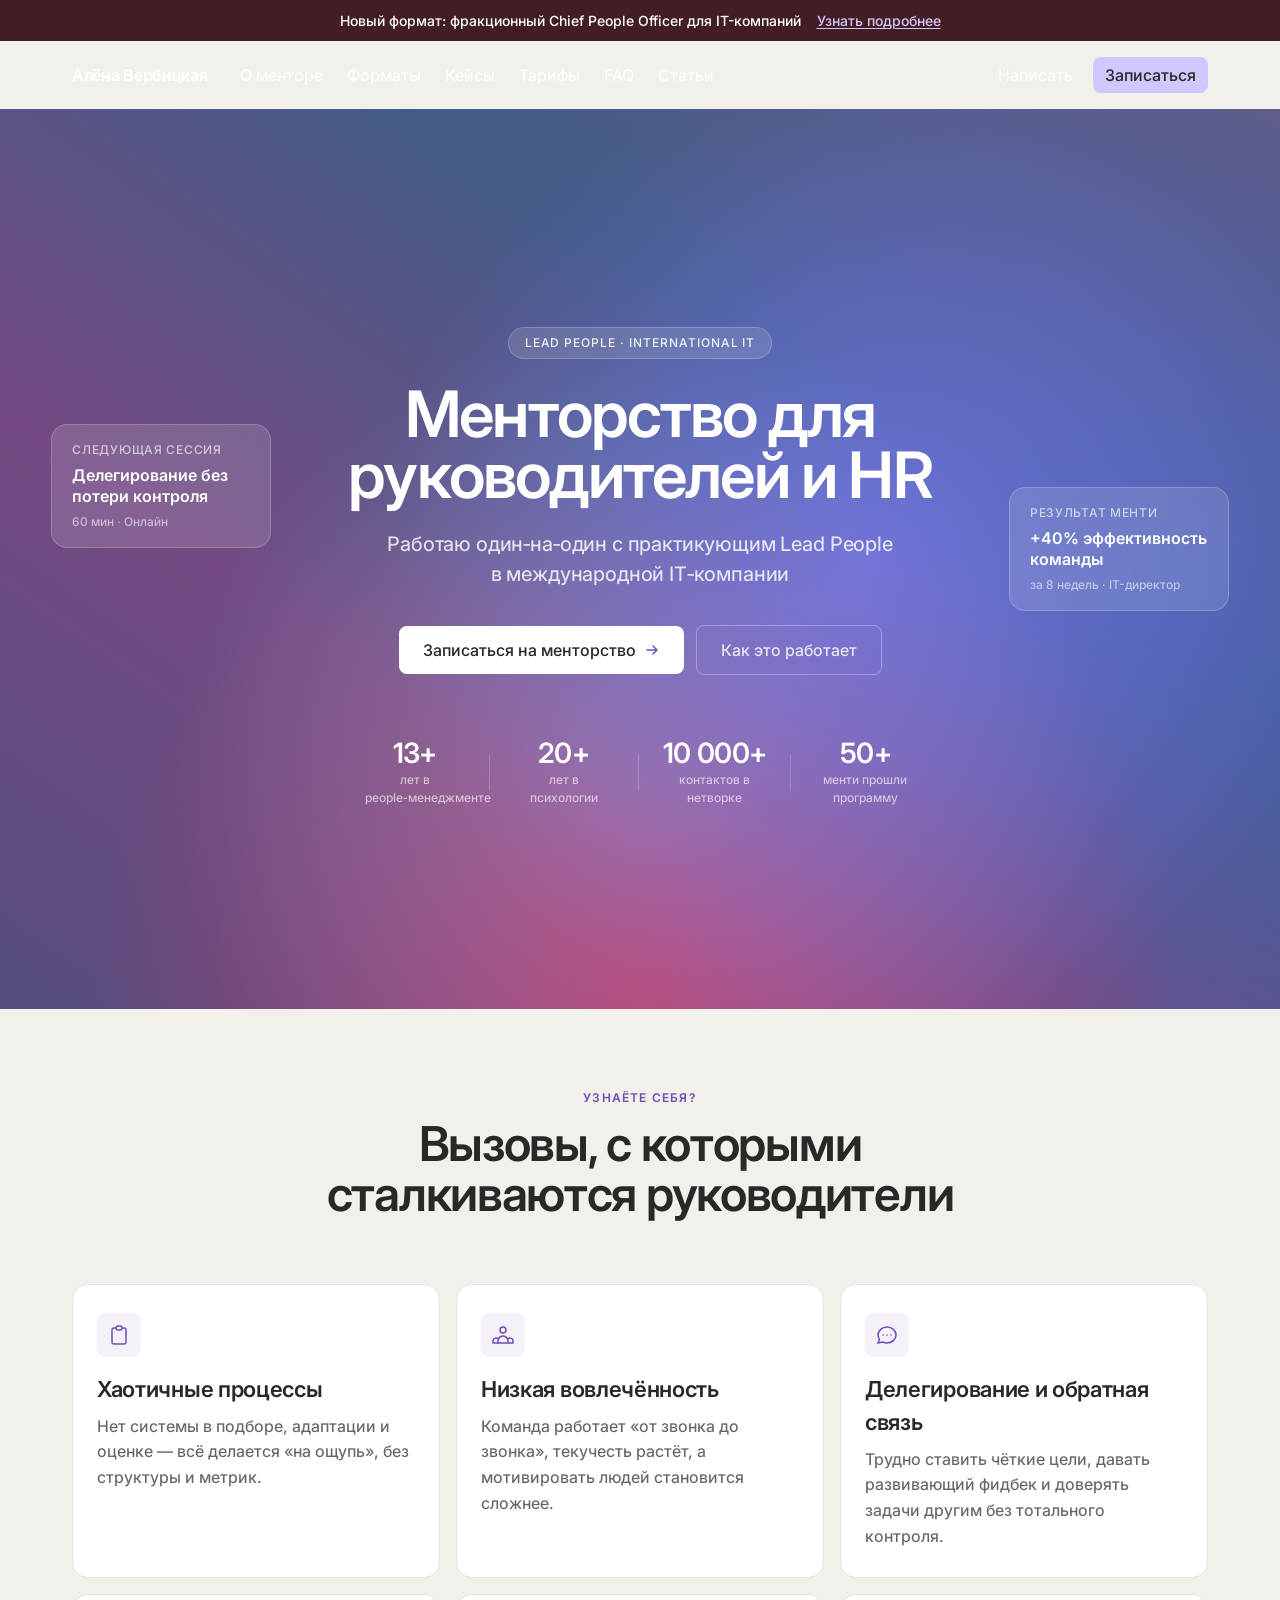
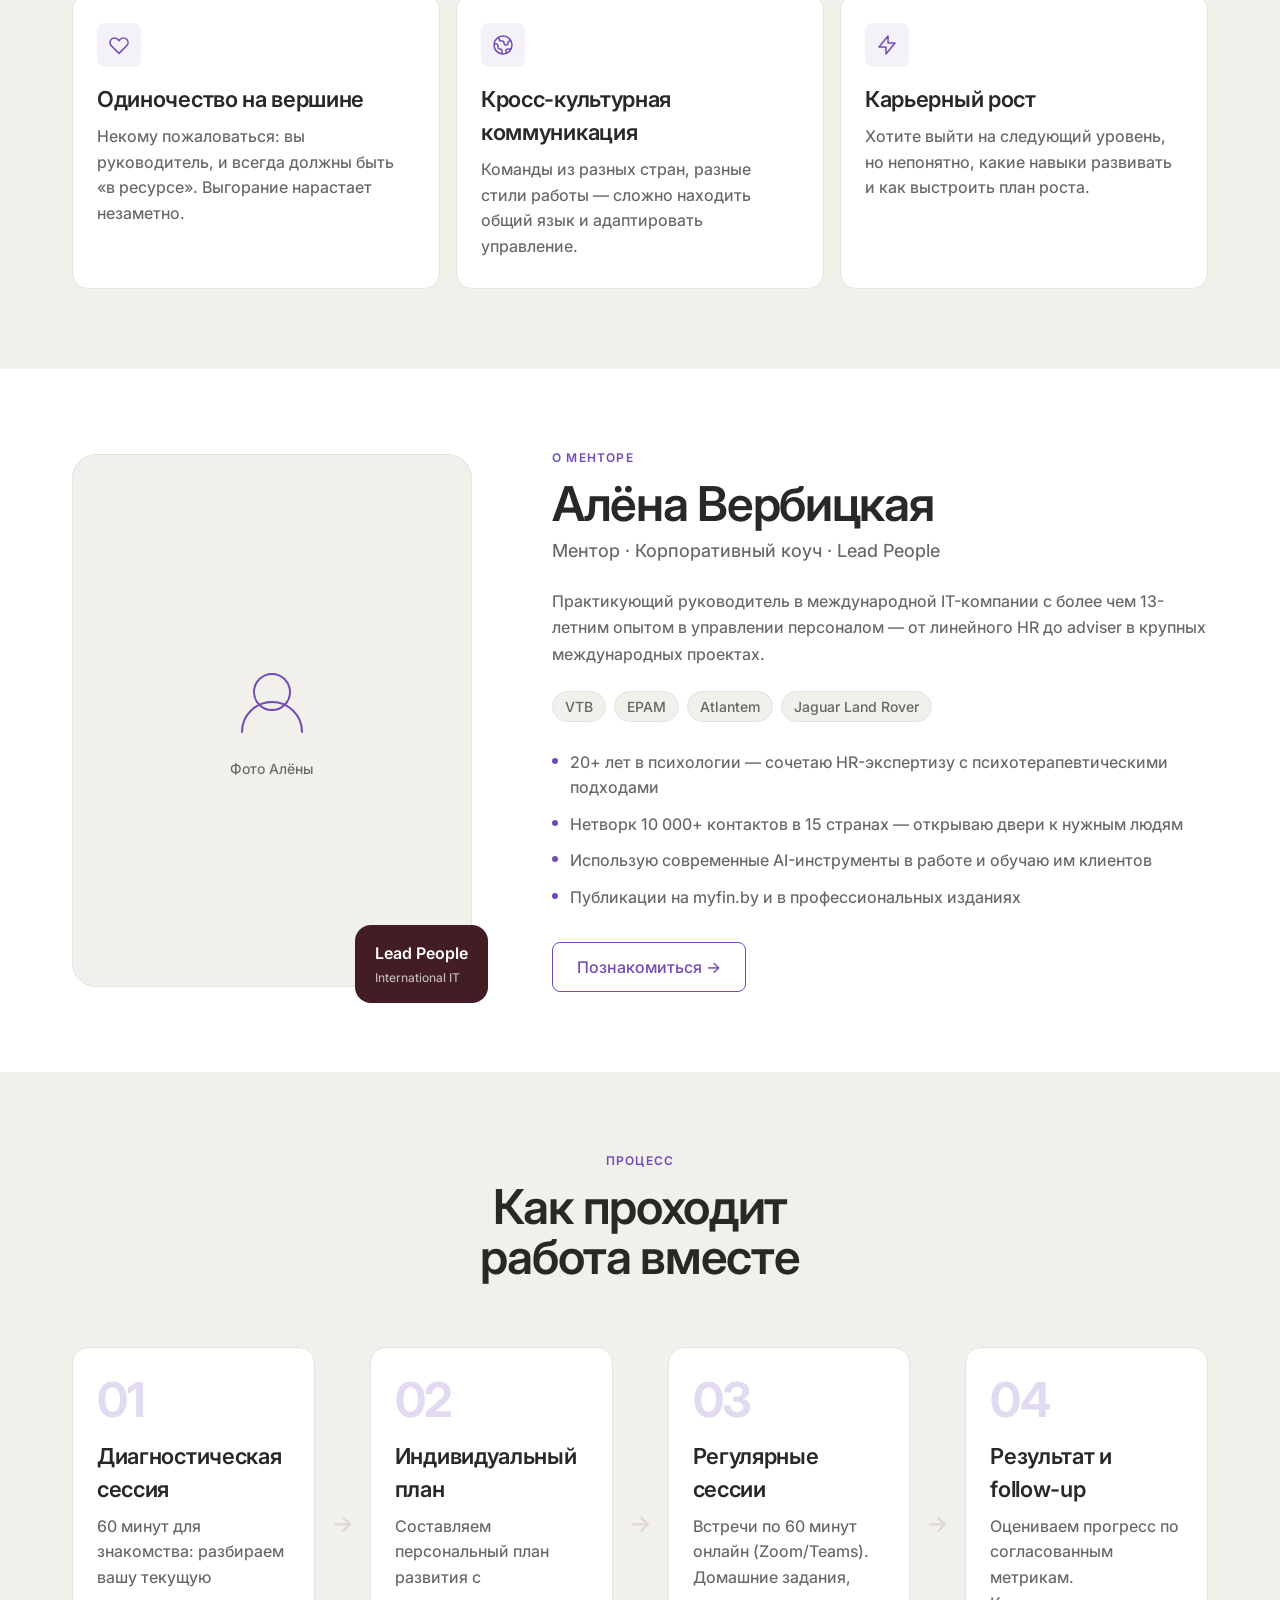
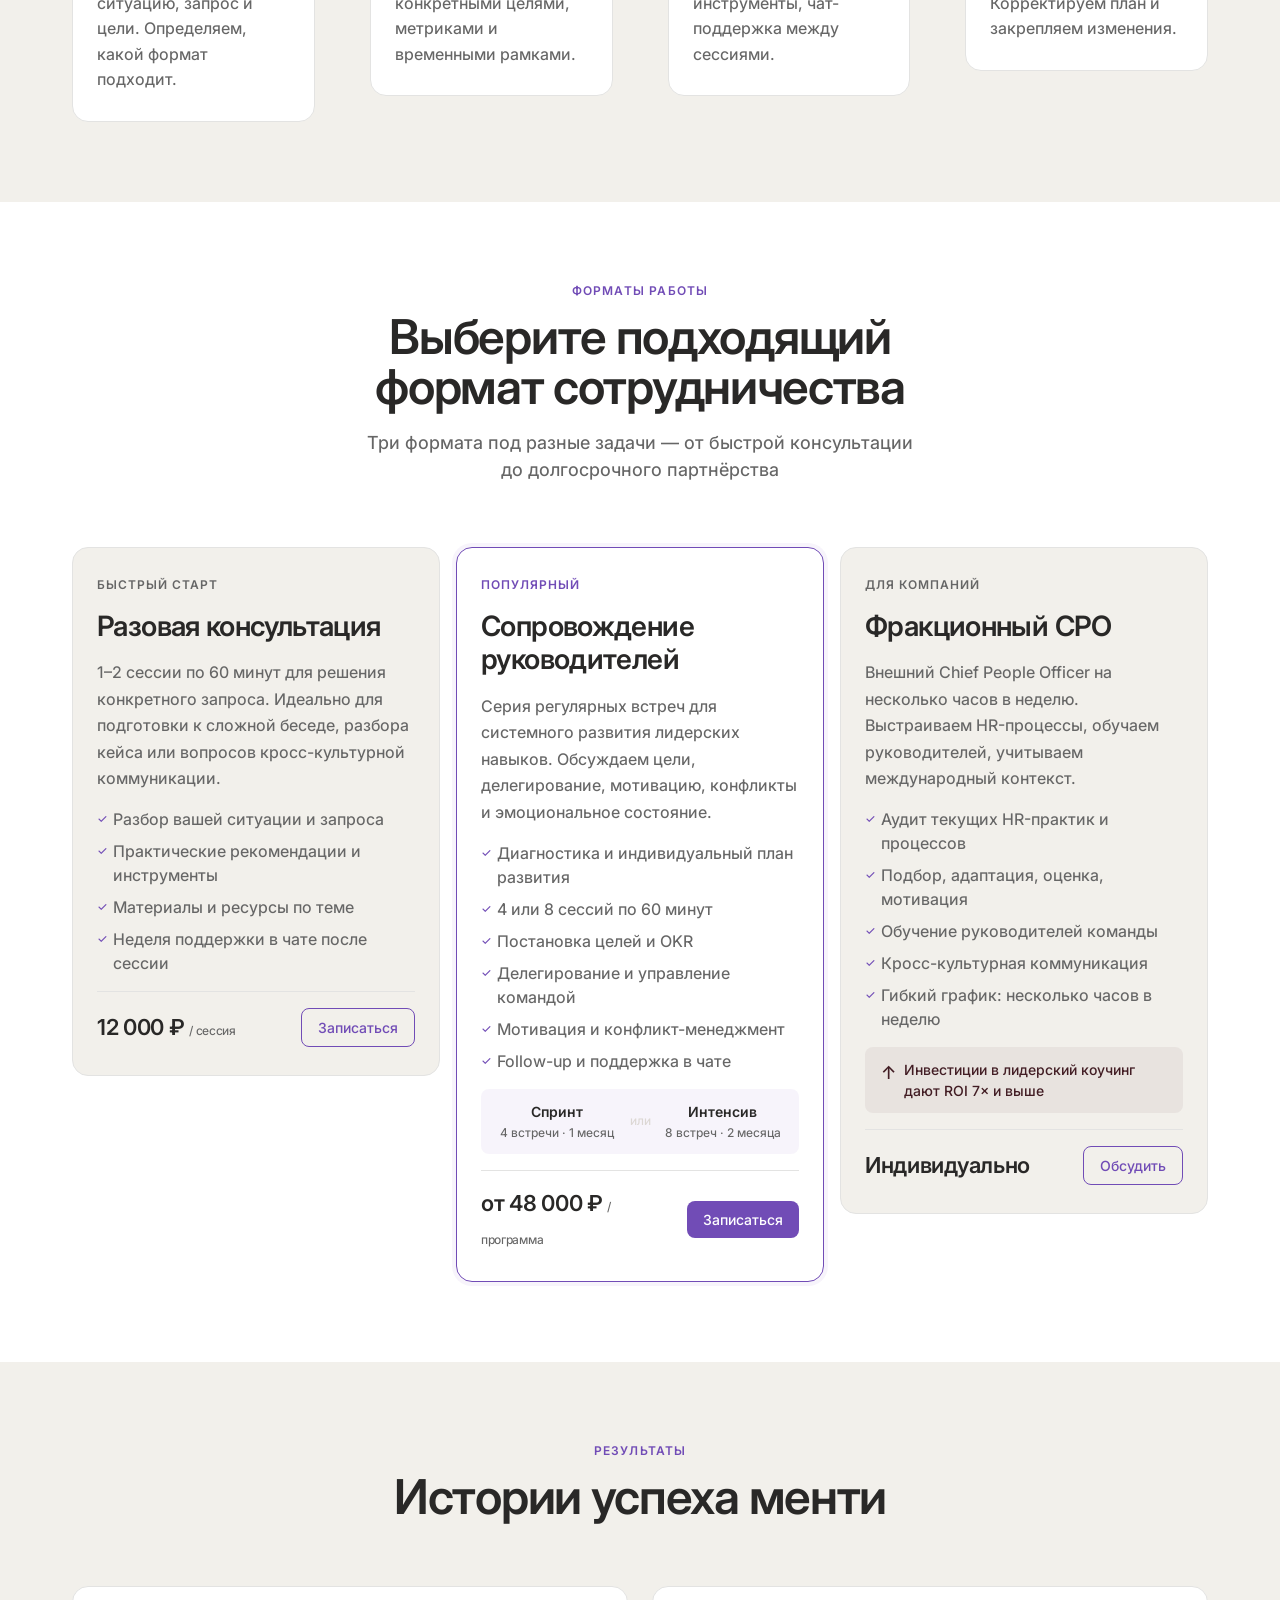
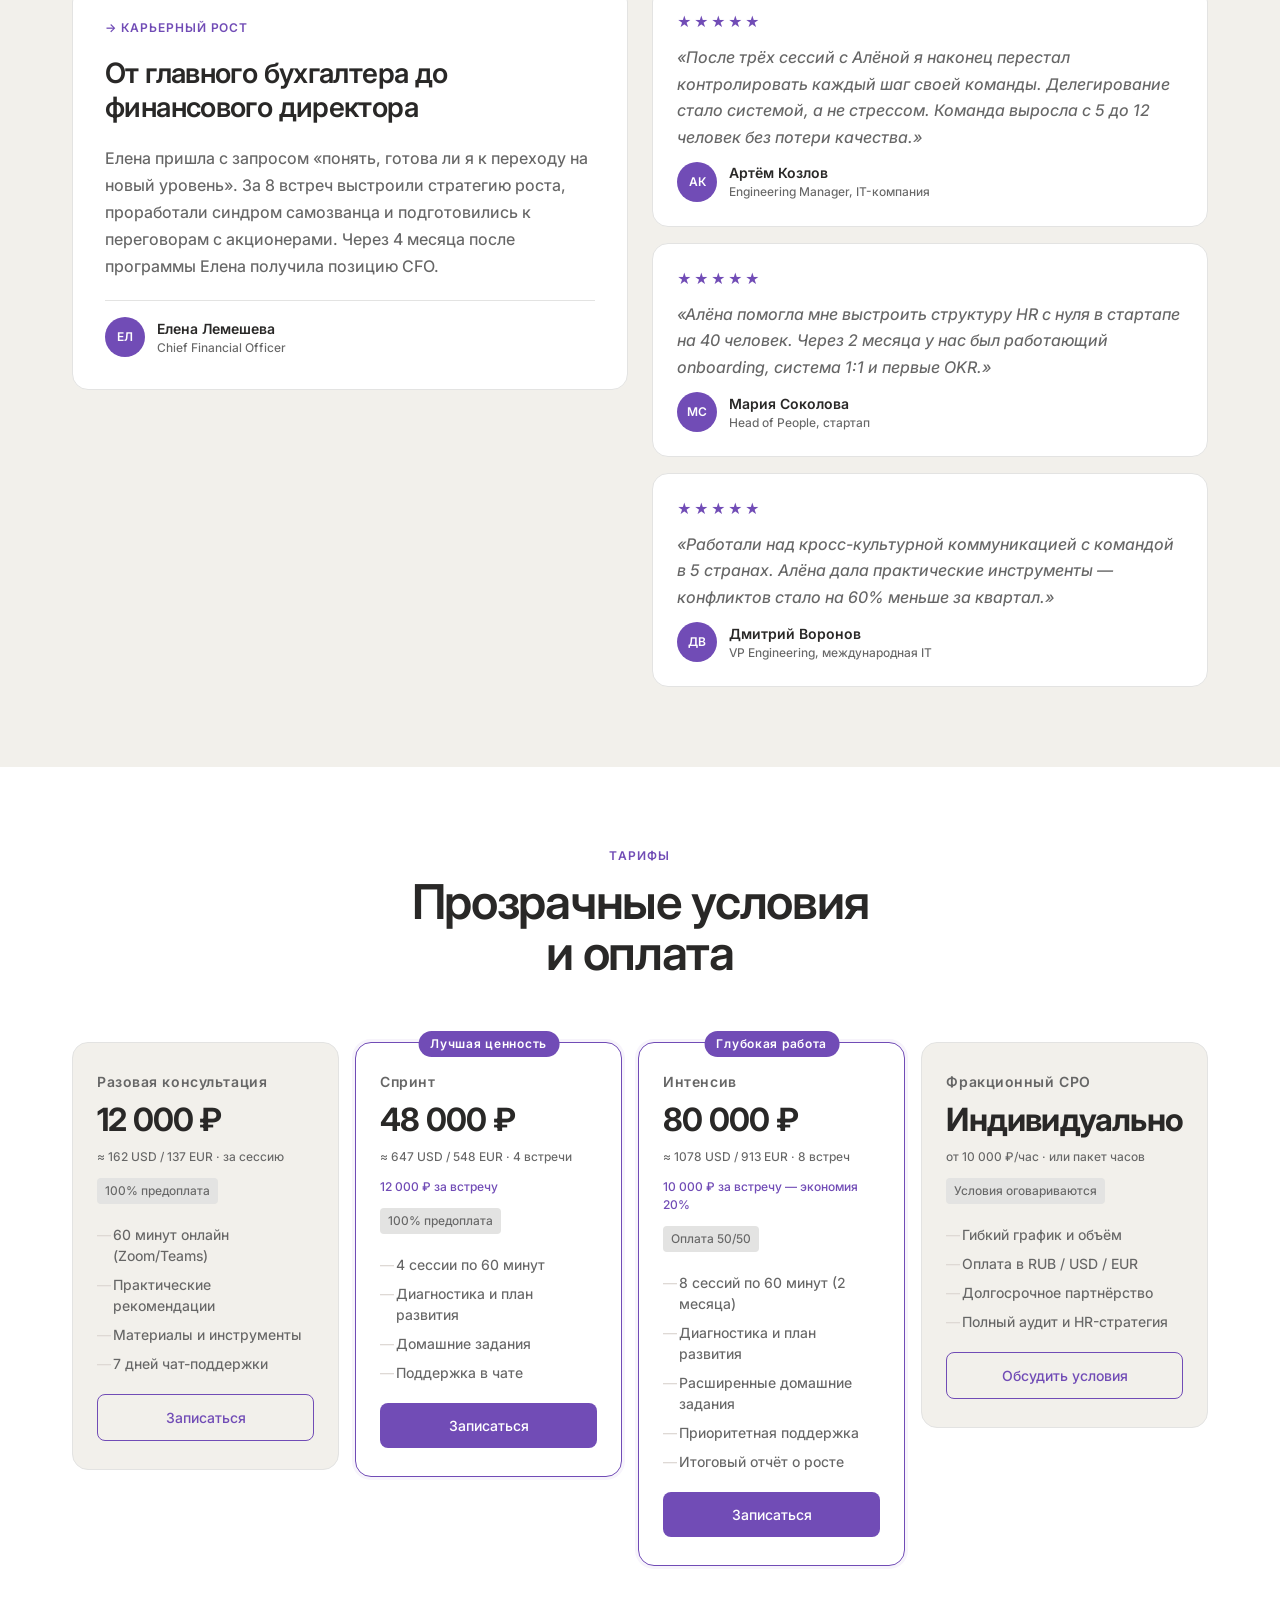
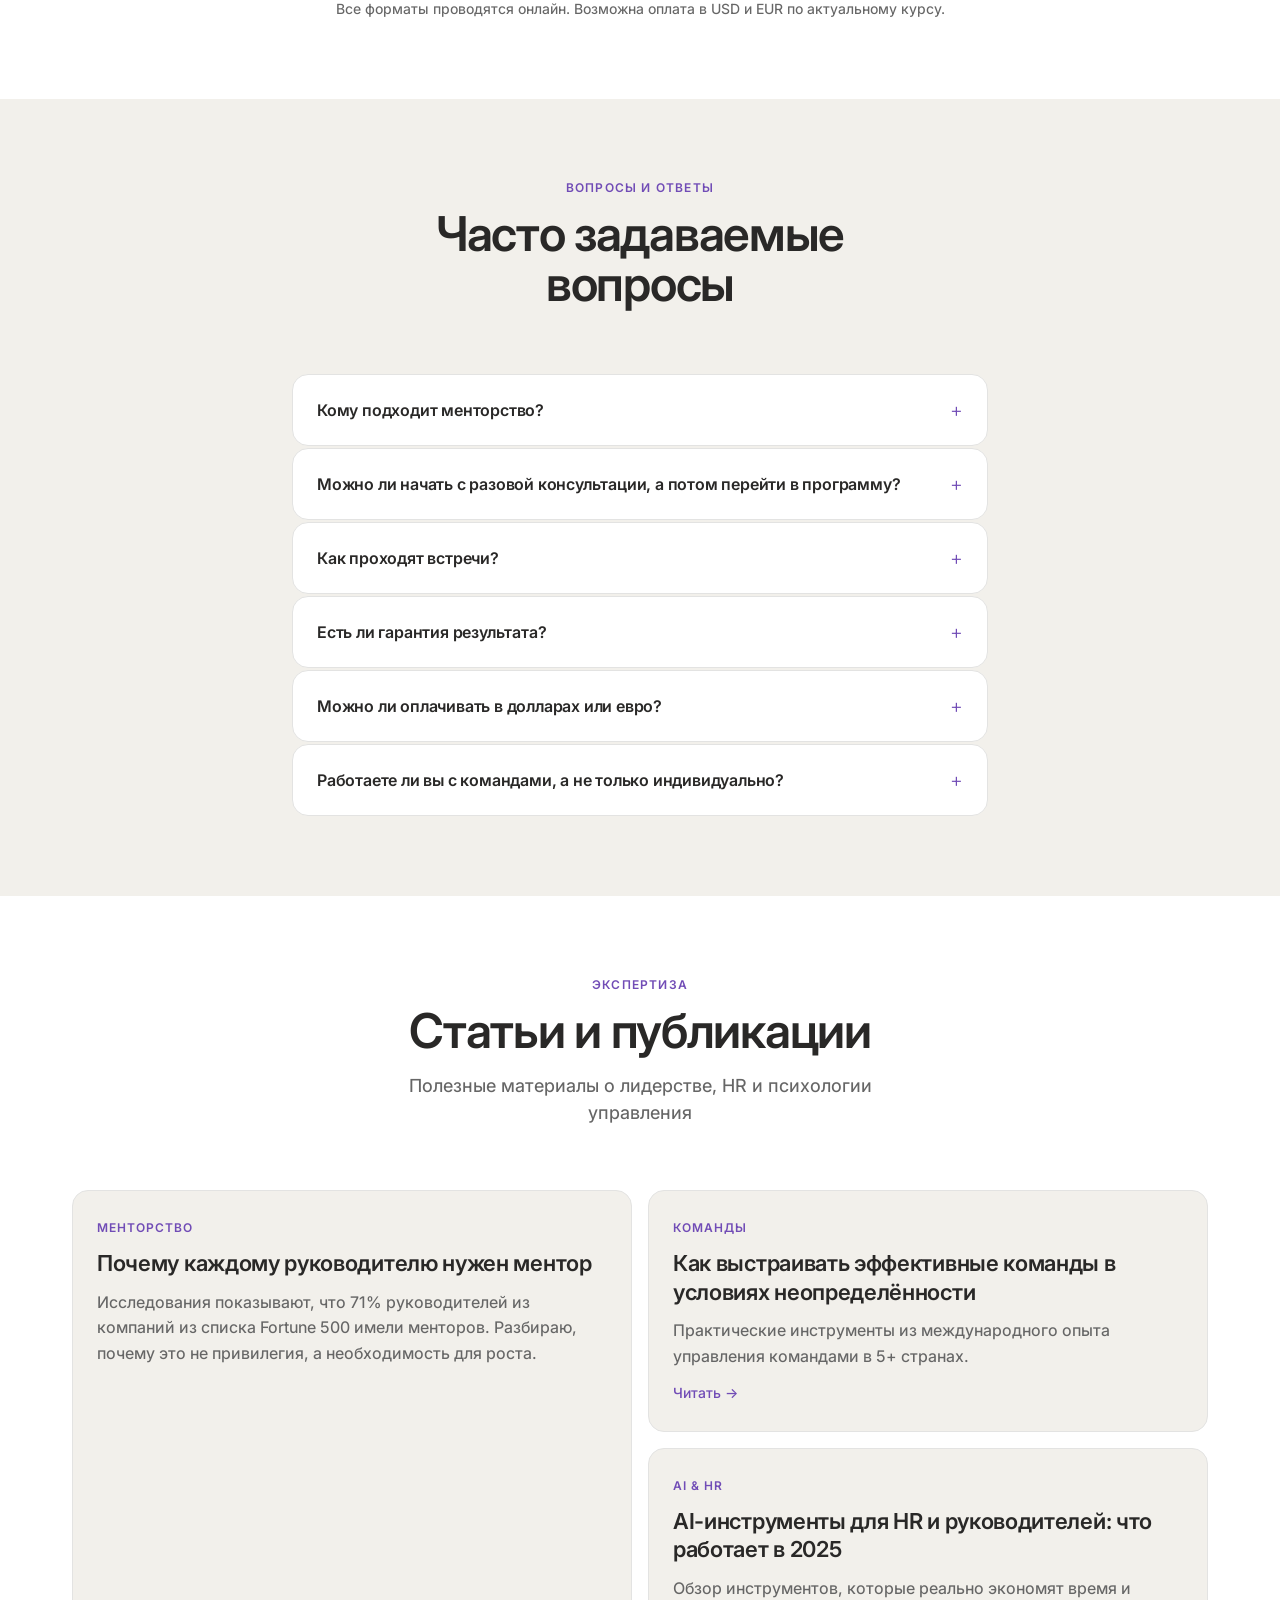
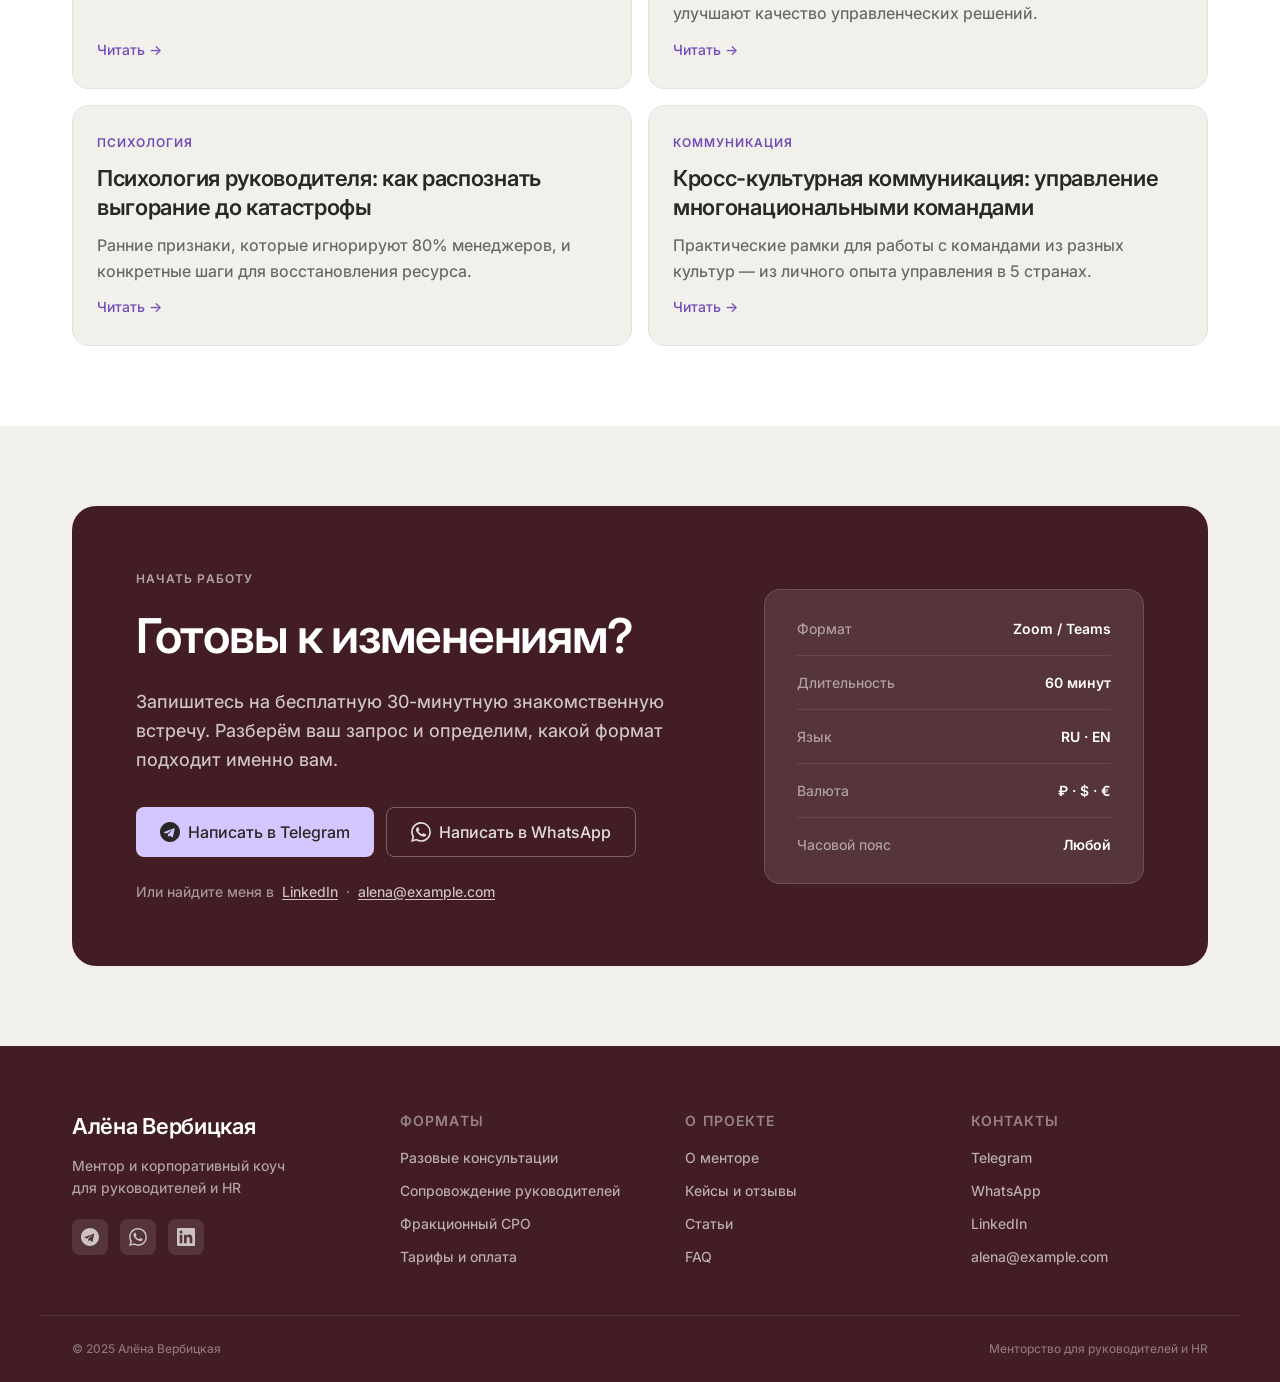
==== index.html @ c1c9ded5 "Add mentor website for Alena Verbitskaya Full single-page website with Superhuman-inspired design sy" ====
<!DOCTYPE html>
<html lang="ru">
<head>
  <meta charset="UTF-8" />
  <meta name="viewport" content="width=device-width, initial-scale=1.0" />
  <title>Алёна Вербицкая — Менторство для руководителей и HR</title>
  <link rel="preconnect" href="https://fonts.googleapis.com" />
  <link rel="preconnect" href="https://fonts.gstatic.com" crossorigin />
  <link href="https://fonts.googleapis.com/css2?family=Inter:wght@400;460;500;600;700&display=swap" rel="stylesheet" />
  <link rel="stylesheet" href="style.css" />
</head>
<body>

  <!-- Announcement Banner -->
  <div class="announcement-banner">
    <span>Новый формат: фракционный Chief People Officer для IT-компаний</span>
    <a href="#formats" class="announcement-link">Узнать подробнее</a>
  </div>

  <!-- Navigation -->
  <header class="nav" id="nav">
    <div class="nav-inner">
      <a href="#" class="nav-logo">Алёна Вербицкая</a>
      <nav class="nav-links">
        <a href="#about">О менторе</a>
        <a href="#formats">Форматы</a>
        <a href="#cases">Кейсы</a>
        <a href="#pricing">Тарифы</a>
        <a href="#faq">FAQ</a>
        <a href="#articles">Статьи</a>
      </nav>
      <div class="nav-actions">
        <a href="#contact" class="btn-ghost-small">Написать</a>
        <a href="#booking" class="btn-signup">Записаться</a>
      </div>
    </div>
  </header>

  <!-- Hero -->
  <section class="hero" id="hero">
    <div class="hero-gradient"></div>
    <div class="hero-content">
      <div class="hero-badge">Lead People · International IT</div>
      <h1 class="hero-title">Менторство для<br>руководителей и HR</h1>
      <p class="hero-subtitle">Работаю один‑на‑один с практикующим Lead People<br>в международной IT‑компании</p>
      <div class="hero-cta">
        <a href="#booking" class="btn-primary">
          Записаться на менторство
          <svg width="16" height="16" viewBox="0 0 16 16" fill="none"><path d="M3 8h10M9 4l4 4-4 4" stroke="currentColor" stroke-width="1.5" stroke-linecap="round" stroke-linejoin="round"/></svg>
        </a>
        <a href="#how" class="btn-ghost">Как это работает</a>
      </div>
      <div class="hero-stats">
        <div class="stat">
          <span class="stat-num">13+</span>
          <span class="stat-label">лет в people&#8209;менеджменте</span>
        </div>
        <div class="stat-divider"></div>
        <div class="stat">
          <span class="stat-num">20+</span>
          <span class="stat-label">лет в психологии</span>
        </div>
        <div class="stat-divider"></div>
        <div class="stat">
          <span class="stat-num">10 000+</span>
          <span class="stat-label">контактов в нетворке</span>
        </div>
        <div class="stat-divider"></div>
        <div class="stat">
          <span class="stat-num">50+</span>
          <span class="stat-label">менти прошли программу</span>
        </div>
      </div>
    </div>
    <!-- Floating glassmorphic panels -->
    <div class="hero-panel hero-panel-left">
      <div class="panel-label">Следующая сессия</div>
      <div class="panel-title">Делегирование без потери контроля</div>
      <div class="panel-meta">60 мин · Онлайн</div>
    </div>
    <div class="hero-panel hero-panel-right">
      <div class="panel-label">Результат менти</div>
      <div class="panel-title">+40% эффективность команды</div>
      <div class="panel-meta">за 8 недель · IT-директор</div>
    </div>
  </section>

  <!-- Pain Points -->
  <section class="section pains" id="pains">
    <div class="container">
      <div class="section-header">
        <p class="section-label">Узнаёте себя?</p>
        <h2 class="section-title">Вызовы, с которыми<br>сталкиваются руководители</h2>
      </div>
      <div class="pains-grid">
        <div class="pain-card">
          <div class="pain-icon">
            <svg width="24" height="24" viewBox="0 0 24 24" fill="none"><path d="M9 5H7a2 2 0 00-2 2v12a2 2 0 002 2h10a2 2 0 002-2V7a2 2 0 00-2-2h-2M9 5a2 2 0 002 2h2a2 2 0 002-2M9 5a2 2 0 012-2h2a2 2 0 012 2" stroke="currentColor" stroke-width="1.5" stroke-linecap="round"/></svg>
          </div>
          <h3>Хаотичные процессы</h3>
          <p>Нет системы в подборе, адаптации и оценке — всё делается «на ощупь», без структуры и метрик.</p>
        </div>
        <div class="pain-card">
          <div class="pain-icon">
            <svg width="24" height="24" viewBox="0 0 24 24" fill="none"><path d="M17 20h5v-2a3 3 0 00-5.356-1.857M17 20H7m10 0v-2c0-.656-.126-1.283-.356-1.857M7 20H2v-2a3 3 0 015.356-1.857M7 20v-2c0-.656.126-1.283.356-1.857m0 0a5.002 5.002 0 019.288 0M15 7a3 3 0 11-6 0 3 3 0 016 0z" stroke="currentColor" stroke-width="1.5" stroke-linecap="round"/></svg>
          </div>
          <h3>Низкая вовлечённость</h3>
          <p>Команда работает «от звонка до звонка», текучесть растёт, а мотивировать людей становится сложнее.</p>
        </div>
        <div class="pain-card">
          <div class="pain-icon">
            <svg width="24" height="24" viewBox="0 0 24 24" fill="none"><path d="M8 12h.01M12 12h.01M16 12h.01M21 12c0 4.418-4.03 8-9 8a9.863 9.863 0 01-4.255-.949L3 20l1.395-3.72C3.512 15.042 3 13.574 3 12c0-4.418 4.03-8 9-8s9 3.582 9 8z" stroke="currentColor" stroke-width="1.5" stroke-linecap="round"/></svg>
          </div>
          <h3>Делегирование и обратная связь</h3>
          <p>Трудно ставить чёткие цели, давать развивающий фидбек и доверять задачи другим без тотального контроля.</p>
        </div>
        <div class="pain-card">
          <div class="pain-icon">
            <svg width="24" height="24" viewBox="0 0 24 24" fill="none"><path d="M4.318 6.318a4.5 4.5 0 000 6.364L12 20.364l7.682-7.682a4.5 4.5 0 00-6.364-6.364L12 7.636l-1.318-1.318a4.5 4.5 0 00-6.364 0z" stroke="currentColor" stroke-width="1.5" stroke-linecap="round" stroke-linejoin="round"/></svg>
          </div>
          <h3>Одиночество на вершине</h3>
          <p>Некому пожаловаться: вы руководитель, и всегда должны быть «в ресурсе». Выгорание нарастает незаметно.</p>
        </div>
        <div class="pain-card">
          <div class="pain-icon">
            <svg width="24" height="24" viewBox="0 0 24 24" fill="none"><path d="M3.055 11H5a2 2 0 012 2v1a2 2 0 002 2 2 2 0 012 2v2.945M8 3.935V5.5A2.5 2.5 0 0010.5 8h.5a2 2 0 012 2 2 2 0 104 0 2 2 0 012-2h1.064M15 20.488V18a2 2 0 012-2h3.064M21 12a9 9 0 11-18 0 9 9 0 0118 0z" stroke="currentColor" stroke-width="1.5" stroke-linecap="round"/></svg>
          </div>
          <h3>Кросс-культурная коммуникация</h3>
          <p>Команды из разных стран, разные стили работы — сложно находить общий язык и адаптировать управление.</p>
        </div>
        <div class="pain-card">
          <div class="pain-icon">
            <svg width="24" height="24" viewBox="0 0 24 24" fill="none"><path d="M13 10V3L4 14h7v7l9-11h-7z" stroke="currentColor" stroke-width="1.5" stroke-linecap="round" stroke-linejoin="round"/></svg>
          </div>
          <h3>Карьерный рост</h3>
          <p>Хотите выйти на следующий уровень, но непонятно, какие навыки развивать и как выстроить план роста.</p>
        </div>
      </div>
    </div>
  </section>

  <!-- About -->
  <section class="section about" id="about">
    <div class="container about-grid">
      <div class="about-photo-wrap">
        <div class="about-photo-placeholder">
          <svg width="80" height="80" viewBox="0 0 80 80" fill="none"><circle cx="40" cy="30" r="18" stroke="#714cb6" stroke-width="2"/><path d="M10 70c0-16.569 13.431-30 30-30s30 13.431 30 30" stroke="#714cb6" stroke-width="2" stroke-linecap="round"/></svg>
          <span>Фото Алёны</span>
        </div>
        <div class="about-badge-floating">
          <span class="badge-label">Lead People</span>
          <span class="badge-sub">International IT</span>
        </div>
      </div>
      <div class="about-text">
        <p class="section-label">О менторе</p>
        <h2 class="section-title">Алёна Вербицкая</h2>
        <p class="about-role">Ментор · Корпоративный коуч · Lead People</p>
        <p class="about-desc">Практикующий руководитель в международной IT-компании с более чем 13-летним опытом в управлении персоналом — от линейного HR до adviser в крупных международных проектах.</p>
        <div class="about-companies">
          <span>VTB</span>
          <span>EPAM</span>
          <span>Atlantem</span>
          <span>Jaguar Land Rover</span>
        </div>
        <div class="about-features">
          <div class="about-feature">
            <div class="feature-dot"></div>
            <p>20+ лет в психологии — сочетаю HR-экспертизу с психотерапевтическими подходами</p>
          </div>
          <div class="about-feature">
            <div class="feature-dot"></div>
            <p>Нетворк 10 000+ контактов в 15 странах — открываю двери к нужным людям</p>
          </div>
          <div class="about-feature">
            <div class="feature-dot"></div>
            <p>Использую современные AI-инструменты в работе и обучаю им клиентов</p>
          </div>
          <div class="about-feature">
            <div class="feature-dot"></div>
            <p>Публикации на myfin.by и в профессиональных изданиях</p>
          </div>
        </div>
        <a href="#booking" class="btn-iris">Познакомиться →</a>
      </div>
    </div>
  </section>

  <!-- How it works -->
  <section class="section how" id="how">
    <div class="container">
      <div class="section-header">
        <p class="section-label">Процесс</p>
        <h2 class="section-title">Как проходит<br>работа вместе</h2>
      </div>
      <div class="how-steps">
        <div class="how-step">
          <div class="step-num">01</div>
          <h3>Диагностическая сессия</h3>
          <p>60 минут для знакомства: разбираем вашу текущую ситуацию, запрос и цели. Определяем, какой формат подходит.</p>
        </div>
        <div class="how-arrow">→</div>
        <div class="how-step">
          <div class="step-num">02</div>
          <h3>Индивидуальный план</h3>
          <p>Составляем персональный план развития с конкретными целями, метриками и временными рамками.</p>
        </div>
        <div class="how-arrow">→</div>
        <div class="how-step">
          <div class="step-num">03</div>
          <h3>Регулярные сессии</h3>
          <p>Встречи по 60 минут онлайн (Zoom/Teams). Домашние задания, инструменты, чат-поддержка между сессиями.</p>
        </div>
        <div class="how-arrow">→</div>
        <div class="how-step">
          <div class="step-num">04</div>
          <h3>Результат и follow-up</h3>
          <p>Оцениваем прогресс по согласованным метрикам. Корректируем план и закрепляем изменения.</p>
        </div>
      </div>
    </div>
  </section>

  <!-- Formats -->
  <section class="section formats" id="formats">
    <div class="container">
      <div class="section-header">
        <p class="section-label">Форматы работы</p>
        <h2 class="section-title">Выберите подходящий<br>формат сотрудничества</h2>
        <p class="section-desc">Три формата под разные задачи — от быстрой консультации до долгосрочного партнёрства</p>
      </div>
      <div class="formats-grid">

        <div class="format-card">
          <div class="format-tag">Быстрый старт</div>
          <h3 class="format-title">Разовая консультация</h3>
          <p class="format-desc">1–2 сессии по 60 минут для решения конкретного запроса. Идеально для подготовки к сложной беседе, разбора кейса или вопросов кросс-культурной коммуникации.</p>
          <ul class="format-list">
            <li>Разбор вашей ситуации и запроса</li>
            <li>Практические рекомендации и инструменты</li>
            <li>Материалы и ресурсы по теме</li>
            <li>Неделя поддержки в чате после сессии</li>
          </ul>
          <div class="format-footer">
            <div class="format-price">12 000 ₽ <span>/ сессия</span></div>
            <a href="#booking" class="btn-iris-sm">Записаться</a>
          </div>
        </div>

        <div class="format-card format-card-featured">
          <div class="format-tag format-tag-featured">Популярный</div>
          <h3 class="format-title">Сопровождение руководителей</h3>
          <p class="format-desc">Серия регулярных встреч для системного развития лидерских навыков. Обсуждаем цели, делегирование, мотивацию, конфликты и эмоциональное состояние.</p>
          <ul class="format-list">
            <li>Диагностика и индивидуальный план развития</li>
            <li>4 или 8 сессий по 60 минут</li>
            <li>Постановка целей и OKR</li>
            <li>Делегирование и управление командой</li>
            <li>Мотивация и конфликт-менеджмент</li>
            <li>Follow-up и поддержка в чате</li>
          </ul>
          <div class="format-plans">
            <div class="plan">
              <span class="plan-name">Спринт</span>
              <span class="plan-meta">4 встречи · 1 месяц</span>
            </div>
            <div class="plan-divider">или</div>
            <div class="plan">
              <span class="plan-name">Интенсив</span>
              <span class="plan-meta">8 встреч · 2 месяца</span>
            </div>
          </div>
          <div class="format-footer">
            <div class="format-price">от 48 000 ₽ <span>/ программа</span></div>
            <a href="#booking" class="btn-primary-sm">Записаться</a>
          </div>
        </div>

        <div class="format-card">
          <div class="format-tag">Для компаний</div>
          <h3 class="format-title">Фракционный CPO</h3>
          <p class="format-desc">Внешний Chief People Officer на несколько часов в неделю. Выстраиваем HR-процессы, обучаем руководителей, учитываем международный контекст.</p>
          <ul class="format-list">
            <li>Аудит текущих HR-практик и процессов</li>
            <li>Подбор, адаптация, оценка, мотивация</li>
            <li>Обучение руководителей команды</li>
            <li>Кросс-культурная коммуникация</li>
            <li>Гибкий график: несколько часов в неделю</li>
          </ul>
          <div class="format-roi">
            <span class="roi-icon">↑</span>
            <span>Инвестиции в лидерский коучинг дают ROI 7× и выше</span>
          </div>
          <div class="format-footer">
            <div class="format-price">Индивидуально</div>
            <a href="#contact" class="btn-iris-sm">Обсудить</a>
          </div>
        </div>

      </div>
    </div>
  </section>

  <!-- Cases & Testimonials -->
  <section class="section cases" id="cases">
    <div class="container">
      <div class="section-header">
        <p class="section-label">Результаты</p>
        <h2 class="section-title">Истории успеха менти</h2>
      </div>
      <div class="cases-grid">
        <div class="case-card case-card-large">
          <div class="case-result">→ Карьерный рост</div>
          <h3 class="case-title">От главного бухгалтера до финансового директора</h3>
          <p class="case-desc">Елена пришла с запросом «понять, готова ли я к переходу на новый уровень». За 8 встреч выстроили стратегию роста, проработали синдром самозванца и подготовились к переговорам с акционерами. Через 4 месяца после программы Елена получила позицию CFO.</p>
          <div class="case-person">
            <div class="case-avatar">ЕЛ</div>
            <div>
              <div class="case-name">Елена Лемешева</div>
              <div class="case-role">Chief Financial Officer</div>
            </div>
          </div>
        </div>
        <div class="testimonials-col">
          <div class="testimonial-card">
            <div class="testimonial-stars">★★★★★</div>
            <p class="testimonial-text">«После трёх сессий с Алёной я наконец перестал контролировать каждый шаг своей команды. Делегирование стало системой, а не стрессом. Команда выросла с 5 до 12 человек без потери качества.»</p>
            <div class="testimonial-author">
              <div class="case-avatar">АК</div>
              <div>
                <div class="case-name">Артём Козлов</div>
                <div class="case-role">Engineering Manager, IT-компания</div>
              </div>
            </div>
          </div>
          <div class="testimonial-card">
            <div class="testimonial-stars">★★★★★</div>
            <p class="testimonial-text">«Алёна помогла мне выстроить структуру HR с нуля в стартапе на 40 человек. Через 2 месяца у нас был работающий onboarding, система 1:1 и первые OKR.»</p>
            <div class="testimonial-author">
              <div class="case-avatar">МС</div>
              <div>
                <div class="case-name">Мария Соколова</div>
                <div class="case-role">Head of People, стартап</div>
              </div>
            </div>
          </div>
          <div class="testimonial-card">
            <div class="testimonial-stars">★★★★★</div>
            <p class="testimonial-text">«Работали над кросс-культурной коммуникацией с командой в 5 странах. Алёна дала практические инструменты — конфликтов стало на 60% меньше за квартал.»</p>
            <div class="testimonial-author">
              <div class="case-avatar">ДВ</div>
              <div>
                <div class="case-name">Дмитрий Воронов</div>
                <div class="case-role">VP Engineering, международная IT</div>
              </div>
            </div>
          </div>
        </div>
      </div>
    </div>
  </section>

  <!-- Pricing -->
  <section class="section pricing" id="pricing">
    <div class="container">
      <div class="section-header">
        <p class="section-label">Тарифы</p>
        <h2 class="section-title">Прозрачные условия<br>и оплата</h2>
      </div>
      <div class="pricing-grid">
        <div class="pricing-card">
          <div class="pricing-label">Разовая консультация</div>
          <div class="pricing-price">12 000 ₽</div>
          <div class="pricing-sub">≈ 162 USD / 137 EUR · за сессию</div>
          <div class="pricing-note">100% предоплата</div>
          <ul class="pricing-includes">
            <li>60 минут онлайн (Zoom/Teams)</li>
            <li>Практические рекомендации</li>
            <li>Материалы и инструменты</li>
            <li>7 дней чат-поддержки</li>
          </ul>
          <a href="#booking" class="btn-ghost-full">Записаться</a>
        </div>

        <div class="pricing-card pricing-card-featured">
          <div class="pricing-badge">Лучшая ценность</div>
          <div class="pricing-label">Спринт</div>
          <div class="pricing-price">48 000 ₽</div>
          <div class="pricing-sub">≈ 647 USD / 548 EUR · 4 встречи</div>
          <div class="pricing-per">12 000 ₽ за встречу</div>
          <div class="pricing-note">100% предоплата</div>
          <ul class="pricing-includes">
            <li>4 сессии по 60 минут</li>
            <li>Диагностика и план развития</li>
            <li>Домашние задания</li>
            <li>Поддержка в чате</li>
          </ul>
          <a href="#booking" class="btn-primary-full">Записаться</a>
        </div>

        <div class="pricing-card pricing-card-featured">
          <div class="pricing-badge">Глубокая работа</div>
          <div class="pricing-label">Интенсив</div>
          <div class="pricing-price">80 000 ₽</div>
          <div class="pricing-sub">≈ 1078 USD / 913 EUR · 8 встреч</div>
          <div class="pricing-per">10 000 ₽ за встречу — экономия 20%</div>
          <div class="pricing-note">Оплата 50/50</div>
          <ul class="pricing-includes">
            <li>8 сессий по 60 минут (2 месяца)</li>
            <li>Диагностика и план развития</li>
            <li>Расширенные домашние задания</li>
            <li>Приоритетная поддержка</li>
            <li>Итоговый отчёт о росте</li>
          </ul>
          <a href="#booking" class="btn-primary-full">Записаться</a>
        </div>

        <div class="pricing-card">
          <div class="pricing-label">Фракционный CPO</div>
          <div class="pricing-price">Индивидуально</div>
          <div class="pricing-sub">от 10 000 ₽/час · или пакет часов</div>
          <div class="pricing-note">Условия оговариваются</div>
          <ul class="pricing-includes">
            <li>Гибкий график и объём</li>
            <li>Оплата в RUB / USD / EUR</li>
            <li>Долгосрочное партнёрство</li>
            <li>Полный аудит и HR-стратегия</li>
          </ul>
          <a href="#contact" class="btn-ghost-full">Обсудить условия</a>
        </div>
      </div>
      <p class="pricing-note-global">Все форматы проводятся онлайн. Возможна оплата в USD и EUR по актуальному курсу.</p>
    </div>
  </section>

  <!-- FAQ -->
  <section class="section faq" id="faq">
    <div class="container faq-container">
      <div class="section-header">
        <p class="section-label">Вопросы и ответы</p>
        <h2 class="section-title">Часто задаваемые<br>вопросы</h2>
      </div>
      <div class="faq-list">
        <details class="faq-item">
          <summary class="faq-question">Кому подходит менторство?</summary>
          <p class="faq-answer">Руководителям всех уровней, HR-специалистам и всем, кто хочет развиваться в people-менеджменте. Формат подходит как опытным лидерам, так и тем, кто только переходит на управленческую позицию.</p>
        </details>
        <details class="faq-item">
          <summary class="faq-question">Можно ли начать с разовой консультации, а потом перейти в программу?</summary>
          <p class="faq-answer">Да, именно так рекомендую начинать. Разовая консультация — это возможность познакомиться, проверить совместимость и понять, нужна ли вам системная работа.</p>
        </details>
        <details class="faq-item">
          <summary class="faq-question">Как проходят встречи?</summary>
          <p class="faq-answer">Онлайн через Zoom или Microsoft Teams. Каждая сессия длится 60 минут. После встречи вы получаете краткий итог, домашнее задание и материалы. Между сессиями доступна поддержка в мессенджере.</p>
        </details>
        <details class="faq-item">
          <summary class="faq-question">Есть ли гарантия результата?</summary>
          <p class="faq-answer">Менторство — совместная работа. Я обеспечиваю структуру, инструменты, обратную связь и поддержку. Результат зависит от вашей готовности работать и внедрять изменения между сессиями. 100% клиентов, прошедших полную программу, отмечают видимый прогресс.</p>
        </details>
        <details class="faq-item">
          <summary class="faq-question">Можно ли оплачивать в долларах или евро?</summary>
          <p class="faq-answer">Да, принимаю оплату в RUB, USD и EUR по актуальному курсу на дату оплаты. Для международных клиентов выставляю счёт в удобной валюте.</p>
        </details>
        <details class="faq-item">
          <summary class="faq-question">Работаете ли вы с командами, а не только индивидуально?</summary>
          <p class="faq-answer">В формате фракционного CPO работаю с компаниями системно: провожу командные сессии, обучаю руководителей, выстраиваю HR-процессы. Для группового обучения условия обсуждаются индивидуально.</p>
        </details>
      </div>
    </div>
  </section>

  <!-- Articles -->
  <section class="section articles" id="articles">
    <div class="container">
      <div class="section-header">
        <p class="section-label">Экспертиза</p>
        <h2 class="section-title">Статьи и публикации</h2>
        <p class="section-desc">Полезные материалы о лидерстве, HR и психологии управления</p>
      </div>
      <div class="articles-grid">
        <article class="article-card article-card-large">
          <div class="article-tag">Менторство</div>
          <h3>Почему каждому руководителю нужен ментор</h3>
          <p>Исследования показывают, что 71% руководителей из компаний из списка Fortune 500 имели менторов. Разбираю, почему это не привилегия, а необходимость для роста.</p>
          <a href="#" class="article-link">Читать →</a>
        </article>
        <article class="article-card">
          <div class="article-tag">Команды</div>
          <h3>Как выстраивать эффективные команды в условиях неопределённости</h3>
          <p>Практические инструменты из международного опыта управления командами в 5+ странах.</p>
          <a href="#" class="article-link">Читать →</a>
        </article>
        <article class="article-card">
          <div class="article-tag">AI & HR</div>
          <h3>AI-инструменты для HR и руководителей: что работает в 2025</h3>
          <p>Обзор инструментов, которые реально экономят время и улучшают качество управленческих решений.</p>
          <a href="#" class="article-link">Читать →</a>
        </article>
        <article class="article-card">
          <div class="article-tag">Психология</div>
          <h3>Психология руководителя: как распознать выгорание до катастрофы</h3>
          <p>Ранние признаки, которые игнорируют 80% менеджеров, и конкретные шаги для восстановления ресурса.</p>
          <a href="#" class="article-link">Читать →</a>
        </article>
        <article class="article-card">
          <div class="article-tag">Коммуникация</div>
          <h3>Кросс-культурная коммуникация: управление многонациональными командами</h3>
          <p>Практические рамки для работы с командами из разных культур — из личного опыта управления в 5 странах.</p>
          <a href="#" class="article-link">Читать →</a>
        </article>
      </div>
    </div>
  </section>

  <!-- Booking CTA -->
  <section class="section booking" id="booking">
    <div class="container">
      <div class="booking-card">
        <div class="booking-text">
          <p class="section-label" style="color: rgba(255,255,255,0.6)">Начать работу</p>
          <h2 class="booking-title">Готовы к изменениям?</h2>
          <p class="booking-desc">Запишитесь на бесплатную 30-минутную знакомственную встречу. Разберём ваш запрос и определим, какой формат подходит именно вам.</p>
          <div class="booking-actions">
            <a href="https://t.me/alenaviar" class="btn-booking-primary" target="_blank" rel="noopener">
              <svg width="20" height="20" viewBox="0 0 24 24" fill="currentColor"><path d="M12 0C5.373 0 0 5.373 0 12s5.373 12 12 12 12-5.373 12-12S18.627 0 12 0zm5.562 8.248l-2.018 9.506c-.145.658-.537.818-1.084.508l-3-2.21-1.447 1.394c-.16.16-.295.295-.605.295l.213-3.053 5.56-5.023c.242-.213-.054-.333-.373-.12l-6.871 4.326-2.962-.924c-.643-.204-.657-.643.136-.953l11.57-4.461c.537-.194 1.006.131.881.715z"/></svg>
              Написать в Telegram
            </a>
            <a href="https://wa.me/message" class="btn-booking-secondary" target="_blank" rel="noopener">
              <svg width="20" height="20" viewBox="0 0 24 24" fill="currentColor"><path d="M17.472 14.382c-.297-.149-1.758-.867-2.03-.967-.273-.099-.471-.148-.67.15-.197.297-.767.966-.94 1.164-.173.199-.347.223-.644.075-.297-.15-1.255-.463-2.39-1.475-.883-.788-1.48-1.761-1.653-2.059-.173-.297-.018-.458.13-.606.134-.133.298-.347.446-.52.149-.174.198-.298.298-.497.099-.198.05-.371-.025-.52-.075-.149-.669-1.612-.916-2.207-.242-.579-.487-.5-.669-.51-.173-.008-.371-.01-.57-.01-.198 0-.52.074-.792.372-.272.297-1.04 1.016-1.04 2.479 0 1.462 1.065 2.875 1.213 3.074.149.198 2.096 3.2 5.077 4.487.709.306 1.262.489 1.694.625.712.227 1.36.195 1.871.118.571-.085 1.758-.719 2.006-1.413.248-.694.248-1.289.173-1.413-.074-.124-.272-.198-.57-.347m-5.421 7.403h-.004a9.87 9.87 0 01-5.031-1.378l-.361-.214-3.741.982.998-3.648-.235-.374a9.86 9.86 0 01-1.51-5.26c.001-5.45 4.436-9.884 9.888-9.884 2.64 0 5.122 1.03 6.988 2.898a9.825 9.825 0 012.893 6.994c-.003 5.45-4.437 9.884-9.885 9.884m8.413-18.297A11.815 11.815 0 0012.05 0C5.495 0 .16 5.335.157 11.892c0 2.096.547 4.142 1.588 5.945L.057 24l6.305-1.654a11.882 11.882 0 005.683 1.448h.005c6.554 0 11.89-5.335 11.893-11.893a11.821 11.821 0 00-3.48-8.413z"/></svg>
              Написать в WhatsApp
            </a>
          </div>
          <div class="booking-contact" id="contact">
            <span>Или найдите меня в</span>
            <a href="https://linkedin.com" target="_blank" rel="noopener">LinkedIn</a>
            <span>·</span>
            <a href="mailto:alena@example.com">alena@example.com</a>
          </div>
        </div>
        <div class="booking-visual">
          <div class="booking-panel">
            <div class="booking-panel-row">
              <span class="bp-label">Формат</span>
              <span class="bp-value">Zoom / Teams</span>
            </div>
            <div class="booking-panel-row">
              <span class="bp-label">Длительность</span>
              <span class="bp-value">60 минут</span>
            </div>
            <div class="booking-panel-row">
              <span class="bp-label">Язык</span>
              <span class="bp-value">RU · EN</span>
            </div>
            <div class="booking-panel-row">
              <span class="bp-label">Валюта</span>
              <span class="bp-value">₽ · $ · €</span>
            </div>
            <div class="booking-panel-row">
              <span class="bp-label">Часовой пояс</span>
              <span class="bp-value">Любой</span>
            </div>
          </div>
        </div>
      </div>
    </div>
  </section>

  <!-- Footer -->
  <footer class="footer">
    <div class="footer-inner">
      <div class="footer-brand">
        <div class="footer-logo">Алёна Вербицкая</div>
        <p class="footer-tagline">Ментор и корпоративный коуч<br>для руководителей и HR</p>
        <div class="footer-socials">
          <a href="https://t.me/alenaviar" target="_blank" rel="noopener" aria-label="Telegram">
            <svg width="18" height="18" viewBox="0 0 24 24" fill="currentColor"><path d="M12 0C5.373 0 0 5.373 0 12s5.373 12 12 12 12-5.373 12-12S18.627 0 12 0zm5.562 8.248l-2.018 9.506c-.145.658-.537.818-1.084.508l-3-2.21-1.447 1.394c-.16.16-.295.295-.605.295l.213-3.053 5.56-5.023c.242-.213-.054-.333-.373-.12l-6.871 4.326-2.962-.924c-.643-.204-.657-.643.136-.953l11.57-4.461c.537-.194 1.006.131.881.715z"/></svg>
          </a>
          <a href="https://wa.me/message" target="_blank" rel="noopener" aria-label="WhatsApp">
            <svg width="18" height="18" viewBox="0 0 24 24" fill="currentColor"><path d="M17.472 14.382c-.297-.149-1.758-.867-2.03-.967-.273-.099-.471-.148-.67.15-.197.297-.767.966-.94 1.164-.173.199-.347.223-.644.075-.297-.15-1.255-.463-2.39-1.475-.883-.788-1.48-1.761-1.653-2.059-.173-.297-.018-.458.13-.606.134-.133.298-.347.446-.52.149-.174.198-.298.298-.497.099-.198.05-.371-.025-.52-.075-.149-.669-1.612-.916-2.207-.242-.579-.487-.5-.669-.51-.173-.008-.371-.01-.57-.01-.198 0-.52.074-.792.372-.272.297-1.04 1.016-1.04 2.479 0 1.462 1.065 2.875 1.213 3.074.149.198 2.096 3.2 5.077 4.487.709.306 1.262.489 1.694.625.712.227 1.36.195 1.871.118.571-.085 1.758-.719 2.006-1.413.248-.694.248-1.289.173-1.413-.074-.124-.272-.198-.57-.347m-5.421 7.403h-.004a9.87 9.87 0 01-5.031-1.378l-.361-.214-3.741.982.998-3.648-.235-.374a9.86 9.86 0 01-1.51-5.26c.001-5.45 4.436-9.884 9.888-9.884 2.64 0 5.122 1.03 6.988 2.898a9.825 9.825 0 012.893 6.994c-.003 5.45-4.437 9.884-9.885 9.884m8.413-18.297A11.815 11.815 0 0012.05 0C5.495 0 .16 5.335.157 11.892c0 2.096.547 4.142 1.588 5.945L.057 24l6.305-1.654a11.882 11.882 0 005.683 1.448h.005c6.554 0 11.89-5.335 11.893-11.893a11.821 11.821 0 00-3.48-8.413z"/></svg>
          </a>
          <a href="https://linkedin.com" target="_blank" rel="noopener" aria-label="LinkedIn">
            <svg width="18" height="18" viewBox="0 0 24 24" fill="currentColor"><path d="M20.447 20.452h-3.554v-5.569c0-1.328-.027-3.037-1.852-3.037-1.853 0-2.136 1.445-2.136 2.939v5.667H9.351V9h3.414v1.561h.046c.477-.9 1.637-1.85 3.37-1.85 3.601 0 4.267 2.37 4.267 5.455v6.286zM5.337 7.433a2.062 2.062 0 01-2.063-2.065 2.064 2.064 0 112.063 2.065zm1.782 13.019H3.555V9h3.564v11.452zM22.225 0H1.771C.792 0 0 .774 0 1.729v20.542C0 23.227.792 24 1.771 24h20.451C23.2 24 24 23.227 24 22.271V1.729C24 .774 23.2 0 22.222 0h.003z"/></svg>
          </a>
        </div>
      </div>
      <div class="footer-col">
        <div class="footer-col-title">Форматы</div>
        <a href="#formats">Разовые консультации</a>
        <a href="#formats">Сопровождение руководителей</a>
        <a href="#formats">Фракционный CPO</a>
        <a href="#pricing">Тарифы и оплата</a>
      </div>
      <div class="footer-col">
        <div class="footer-col-title">О проекте</div>
        <a href="#about">О менторе</a>
        <a href="#cases">Кейсы и отзывы</a>
        <a href="#articles">Статьи</a>
        <a href="#faq">FAQ</a>
      </div>
      <div class="footer-col">
        <div class="footer-col-title">Контакты</div>
        <a href="https://t.me/alenaviar" target="_blank" rel="noopener">Telegram</a>
        <a href="https://wa.me/message" target="_blank" rel="noopener">WhatsApp</a>
        <a href="https://linkedin.com" target="_blank" rel="noopener">LinkedIn</a>
        <a href="mailto:alena@example.com">alena@example.com</a>
      </div>
    </div>
    <div class="footer-bottom">
      <span>© 2025 Алёна Вербицкая</span>
      <span>Менторство для руководителей и HR</span>
    </div>
  </footer>

  <script src="script.js"></script>
</body>
</html>
---- style.css ----
/* ==========================================
   Design Tokens — Superhuman-inspired system
   ========================================== */
:root {
  --color-parchment-canvas: #f2f0eb;
  --color-ink: #292827;
  --color-bone: #ffffff;
  --color-fog: #e3e3e2;
  --color-driftwood: #dcd7d3;
  --color-graphite: #666666;
  --color-aubergine: #421d24;
  --color-aubergine-deep: #4e242c;
  --color-iris: #714cb6;
  --color-indigo-glow: #353088;
  --color-lavender-chip: #d4c7ff;
  --shadow-subtle: rgb(113, 76, 182) 0px 0px 0px 1px inset;

  --font-primary: 'Inter', ui-sans-serif, system-ui, -apple-system, sans-serif;

  --text-caption: 12px;
  --text-body-sm: 14px;
  --text-body: 16px;
  --text-subheading: 18px;
  --text-heading-sm: 22px;
  --text-heading: 28px;
  --text-heading-lg: 48px;
  --text-display: 64px;

  --spacing-4: 4px;
  --spacing-8: 8px;
  --spacing-12: 12px;
  --spacing-16: 16px;
  --spacing-20: 20px;
  --spacing-24: 24px;
  --spacing-28: 28px;
  --spacing-32: 32px;
  --spacing-36: 36px;
  --spacing-40: 40px;
  --spacing-48: 48px;
  --spacing-64: 64px;
  --spacing-80: 80px;
  --spacing-96: 96px;

  --radius-button: 8px;
  --radius-card: 16px;
  --radius-card-lg: 24px;
  --radius-pill: 999px;

  --page-max-width: 1200px;
  --section-gap: 80px;
}

/* ==========================================
   Reset & Base
   ========================================== */
*, *::before, *::after { box-sizing: border-box; margin: 0; padding: 0; }

html { scroll-behavior: smooth; }

body {
  font-family: var(--font-primary);
  font-size: var(--text-body);
  font-weight: 460;
  color: var(--color-ink);
  background: var(--color-parchment-canvas);
  -webkit-font-smoothing: antialiased;
  line-height: 1.5;
}

a { color: inherit; text-decoration: none; }
ul { list-style: none; }
img { display: block; max-width: 100%; }

/* ==========================================
   Announcement Banner
   ========================================== */
.announcement-banner {
  background: var(--color-aubergine);
  color: var(--color-bone);
  font-size: var(--text-body-sm);
  font-weight: 500;
  text-align: center;
  padding: 10px var(--spacing-32);
  display: flex;
  align-items: center;
  justify-content: center;
  gap: var(--spacing-16);
  position: relative;
  z-index: 100;
}

.announcement-link {
  color: var(--color-lavender-chip);
  font-weight: 500;
  text-decoration: underline;
  text-underline-offset: 2px;
  transition: opacity 0.2s ease;
}
.announcement-link:hover { opacity: 0.8; }

/* ==========================================
   Navigation
   ========================================== */
.nav {
  position: sticky;
  top: 0;
  z-index: 90;
  background: transparent;
  transition: background 0.3s ease, backdrop-filter 0.3s ease, box-shadow 0.3s ease;
}

.nav.scrolled {
  background: rgba(255, 255, 255, 0.92);
  backdrop-filter: blur(12px);
  -webkit-backdrop-filter: blur(12px);
  box-shadow: 0 1px 0 var(--color-fog);
}

.nav-inner {
  max-width: var(--page-max-width);
  margin: 0 auto;
  padding: var(--spacing-16) var(--spacing-32);
  display: flex;
  align-items: center;
  gap: var(--spacing-32);
}

.nav-logo {
  font-weight: 600;
  font-size: var(--text-body);
  letter-spacing: -0.3px;
  color: var(--color-bone);
  white-space: nowrap;
  transition: color 0.3s ease;
}
.nav.scrolled .nav-logo { color: var(--color-ink); }

.nav-links {
  display: flex;
  align-items: center;
  gap: var(--spacing-24);
  flex: 1;
}

.nav-links a {
  font-size: var(--text-body);
  font-weight: 460;
  color: rgba(255, 255, 255, 0.85);
  transition: color 0.2s ease;
}
.nav-links a:hover { color: var(--color-bone); }
.nav.scrolled .nav-links a { color: var(--color-graphite); }
.nav.scrolled .nav-links a:hover { color: var(--color-ink); }

.nav-actions {
  display: flex;
  align-items: center;
  gap: var(--spacing-8);
  margin-left: auto;
}

.btn-ghost-small {
  font-size: var(--text-body);
  font-weight: 460;
  color: rgba(255, 255, 255, 0.85);
  padding: 6px var(--spacing-12);
  border-radius: var(--radius-button);
  transition: color 0.2s ease;
}
.btn-ghost-small:hover { color: var(--color-bone); }
.nav.scrolled .btn-ghost-small { color: var(--color-graphite); }
.nav.scrolled .btn-ghost-small:hover { color: var(--color-ink); }

.btn-signup {
  background: var(--color-lavender-chip);
  color: var(--color-ink);
  font-size: var(--text-body);
  font-weight: 500;
  padding: 6px var(--spacing-12);
  border-radius: var(--radius-button);
  transition: opacity 0.2s ease;
  white-space: nowrap;
}
.btn-signup:hover { opacity: 0.85; }

/* ==========================================
   Hero
   ========================================== */
.hero {
  min-height: 100vh;
  background:
    radial-gradient(circle at 68% 50%, rgba(133, 125, 250, 0.6) 0px, rgba(0,0,0,0) 50%),
    radial-gradient(circle at 50% 98%, rgba(255, 51, 102, 0.5) 0px, rgba(0,0,0,0) 50%),
    radial-gradient(circle at 93% 50%, rgba(75, 105, 227, 0.4) 0px, rgba(0,0,0,0) 50%),
    radial-gradient(circle at 50% 75%, rgba(104, 222, 255, 0.4) 0px, rgba(0,0,0,0) 50%),
    linear-gradient(to left bottom, rgba(168,164,216,0.5), rgba(107,165,232,0.5), rgba(176,112,192,0.6), rgba(144,136,208,0.5)),
    #1a1228;
  display: flex;
  align-items: center;
  justify-content: center;
  position: relative;
  overflow: hidden;
  padding: var(--spacing-96) var(--spacing-32) var(--spacing-80);
}

.hero-content {
  text-align: center;
  max-width: 800px;
  position: relative;
  z-index: 2;
  animation: fadeSlideDown 0.8s ease forwards;
}

.hero-badge {
  display: inline-block;
  background: rgba(255,255,255,0.12);
  backdrop-filter: blur(12px);
  border: 1px solid rgba(255,255,255,0.2);
  color: rgba(255,255,255,0.9);
  font-size: var(--text-caption);
  font-weight: 500;
  letter-spacing: 0.08em;
  text-transform: uppercase;
  padding: 6px var(--spacing-16);
  border-radius: var(--radius-pill);
  margin-bottom: var(--spacing-24);
}

.hero-title {
  font-size: clamp(44px, 7vw, var(--text-display));
  font-weight: 600;
  line-height: 0.96;
  letter-spacing: -1.79px;
  color: var(--color-bone);
  margin-bottom: var(--spacing-24);
}

.hero-subtitle {
  font-size: clamp(16px, 2vw, 20px);
  font-weight: 460;
  color: rgba(255,255,255,0.82);
  letter-spacing: -0.16px;
  line-height: 1.5;
  margin-bottom: var(--spacing-36);
  animation: fadeSlideUp 0.8s ease 0.15s both;
}

.hero-cta {
  display: flex;
  align-items: center;
  justify-content: center;
  gap: var(--spacing-12);
  margin-bottom: var(--spacing-64);
  flex-wrap: wrap;
  animation: fadeSlideUp 0.8s ease 0.25s both;
}

.btn-primary {
  display: inline-flex;
  align-items: center;
  gap: var(--spacing-8);
  background: var(--color-bone);
  color: var(--color-ink);
  font-size: var(--text-body);
  font-weight: 500;
  padding: var(--spacing-12) var(--spacing-24);
  border-radius: var(--radius-button);
  transition: box-shadow 0.2s ease, transform 0.2s ease;
  position: relative;
  overflow: hidden;
}
.btn-primary svg { color: var(--color-iris); }
.btn-primary:hover {
  box-shadow: 0 4px 24px rgba(113, 76, 182, 0.3);
  transform: translateY(-1px);
}
.btn-primary:focus-visible { box-shadow: var(--shadow-subtle); }

.btn-ghost {
  display: inline-flex;
  align-items: center;
  gap: var(--spacing-8);
  background: transparent;
  color: rgba(255,255,255,0.85);
  font-size: var(--text-body);
  font-weight: 460;
  padding: var(--spacing-12) var(--spacing-24);
  border-radius: var(--radius-button);
  border: 1px solid rgba(255,255,255,0.3);
  transition: border-color 0.2s ease, color 0.2s ease;
}
.btn-ghost:hover {
  border-color: rgba(255,255,255,0.6);
  color: var(--color-bone);
}

.hero-stats {
  display: flex;
  align-items: center;
  justify-content: center;
  gap: var(--spacing-24);
  flex-wrap: wrap;
  animation: fadeSlideUp 0.8s ease 0.35s both;
}

.stat {
  display: flex;
  flex-direction: column;
  align-items: center;
  gap: 4px;
}

.stat-num {
  font-size: 28px;
  font-weight: 600;
  color: var(--color-bone);
  letter-spacing: -0.62px;
  line-height: 1;
}

.stat-label {
  font-size: var(--text-caption);
  color: rgba(255,255,255,0.65);
  font-weight: 460;
  max-width: 100px;
  text-align: center;
}

.stat-divider {
  width: 1px;
  height: 36px;
  background: rgba(255,255,255,0.2);
}

/* Glassmorphic panels */
.hero-panel {
  position: absolute;
  background: rgba(255,255,255,0.13);
  backdrop-filter: blur(12px);
  -webkit-backdrop-filter: blur(12px);
  border: 1px solid rgba(255,255,255,0.2);
  border-radius: var(--radius-card);
  padding: var(--spacing-16) var(--spacing-20);
  color: var(--color-bone);
  max-width: 220px;
  z-index: 2;
}

.hero-panel-left {
  left: 4%;
  top: 35%;
  animation: float 6s ease-in-out infinite;
}

.hero-panel-right {
  right: 4%;
  top: 42%;
  animation: float 6s ease-in-out infinite 3s;
}

.panel-label {
  font-size: var(--text-caption);
  color: rgba(255,255,255,0.65);
  font-weight: 500;
  text-transform: uppercase;
  letter-spacing: 0.06em;
  margin-bottom: 6px;
}

.panel-title {
  font-size: var(--text-body);
  font-weight: 600;
  line-height: 1.3;
  margin-bottom: 6px;
}

.panel-meta {
  font-size: var(--text-caption);
  color: rgba(255,255,255,0.6);
}

/* ==========================================
   Common section styles
   ========================================== */
.section { padding: var(--section-gap) 0; }

.container {
  max-width: var(--page-max-width);
  margin: 0 auto;
  padding: 0 var(--spacing-32);
}

.section-header {
  text-align: center;
  margin-bottom: var(--spacing-64);
}

.section-label {
  font-size: var(--text-caption);
  font-weight: 600;
  letter-spacing: 0.1em;
  text-transform: uppercase;
  color: var(--color-iris);
  margin-bottom: var(--spacing-12);
}

.section-title {
  font-size: clamp(36px, 5vw, var(--text-heading-lg));
  font-weight: 600;
  letter-spacing: -1.3px;
  line-height: 1.05;
  color: var(--color-ink);
}

.section-desc {
  font-size: var(--text-subheading);
  color: var(--color-graphite);
  margin-top: var(--spacing-16);
  max-width: 560px;
  margin-left: auto;
  margin-right: auto;
  line-height: 1.5;
}

/* ==========================================
   Pain Points
   ========================================== */
.pains { background: var(--color-parchment-canvas); }

.pains-grid {
  display: grid;
  grid-template-columns: repeat(3, 1fr);
  gap: var(--spacing-16);
}

.pain-card {
  background: var(--color-bone);
  border: 1px solid var(--color-fog);
  border-radius: var(--radius-card);
  padding: var(--spacing-28) var(--spacing-24);
  transition: box-shadow 0.2s ease, transform 0.2s ease;
}
.pain-card:hover {
  transform: translateY(-2px);
  box-shadow: 0 8px 32px rgba(41,40,39,0.08);
}

.pain-icon {
  width: 44px;
  height: 44px;
  background: rgba(113, 76, 182, 0.08);
  border-radius: var(--radius-button);
  display: flex;
  align-items: center;
  justify-content: center;
  color: var(--color-iris);
  margin-bottom: var(--spacing-16);
}

.pain-card h3 {
  font-size: var(--text-heading-sm);
  font-weight: 600;
  letter-spacing: -0.31px;
  color: var(--color-ink);
  margin-bottom: var(--spacing-8);
}

.pain-card p {
  font-size: var(--text-body);
  color: var(--color-graphite);
  line-height: 1.6;
}

/* ==========================================
   About
   ========================================== */
.about { background: var(--color-bone); }

.about-grid {
  display: grid;
  grid-template-columns: 400px 1fr;
  gap: var(--spacing-80);
  align-items: center;
}

.about-photo-wrap {
  position: relative;
}

.about-photo-placeholder {
  background: var(--color-parchment-canvas);
  border: 1px solid var(--color-fog);
  border-radius: var(--radius-card-lg);
  aspect-ratio: 3/4;
  display: flex;
  flex-direction: column;
  align-items: center;
  justify-content: center;
  gap: var(--spacing-16);
  color: var(--color-graphite);
  font-size: var(--text-body-sm);
}

.about-badge-floating {
  position: absolute;
  bottom: -16px;
  right: -16px;
  background: var(--color-aubergine);
  color: var(--color-bone);
  border-radius: var(--radius-card);
  padding: var(--spacing-16) var(--spacing-20);
  display: flex;
  flex-direction: column;
  gap: 4px;
}
.badge-label { font-size: var(--text-body); font-weight: 600; }
.badge-sub { font-size: var(--text-caption); color: rgba(255,255,255,0.7); }

.about-text .section-label { text-align: left; }

.about-text .section-title {
  text-align: left;
  margin-bottom: var(--spacing-8);
}

.about-role {
  font-size: var(--text-subheading);
  color: var(--color-graphite);
  margin-bottom: var(--spacing-24);
  font-weight: 460;
}

.about-desc {
  font-size: var(--text-body);
  color: var(--color-graphite);
  line-height: 1.65;
  margin-bottom: var(--spacing-24);
}

.about-companies {
  display: flex;
  flex-wrap: wrap;
  gap: var(--spacing-8);
  margin-bottom: var(--spacing-28);
}
.about-companies span {
  font-size: var(--text-body-sm);
  font-weight: 500;
  color: var(--color-graphite);
  background: var(--color-parchment-canvas);
  border: 1px solid var(--color-fog);
  padding: 4px var(--spacing-12);
  border-radius: var(--radius-pill);
}

.about-features {
  display: flex;
  flex-direction: column;
  gap: var(--spacing-12);
  margin-bottom: var(--spacing-32);
}

.about-feature {
  display: flex;
  gap: var(--spacing-12);
  align-items: flex-start;
}

.feature-dot {
  width: 6px;
  height: 6px;
  background: var(--color-iris);
  border-radius: 50%;
  margin-top: 8px;
  flex-shrink: 0;
}

.about-feature p {
  font-size: var(--text-body);
  color: var(--color-graphite);
  line-height: 1.55;
}

.btn-iris {
  display: inline-flex;
  align-items: center;
  color: var(--color-iris);
  font-size: var(--text-body);
  font-weight: 500;
  border: 1px solid var(--color-iris);
  padding: var(--spacing-12) var(--spacing-24);
  border-radius: var(--radius-button);
  transition: background 0.2s ease, color 0.2s ease;
}
.btn-iris:hover {
  background: var(--color-iris);
  color: var(--color-bone);
}

/* ==========================================
   How it works
   ========================================== */
.how { background: var(--color-parchment-canvas); }

.how-steps {
  display: flex;
  align-items: flex-start;
  gap: var(--spacing-16);
}

.how-step {
  flex: 1;
  background: var(--color-bone);
  border: 1px solid var(--color-fog);
  border-radius: var(--radius-card);
  padding: var(--spacing-28) var(--spacing-24);
}

.step-num {
  font-size: var(--text-heading-lg);
  font-weight: 700;
  color: var(--color-iris);
  opacity: 0.2;
  letter-spacing: -1.3px;
  line-height: 1;
  margin-bottom: var(--spacing-16);
}

.how-step h3 {
  font-size: var(--text-heading-sm);
  font-weight: 600;
  letter-spacing: -0.31px;
  color: var(--color-ink);
  margin-bottom: var(--spacing-8);
}

.how-step p {
  font-size: var(--text-body);
  color: var(--color-graphite);
  line-height: 1.6;
}

.how-arrow {
  color: var(--color-driftwood);
  font-size: 24px;
  align-self: center;
  flex-shrink: 0;
  margin-top: -20px;
}

/* ==========================================
   Formats
   ========================================== */
.formats { background: var(--color-bone); }

.formats-grid {
  display: grid;
  grid-template-columns: repeat(3, 1fr);
  gap: var(--spacing-16);
  align-items: start;
}

.format-card {
  background: var(--color-parchment-canvas);
  border: 1px solid var(--color-fog);
  border-radius: var(--radius-card);
  padding: var(--spacing-28) var(--spacing-24);
  display: flex;
  flex-direction: column;
  gap: var(--spacing-16);
}

.format-card-featured {
  background: var(--color-bone);
  border: 1.5px solid var(--color-iris);
  box-shadow: 0 0 0 4px rgba(113,76,182,0.06);
}

.format-tag {
  font-size: var(--text-caption);
  font-weight: 600;
  letter-spacing: 0.08em;
  text-transform: uppercase;
  color: var(--color-graphite);
}

.format-tag-featured {
  color: var(--color-iris);
}

.format-title {
  font-size: var(--text-heading);
  font-weight: 600;
  letter-spacing: -0.62px;
  color: var(--color-ink);
  line-height: 1.2;
}

.format-desc {
  font-size: var(--text-body);
  color: var(--color-graphite);
  line-height: 1.65;
}

.format-list {
  display: flex;
  flex-direction: column;
  gap: var(--spacing-8);
  flex: 1;
}

.format-list li {
  font-size: var(--text-body);
  color: var(--color-graphite);
  padding-left: var(--spacing-16);
  position: relative;
  line-height: 1.5;
}
.format-list li::before {
  content: '✓';
  position: absolute;
  left: 0;
  color: var(--color-iris);
  font-size: 12px;
  top: 3px;
}

.format-plans {
  display: flex;
  align-items: center;
  gap: var(--spacing-12);
  background: rgba(113,76,182,0.06);
  border-radius: var(--radius-button);
  padding: var(--spacing-12) var(--spacing-16);
}

.plan {
  display: flex;
  flex-direction: column;
  gap: 2px;
  flex: 1;
  text-align: center;
}
.plan-name {
  font-size: var(--text-body-sm);
  font-weight: 600;
  color: var(--color-ink);
}
.plan-meta {
  font-size: var(--text-caption);
  color: var(--color-graphite);
}
.plan-divider {
  font-size: var(--text-caption);
  color: var(--color-driftwood);
}

.format-footer {
  display: flex;
  align-items: center;
  justify-content: space-between;
  gap: var(--spacing-12);
  margin-top: auto;
  padding-top: var(--spacing-16);
  border-top: 1px solid var(--color-fog);
}

.format-price {
  font-size: var(--text-heading-sm);
  font-weight: 600;
  color: var(--color-ink);
  letter-spacing: -0.31px;
}
.format-price span {
  font-size: var(--text-caption);
  font-weight: 460;
  color: var(--color-graphite);
}

.format-roi {
  display: flex;
  align-items: flex-start;
  gap: var(--spacing-8);
  background: rgba(66,29,36,0.06);
  border-radius: var(--radius-button);
  padding: var(--spacing-12) var(--spacing-16);
  font-size: var(--text-body-sm);
  color: var(--color-aubergine);
  font-weight: 500;
}
.roi-icon { font-size: 18px; flex-shrink: 0; }

.btn-iris-sm {
  display: inline-flex;
  align-items: center;
  color: var(--color-iris);
  font-size: var(--text-body-sm);
  font-weight: 500;
  border: 1px solid var(--color-iris);
  padding: 8px var(--spacing-16);
  border-radius: var(--radius-button);
  white-space: nowrap;
  transition: background 0.2s ease, color 0.2s ease;
}
.btn-iris-sm:hover { background: var(--color-iris); color: var(--color-bone); }

.btn-primary-sm {
  display: inline-flex;
  align-items: center;
  background: var(--color-iris);
  color: var(--color-bone);
  font-size: var(--text-body-sm);
  font-weight: 500;
  padding: 8px var(--spacing-16);
  border-radius: var(--radius-button);
  white-space: nowrap;
  transition: opacity 0.2s ease;
}
.btn-primary-sm:hover { opacity: 0.85; }

/* ==========================================
   Cases & Testimonials
   ========================================== */
.cases { background: var(--color-parchment-canvas); }

.cases-grid {
  display: grid;
  grid-template-columns: 1fr 1fr;
  gap: var(--spacing-24);
  align-items: start;
}

.case-card {
  background: var(--color-bone);
  border: 1px solid var(--color-fog);
  border-radius: var(--radius-card);
  padding: var(--spacing-32);
}

.case-card-large {
  display: flex;
  flex-direction: column;
  gap: var(--spacing-20);
}

.case-result {
  font-size: var(--text-caption);
  font-weight: 600;
  letter-spacing: 0.08em;
  text-transform: uppercase;
  color: var(--color-iris);
}

.case-title {
  font-size: var(--text-heading);
  font-weight: 600;
  letter-spacing: -0.62px;
  color: var(--color-ink);
  line-height: 1.2;
}

.case-desc {
  font-size: var(--text-body);
  color: var(--color-graphite);
  line-height: 1.7;
}

.case-person {
  display: flex;
  align-items: center;
  gap: var(--spacing-12);
  padding-top: var(--spacing-16);
  border-top: 1px solid var(--color-fog);
  margin-top: auto;
}

.case-avatar {
  width: 40px;
  height: 40px;
  border-radius: 50%;
  background: var(--color-iris);
  color: var(--color-bone);
  display: flex;
  align-items: center;
  justify-content: center;
  font-size: var(--text-caption);
  font-weight: 600;
  flex-shrink: 0;
}

.case-name {
  font-size: var(--text-body-sm);
  font-weight: 600;
  color: var(--color-ink);
}

.case-role {
  font-size: var(--text-caption);
  color: var(--color-graphite);
}

.testimonials-col {
  display: flex;
  flex-direction: column;
  gap: var(--spacing-16);
}

.testimonial-card {
  background: var(--color-bone);
  border: 1px solid var(--color-fog);
  border-radius: var(--radius-card);
  padding: var(--spacing-24);
  display: flex;
  flex-direction: column;
  gap: var(--spacing-12);
}

.testimonial-stars { color: var(--color-iris); font-size: 14px; letter-spacing: 2px; }

.testimonial-text {
  font-size: var(--text-body);
  color: var(--color-graphite);
  line-height: 1.65;
  font-style: italic;
}

.testimonial-author {
  display: flex;
  align-items: center;
  gap: var(--spacing-12);
}

/* ==========================================
   Pricing
   ========================================== */
.pricing { background: var(--color-bone); }

.pricing-grid {
  display: grid;
  grid-template-columns: repeat(4, 1fr);
  gap: var(--spacing-16);
  align-items: start;
}

.pricing-card {
  background: var(--color-parchment-canvas);
  border: 1px solid var(--color-fog);
  border-radius: var(--radius-card);
  padding: var(--spacing-28) var(--spacing-24);
  display: flex;
  flex-direction: column;
  gap: var(--spacing-12);
  position: relative;
}

.pricing-card-featured {
  background: var(--color-bone);
  border-color: var(--color-iris);
  box-shadow: 0 0 0 3px rgba(113,76,182,0.06);
}

.pricing-badge {
  position: absolute;
  top: -12px;
  left: 50%;
  transform: translateX(-50%);
  background: var(--color-iris);
  color: var(--color-bone);
  font-size: var(--text-caption);
  font-weight: 600;
  letter-spacing: 0.06em;
  padding: 4px var(--spacing-12);
  border-radius: var(--radius-pill);
  white-space: nowrap;
}

.pricing-label {
  font-size: var(--text-body-sm);
  font-weight: 600;
  color: var(--color-graphite);
  letter-spacing: 0.04em;
}

.pricing-price {
  font-size: 32px;
  font-weight: 700;
  color: var(--color-ink);
  letter-spacing: -0.8px;
  line-height: 1;
}

.pricing-sub {
  font-size: var(--text-caption);
  color: var(--color-graphite);
}

.pricing-per {
  font-size: var(--text-caption);
  color: var(--color-iris);
  font-weight: 500;
}

.pricing-note {
  font-size: var(--text-caption);
  color: var(--color-graphite);
  background: var(--color-fog);
  padding: 4px var(--spacing-8);
  border-radius: 4px;
  display: inline-block;
  width: fit-content;
}

.pricing-includes {
  display: flex;
  flex-direction: column;
  gap: var(--spacing-8);
  flex: 1;
  margin: var(--spacing-8) 0;
}
.pricing-includes li {
  font-size: var(--text-body-sm);
  color: var(--color-graphite);
  padding-left: var(--spacing-16);
  position: relative;
  line-height: 1.5;
}
.pricing-includes li::before {
  content: '—';
  position: absolute;
  left: 0;
  color: var(--color-driftwood);
}

.btn-ghost-full {
  display: block;
  text-align: center;
  color: var(--color-iris);
  font-size: var(--text-body-sm);
  font-weight: 500;
  border: 1px solid var(--color-iris);
  padding: var(--spacing-12);
  border-radius: var(--radius-button);
  transition: background 0.2s ease, color 0.2s ease;
  margin-top: auto;
}
.btn-ghost-full:hover { background: var(--color-iris); color: var(--color-bone); }

.btn-primary-full {
  display: block;
  text-align: center;
  background: var(--color-iris);
  color: var(--color-bone);
  font-size: var(--text-body-sm);
  font-weight: 500;
  padding: var(--spacing-12);
  border-radius: var(--radius-button);
  transition: opacity 0.2s ease;
  margin-top: auto;
}
.btn-primary-full:hover { opacity: 0.85; }

.pricing-note-global {
  text-align: center;
  font-size: var(--text-body-sm);
  color: var(--color-graphite);
  margin-top: var(--spacing-32);
}

/* ==========================================
   FAQ
   ========================================== */
.faq { background: var(--color-parchment-canvas); }

.faq-container { max-width: 760px; }

.faq-list {
  display: flex;
  flex-direction: column;
  gap: 2px;
}

.faq-item {
  background: var(--color-bone);
  border: 1px solid var(--color-fog);
  border-radius: var(--radius-card);
  overflow: hidden;
  transition: box-shadow 0.2s ease;
}
.faq-item[open] {
  box-shadow: 0 2px 12px rgba(41,40,39,0.06);
}

.faq-question {
  font-size: var(--text-body);
  font-weight: 600;
  color: var(--color-ink);
  padding: var(--spacing-20) var(--spacing-24);
  cursor: pointer;
  display: flex;
  align-items: center;
  justify-content: space-between;
  list-style: none;
  user-select: none;
  letter-spacing: -0.2px;
}
.faq-question::-webkit-details-marker { display: none; }
.faq-question::after {
  content: '+';
  font-size: 20px;
  font-weight: 300;
  color: var(--color-iris);
  flex-shrink: 0;
  transition: transform 0.2s ease;
}
.faq-item[open] .faq-question::after {
  content: '−';
}

.faq-answer {
  font-size: var(--text-body);
  color: var(--color-graphite);
  line-height: 1.7;
  padding: 0 var(--spacing-24) var(--spacing-20);
}

/* ==========================================
   Articles
   ========================================== */
.articles { background: var(--color-bone); }

.articles-grid {
  display: grid;
  grid-template-columns: 1fr 1fr;
  grid-template-rows: auto auto;
  gap: var(--spacing-16);
}

.article-card-large {
  grid-row: span 2;
}

.article-card {
  background: var(--color-parchment-canvas);
  border: 1px solid var(--color-fog);
  border-radius: var(--radius-card);
  padding: var(--spacing-28) var(--spacing-24);
  display: flex;
  flex-direction: column;
  gap: var(--spacing-12);
  transition: transform 0.2s ease, box-shadow 0.2s ease;
}
.article-card:hover {
  transform: translateY(-2px);
  box-shadow: 0 8px 32px rgba(41,40,39,0.08);
}

.article-tag {
  font-size: var(--text-caption);
  font-weight: 600;
  letter-spacing: 0.08em;
  text-transform: uppercase;
  color: var(--color-iris);
}

.article-card h3 {
  font-size: var(--text-heading-sm);
  font-weight: 600;
  letter-spacing: -0.31px;
  color: var(--color-ink);
  line-height: 1.3;
}

.article-card p {
  font-size: var(--text-body);
  color: var(--color-graphite);
  line-height: 1.6;
  flex: 1;
}

.article-link {
  font-size: var(--text-body-sm);
  font-weight: 500;
  color: var(--color-iris);
  margin-top: auto;
  transition: gap 0.2s ease;
  display: inline-block;
}
.article-link:hover { text-decoration: underline; text-underline-offset: 2px; }

/* ==========================================
   Booking CTA
   ========================================== */
.booking { background: var(--color-parchment-canvas); }

.booking-card {
  background: var(--color-aubergine);
  border-radius: var(--radius-card-lg);
  padding: var(--spacing-64) var(--spacing-64);
  display: grid;
  grid-template-columns: 1fr 380px;
  gap: var(--spacing-64);
  align-items: center;
}

.booking-title {
  font-size: clamp(32px, 4vw, var(--text-heading-lg));
  font-weight: 600;
  letter-spacing: -1.3px;
  color: var(--color-bone);
  margin-bottom: var(--spacing-16);
}

.booking-desc {
  font-size: var(--text-subheading);
  color: rgba(255,255,255,0.75);
  line-height: 1.6;
  margin-bottom: var(--spacing-32);
}

.booking-actions {
  display: flex;
  flex-wrap: wrap;
  gap: var(--spacing-12);
  margin-bottom: var(--spacing-24);
}

.btn-booking-primary {
  display: inline-flex;
  align-items: center;
  gap: var(--spacing-8);
  background: var(--color-lavender-chip);
  color: var(--color-ink);
  font-size: var(--text-body);
  font-weight: 500;
  padding: var(--spacing-12) var(--spacing-24);
  border-radius: var(--radius-button);
  transition: opacity 0.2s ease;
}
.btn-booking-primary:hover { opacity: 0.85; }

.btn-booking-secondary {
  display: inline-flex;
  align-items: center;
  gap: var(--spacing-8);
  background: transparent;
  border: 1px solid rgba(255,255,255,0.3);
  color: rgba(255,255,255,0.85);
  font-size: var(--text-body);
  font-weight: 500;
  padding: var(--spacing-12) var(--spacing-24);
  border-radius: var(--radius-button);
  transition: border-color 0.2s ease, color 0.2s ease;
}
.btn-booking-secondary:hover { border-color: rgba(255,255,255,0.6); color: var(--color-bone); }

.booking-contact {
  display: flex;
  align-items: center;
  gap: var(--spacing-8);
  font-size: var(--text-body-sm);
  color: rgba(255,255,255,0.55);
  flex-wrap: wrap;
}
.booking-contact a {
  color: rgba(255,255,255,0.75);
  text-decoration: underline;
  text-underline-offset: 2px;
  transition: color 0.2s ease;
}
.booking-contact a:hover { color: var(--color-bone); }

.booking-visual {
  display: flex;
  align-items: center;
  justify-content: center;
}

.booking-panel {
  background: rgba(255,255,255,0.1);
  backdrop-filter: blur(12px);
  border: 1px solid rgba(255,255,255,0.15);
  border-radius: var(--radius-card);
  padding: var(--spacing-28) var(--spacing-32);
  width: 100%;
  display: flex;
  flex-direction: column;
  gap: var(--spacing-16);
}

.booking-panel-row {
  display: flex;
  justify-content: space-between;
  align-items: center;
  padding-bottom: var(--spacing-16);
  border-bottom: 1px solid rgba(255,255,255,0.1);
}
.booking-panel-row:last-child { border-bottom: none; padding-bottom: 0; }

.bp-label {
  font-size: var(--text-body-sm);
  color: rgba(255,255,255,0.55);
}
.bp-value {
  font-size: var(--text-body-sm);
  font-weight: 600;
  color: var(--color-bone);
}

/* ==========================================
   Footer
   ========================================== */
.footer {
  background: var(--color-aubergine);
  color: var(--color-bone);
}

.footer-inner {
  max-width: var(--page-max-width);
  margin: 0 auto;
  padding: var(--spacing-64) var(--spacing-32) var(--spacing-48);
  display: grid;
  grid-template-columns: 280px 1fr 1fr 1fr;
  gap: var(--spacing-48);
}

.footer-logo {
  font-size: var(--text-heading-sm);
  font-weight: 600;
  letter-spacing: -0.3px;
  margin-bottom: var(--spacing-12);
}

.footer-tagline {
  font-size: var(--text-body-sm);
  color: rgba(255,255,255,0.6);
  line-height: 1.6;
  margin-bottom: var(--spacing-20);
}

.footer-socials {
  display: flex;
  gap: var(--spacing-12);
}

.footer-socials a {
  width: 36px;
  height: 36px;
  border-radius: 8px;
  background: rgba(255,255,255,0.1);
  display: flex;
  align-items: center;
  justify-content: center;
  color: rgba(255,255,255,0.7);
  transition: background 0.2s ease, color 0.2s ease;
}
.footer-socials a:hover {
  background: rgba(255,255,255,0.2);
  color: var(--color-bone);
}

.footer-col {
  display: flex;
  flex-direction: column;
  gap: var(--spacing-12);
}

.footer-col-title {
  font-size: var(--text-body-sm);
  font-weight: 600;
  color: rgba(255,255,255,0.45);
  text-transform: uppercase;
  letter-spacing: 0.08em;
  margin-bottom: var(--spacing-4);
}

.footer-col a {
  font-size: var(--text-body-sm);
  color: rgba(255,255,255,0.65);
  transition: color 0.2s ease;
}
.footer-col a:hover { color: var(--color-bone); }

.footer-bottom {
  max-width: var(--page-max-width);
  margin: 0 auto;
  padding: var(--spacing-24) var(--spacing-32);
  border-top: 1px solid rgba(255,255,255,0.1);
  display: flex;
  justify-content: space-between;
  align-items: center;
  font-size: var(--text-caption);
  color: rgba(255,255,255,0.4);
  flex-wrap: wrap;
  gap: var(--spacing-8);
}

/* ==========================================
   Animations
   ========================================== */
@keyframes fadeSlideDown {
  from { opacity: 0; transform: translateY(-16px); }
  to { opacity: 1; transform: translateY(0); }
}

@keyframes fadeSlideUp {
  from { opacity: 0; transform: translateY(16px); }
  to { opacity: 1; transform: translateY(0); }
}

@keyframes float {
  0%, 100% { transform: translateY(0px); }
  50% { transform: translateY(-12px); }
}

/* ==========================================
   Scroll-reveal
   ========================================== */
.pain-card.visible,
.format-card.visible,
.pricing-card.visible,
.article-card.visible,
.case-card.visible,
.testimonial-card.visible,
.how-step.visible,
.faq-item.visible {
  opacity: 1 !important;
  transform: translateY(0) !important;
}

/* ==========================================
   Responsive
   ========================================== */
@media (max-width: 1024px) {
  .pains-grid { grid-template-columns: repeat(2, 1fr); }
  .formats-grid { grid-template-columns: 1fr; }
  .pricing-grid { grid-template-columns: repeat(2, 1fr); }
  .about-grid { grid-template-columns: 1fr; }
  .about-photo-wrap { max-width: 400px; margin: 0 auto; }
  .how-steps { flex-direction: column; }
  .how-arrow { transform: rotate(90deg); align-self: center; }
  .booking-card { grid-template-columns: 1fr; }
  .booking-visual { display: none; }
  .hero-panel { display: none; }
  .footer-inner { grid-template-columns: 1fr 1fr; gap: var(--spacing-32); }
}

@media (max-width: 768px) {
  :root { --section-gap: 56px; }

  .nav-links { display: none; }
  .nav-inner { padding: var(--spacing-12) var(--spacing-20); }
  .container { padding: 0 var(--spacing-20); }

  .hero { padding: 80px var(--spacing-20) var(--spacing-64); }
  .hero-stats { gap: var(--spacing-16); }
  .stat-divider { display: none; }

  .pains-grid { grid-template-columns: 1fr; }
  .cases-grid { grid-template-columns: 1fr; }
  .pricing-grid { grid-template-columns: 1fr; }
  .articles-grid { grid-template-columns: 1fr; }
  .article-card-large { grid-row: span 1; }

  .booking-card { padding: var(--spacing-36) var(--spacing-24); }

  .footer-inner { grid-template-columns: 1fr; gap: var(--spacing-28); }
  .footer-bottom { flex-direction: column; text-align: center; }

  .announcement-banner { flex-direction: column; gap: var(--spacing-8); padding: var(--spacing-12) var(--spacing-20); }
}

@media (max-width: 480px) {
  .hero-title { font-size: 36px; letter-spacing: -1px; }
  .section-title { font-size: 30px; letter-spacing: -0.8px; }
  .hero-cta { flex-direction: column; align-items: stretch; }
  .btn-primary, .btn-ghost { text-align: center; justify-content: center; }
}
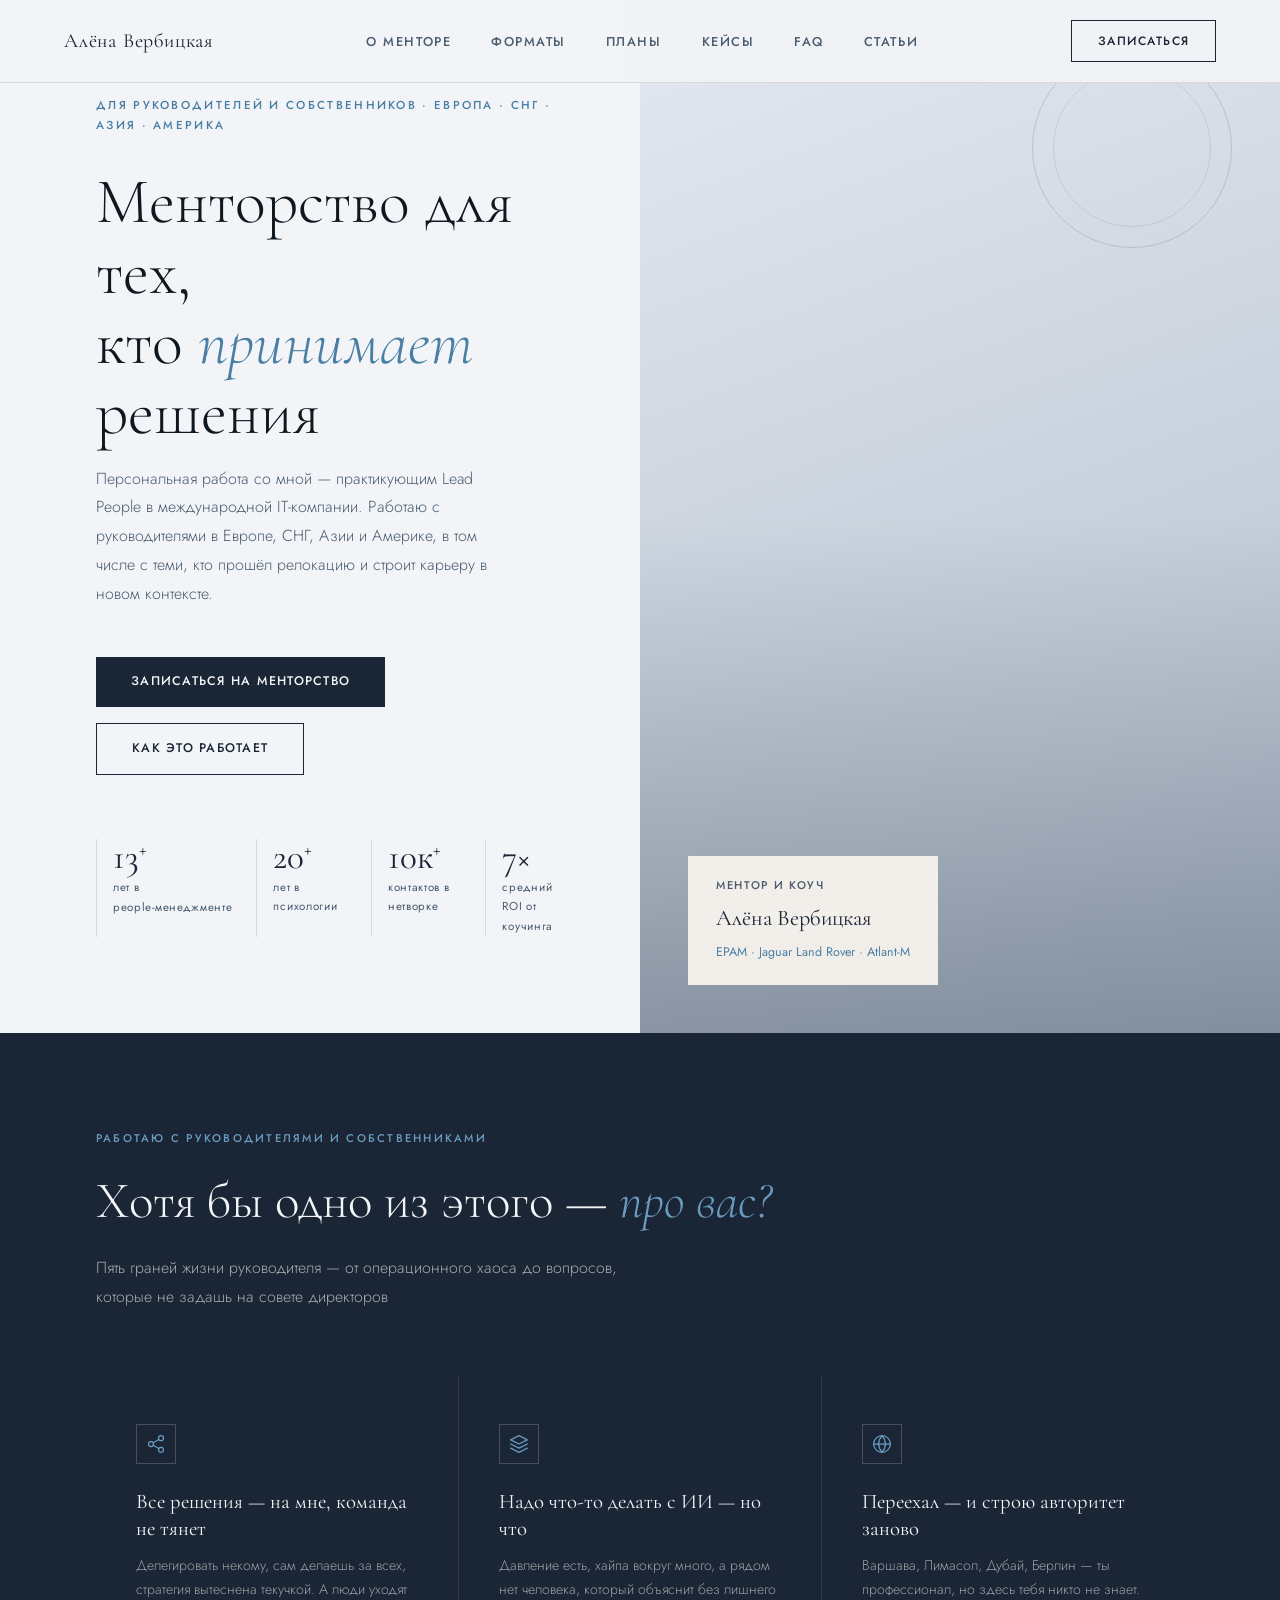
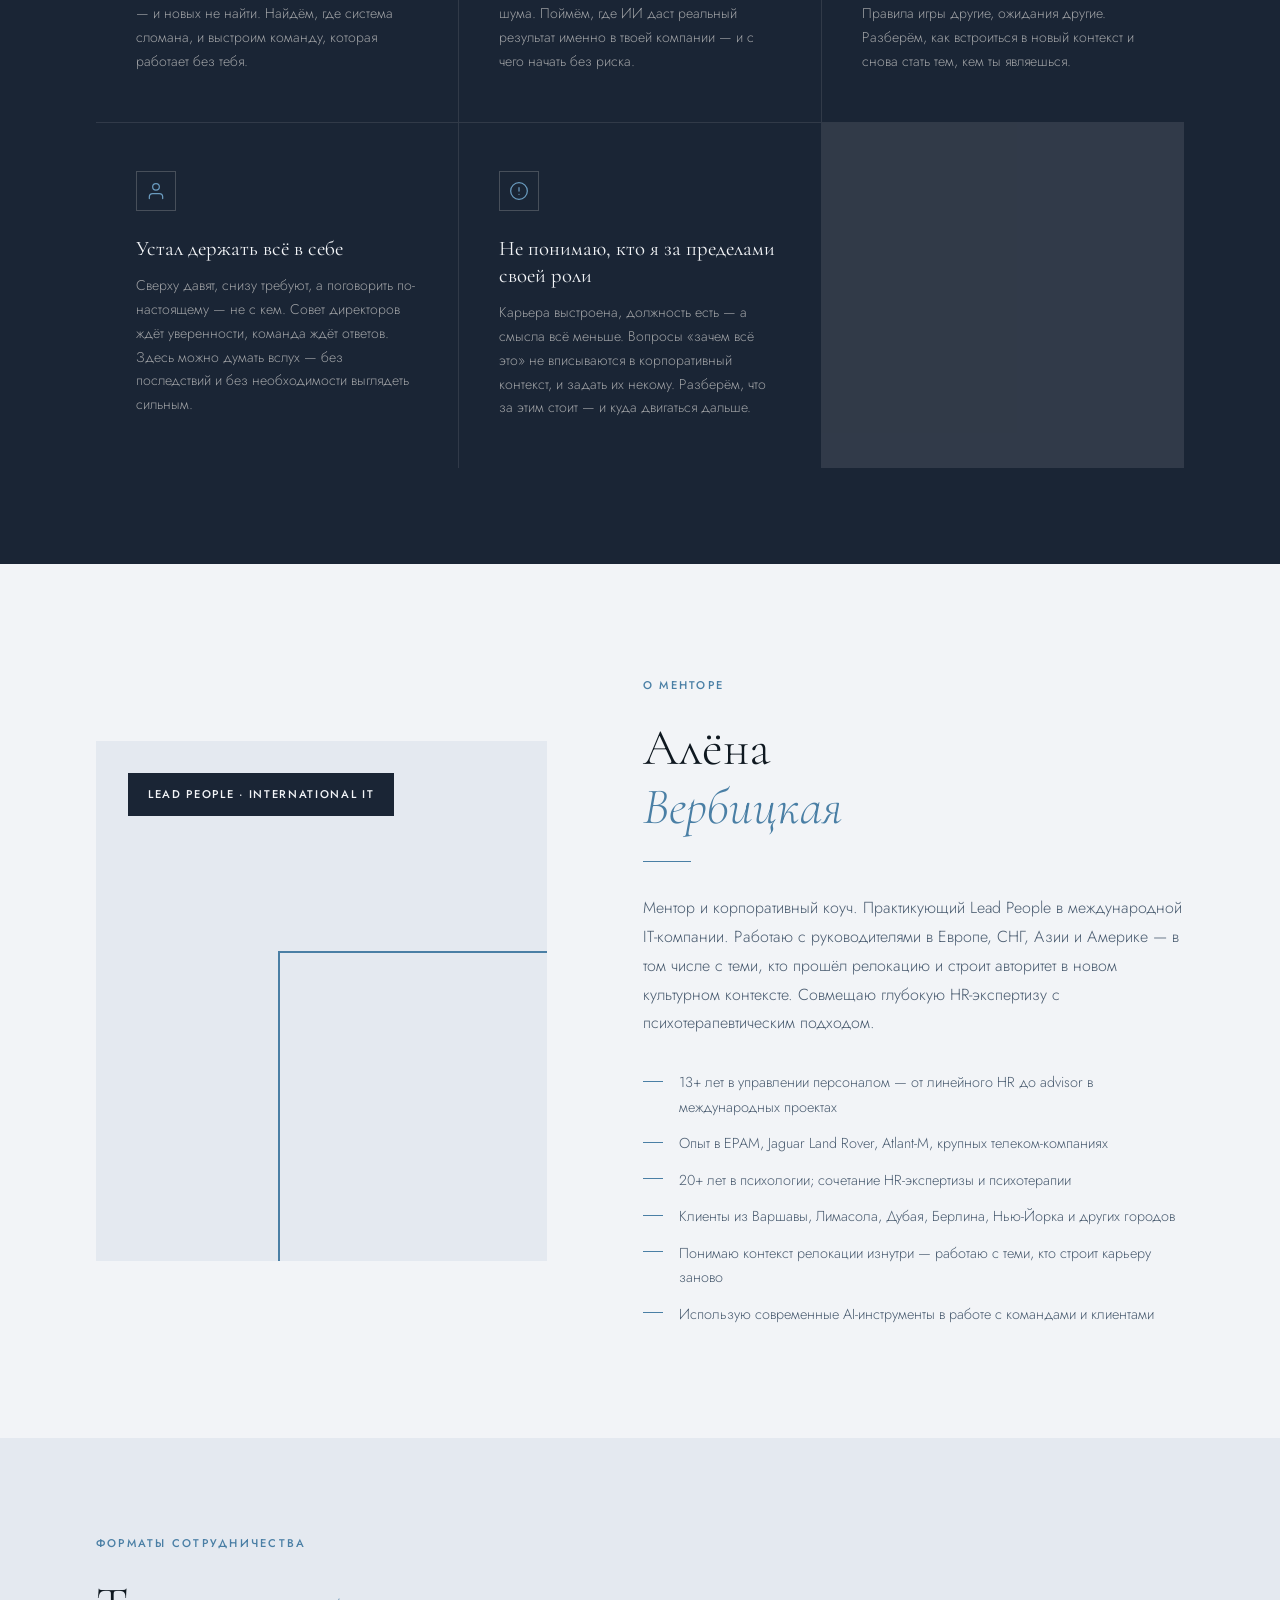
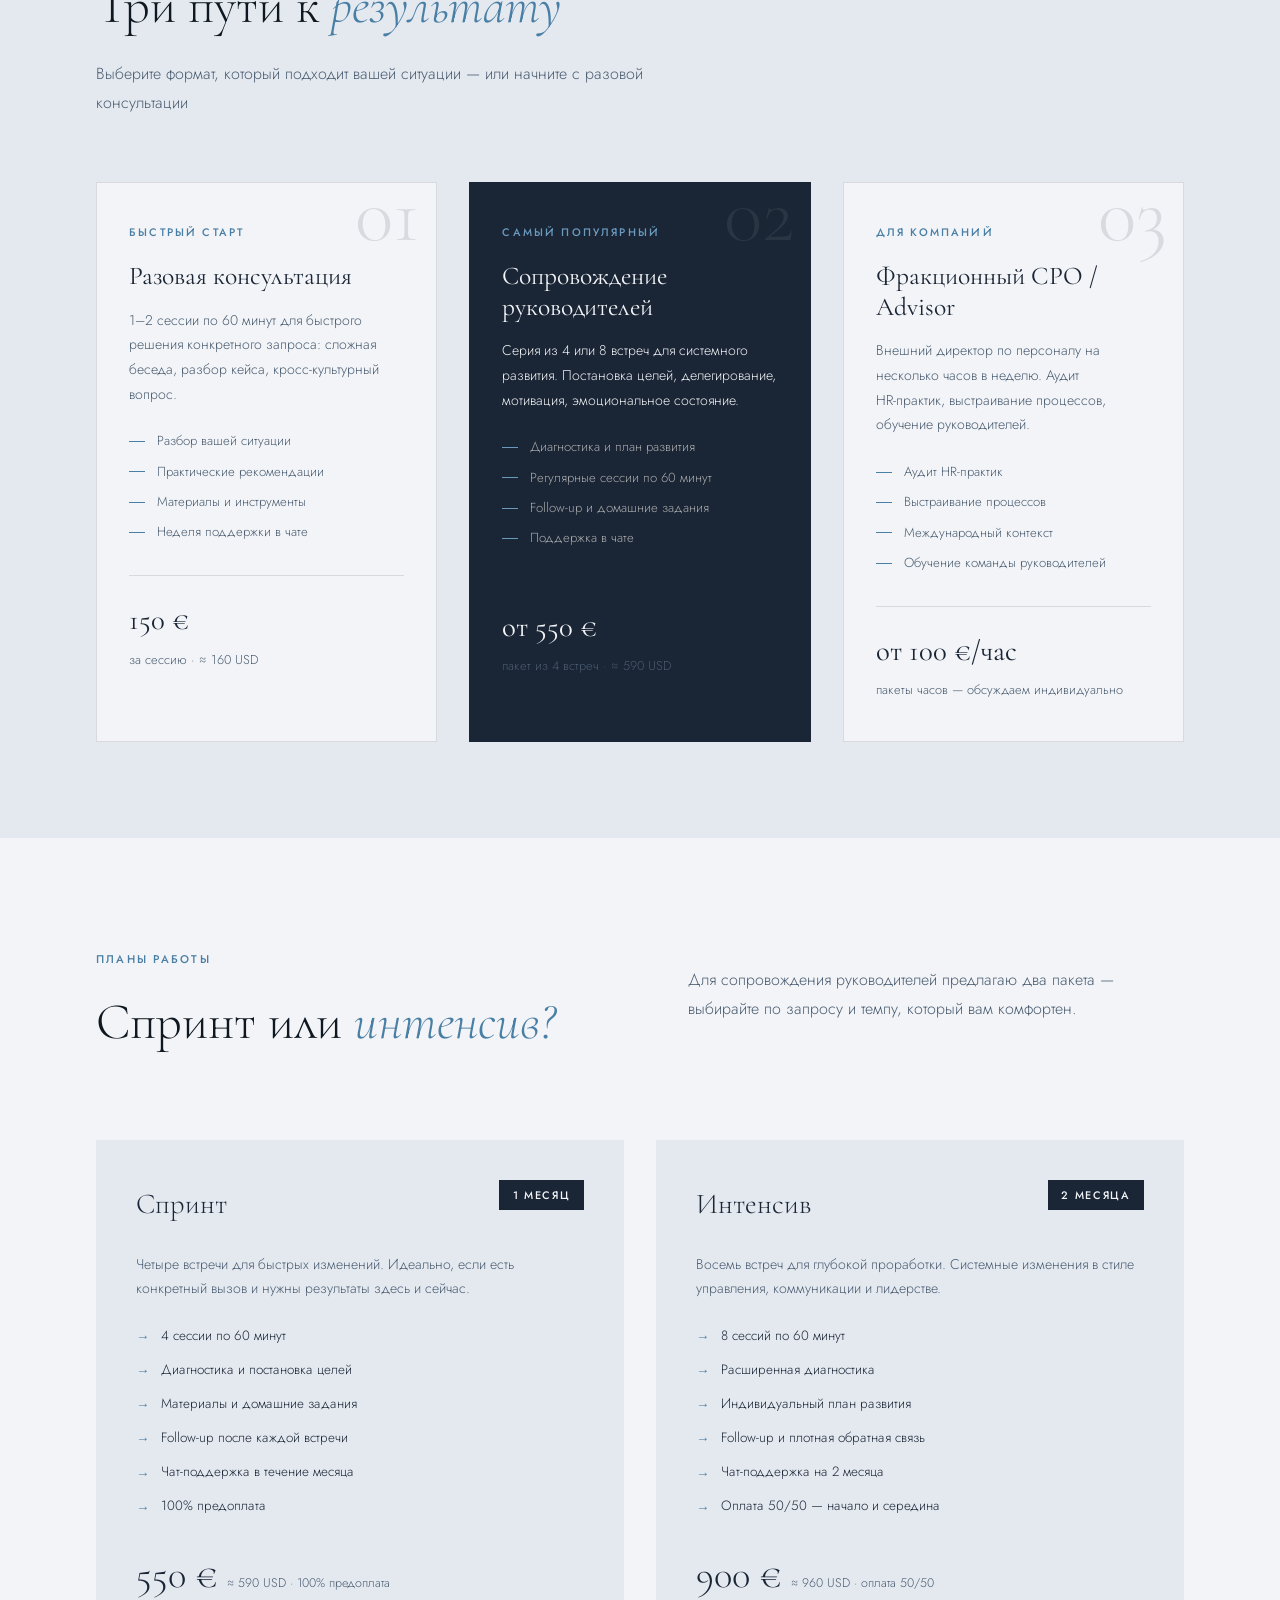
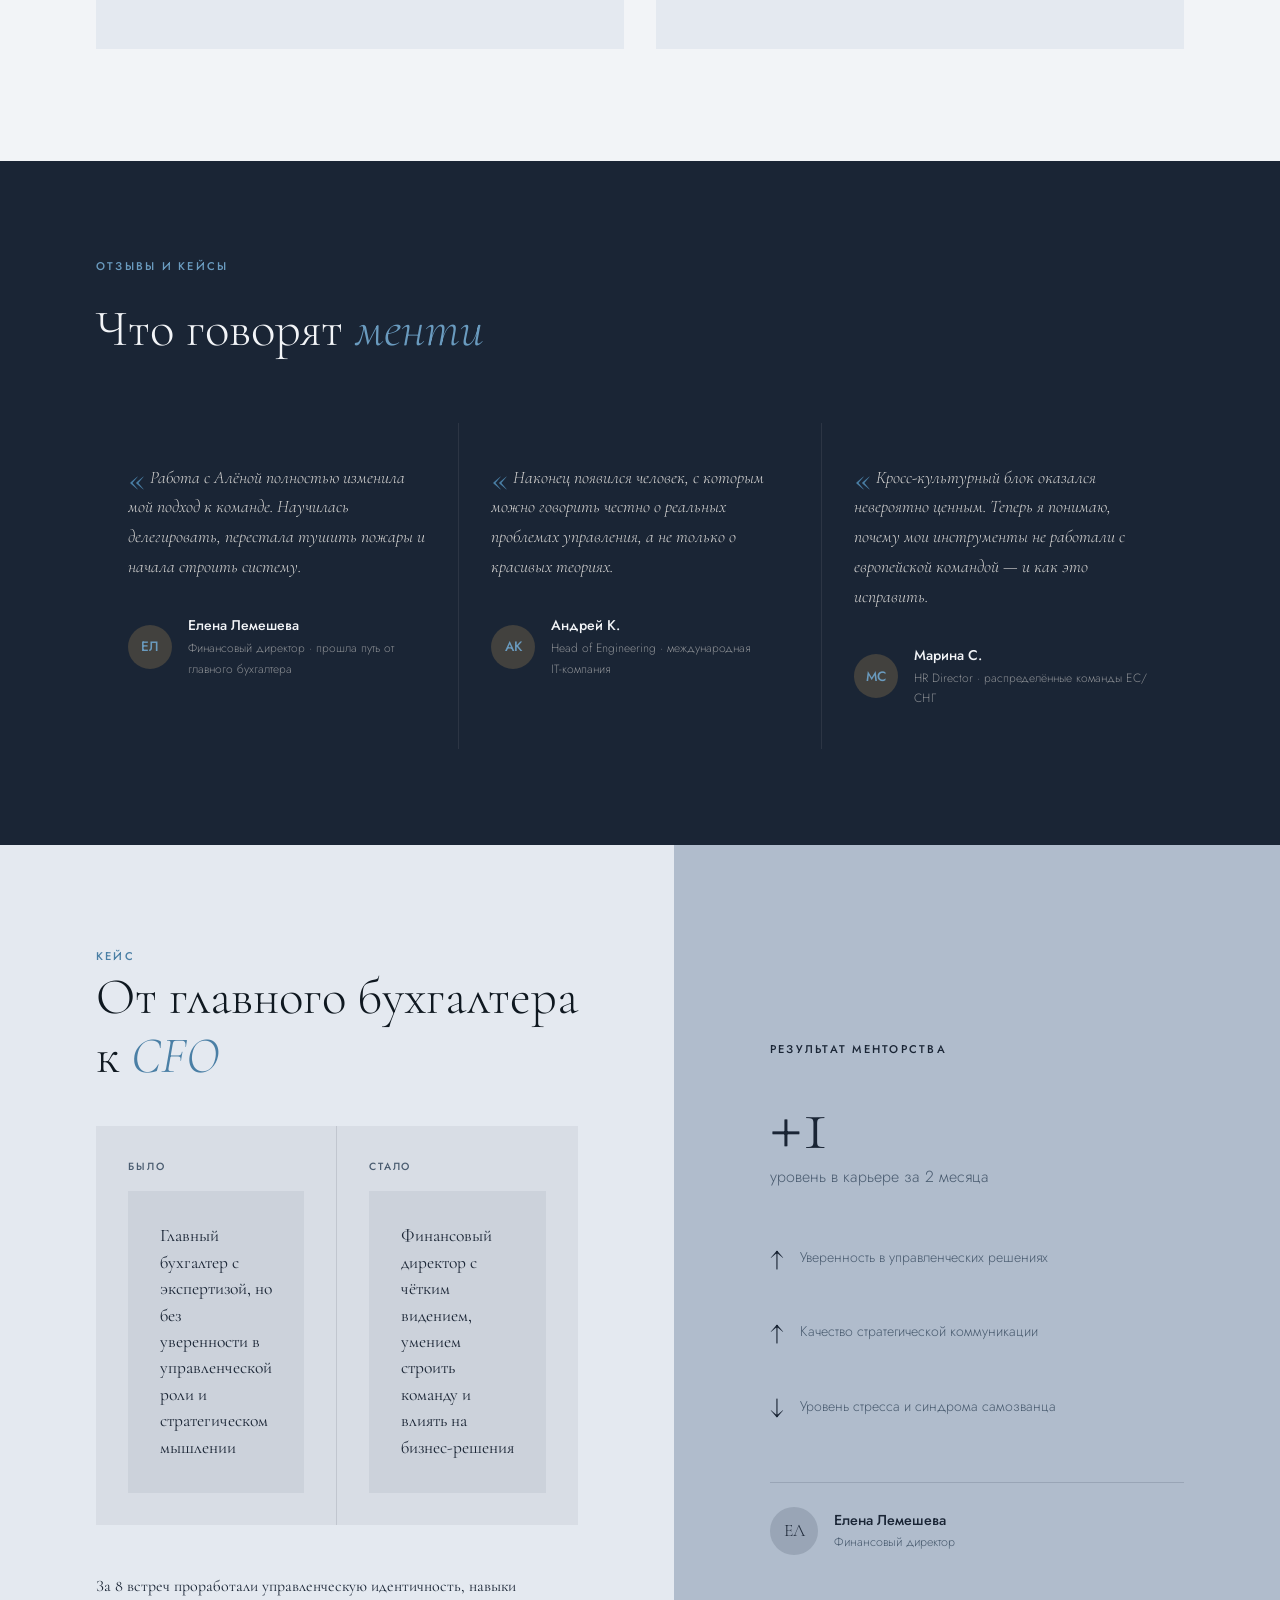
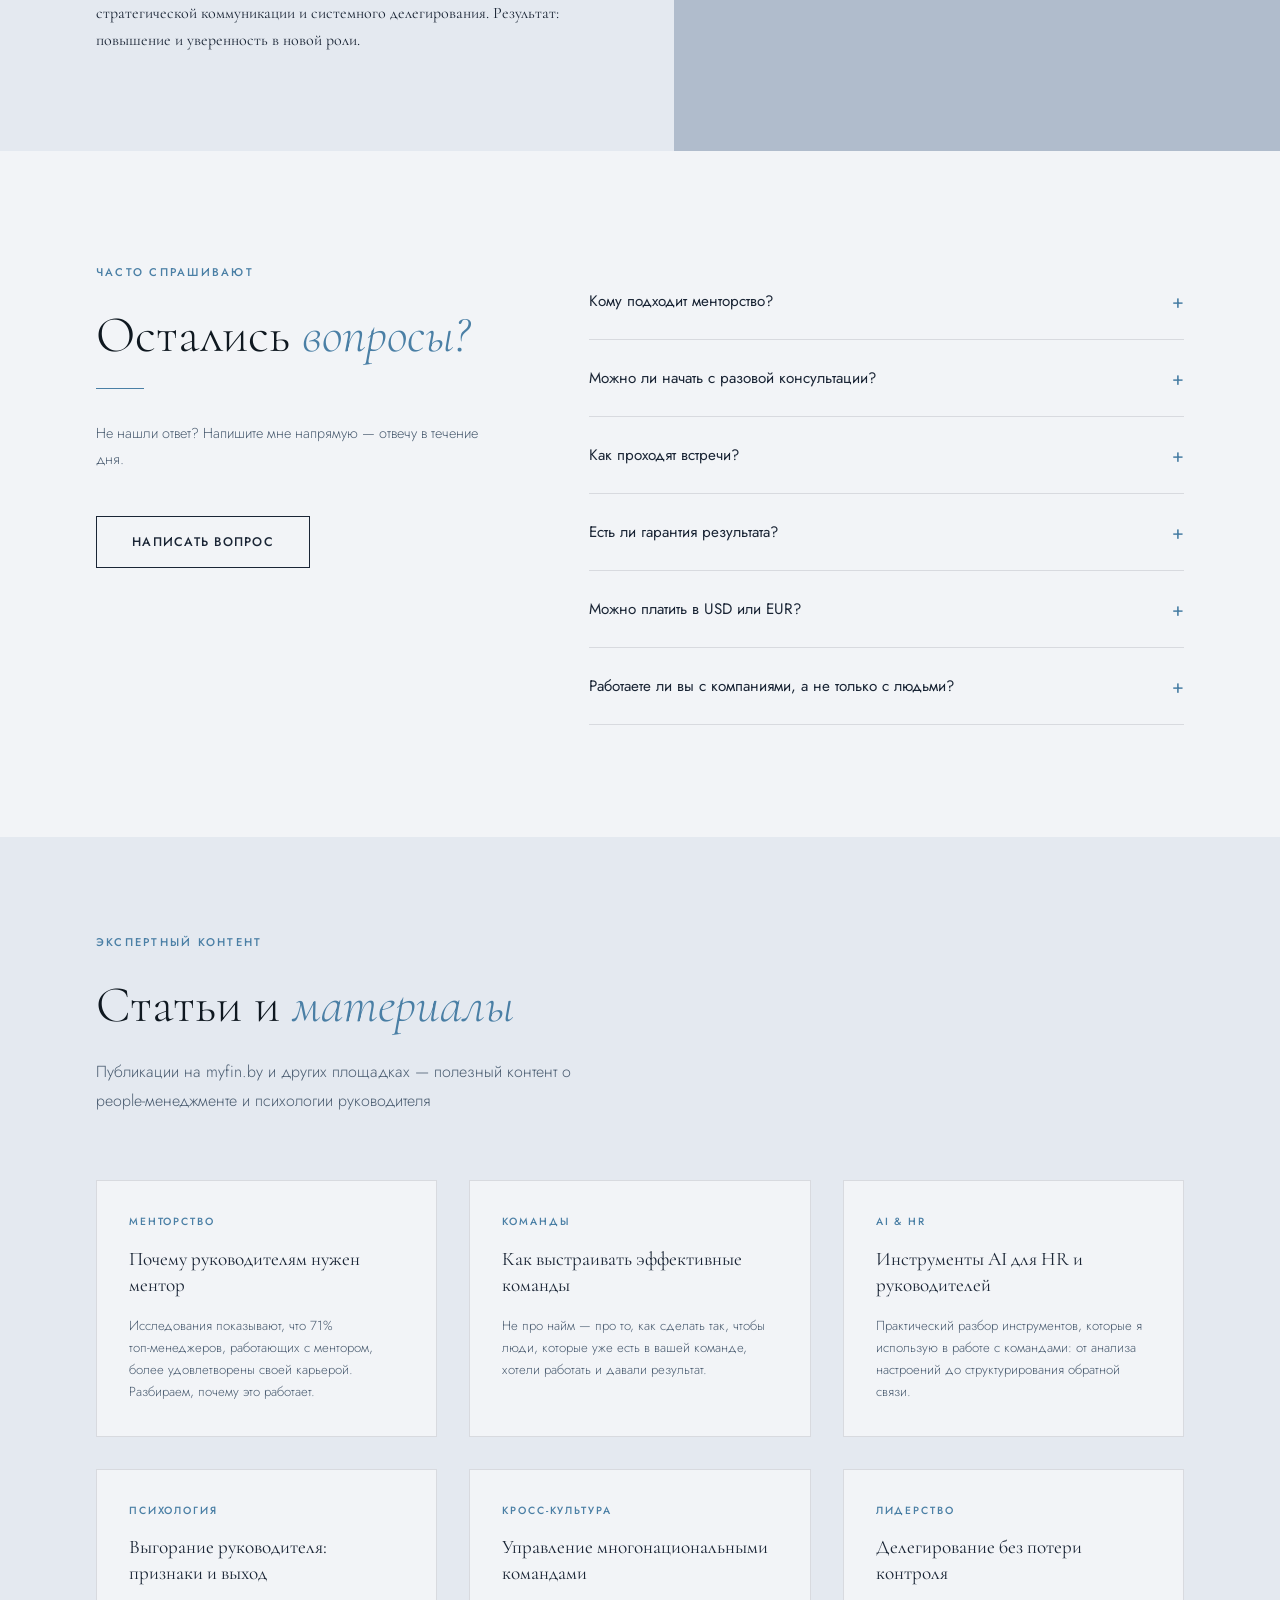
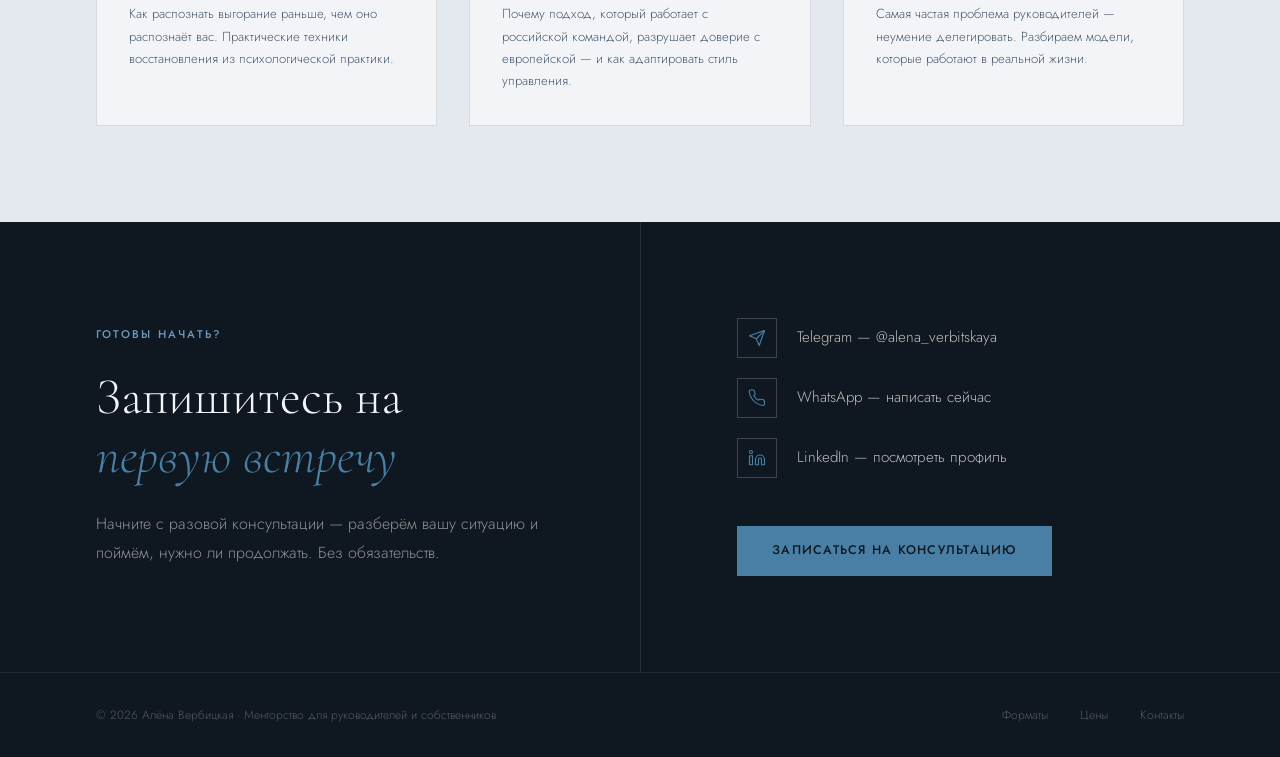
==== commit b0492a44: "Replace with Alena's working version from previous chat Single-file site with cold blue palette, Cor" ====
--- a/index.html
+++ b/index.html
@@ -1,616 +1,918 @@
 <!DOCTYPE html>
 <html lang="ru">
 <head>
-  <meta charset="UTF-8" />
-  <meta name="viewport" content="width=device-width, initial-scale=1.0" />
-  <title>Алёна Вербицкая — Менторство для руководителей и HR</title>
-  <link rel="preconnect" href="https://fonts.googleapis.com" />
-  <link rel="preconnect" href="https://fonts.gstatic.com" crossorigin />
-  <link href="https://fonts.googleapis.com/css2?family=Inter:wght@400;460;500;600;700&display=swap" rel="stylesheet" />
-  <link rel="stylesheet" href="style.css" />
+<meta charset="UTF-8">
+<meta name="viewport" content="width=device-width, initial-scale=1.0">
+<title>Алёна Вербицкая — Ментор для руководителей и HR</title>
+<link rel="preconnect" href="https://fonts.googleapis.com">
+<link rel="preconnect" href="https://fonts.gstatic.com" crossorigin>
+<link href="https://fonts.googleapis.com/css2?family=Cormorant+Garamond:ital,wght@0,300;0,400;0,500;0,600;1,300;1,400&family=Jost:wght@300;400;500;600&display=swap" rel="stylesheet">
+<style>
+*,*::before,*::after{box-sizing:border-box;margin:0;padding:0}
+:root{
+  --cream:#F2F4F7;
+  --warm:#E4E9F0;
+  --sand:#B0BCCC;
+  --taupe:#6E7E92;
+  --espresso:#1A2535;
+  --charcoal:#0F1820;
+  --gold:#4A7FA5;
+  --gold-light:#6A9BBF;
+  --sage:#4E6E82;
+  --rust:#2C5F82;
+  --text:#1A2535;
+  --text-muted:#4A5C70;
+  --border:rgba(26,37,53,0.12);
+}
+html{scroll-behavior:smooth}
+body{
+  font-family:'Jost',sans-serif;
+  background:var(--cream);
+  color:var(--text);
+  font-size:16px;
+  line-height:1.7;
+  font-weight:300;
+}
+
+/* NAV */
+nav{
+  position:fixed;top:0;left:0;right:0;z-index:100;
+  display:flex;align-items:center;justify-content:space-between;
+  padding:1.25rem 4rem;
+  background:rgba(242,244,247,0.92);
+  backdrop-filter:blur(12px);
+  border-bottom:0.5px solid var(--border);
+}
+.nav-logo{
+  font-family:'Cormorant Garamond',serif;
+  font-size:1.25rem;font-weight:400;letter-spacing:0.04em;
+  color:var(--espresso);text-decoration:none;
+}
+.nav-links{display:flex;gap:2.5rem;list-style:none}
+.nav-links a{
+  font-size:0.8rem;font-weight:500;letter-spacing:0.12em;text-transform:uppercase;
+  color:var(--text-muted);text-decoration:none;transition:color 0.2s;
+}
+.nav-links a:hover{color:var(--espresso)}
+.nav-cta{
+  font-size:0.75rem;font-weight:500;letter-spacing:0.12em;text-transform:uppercase;
+  padding:0.6rem 1.6rem;border:1px solid var(--espresso);color:var(--espresso);
+  background:transparent;cursor:pointer;transition:all 0.25s;text-decoration:none;
+}
+.nav-cta:hover{background:var(--espresso);color:var(--cream)}
+
+/* HERO */
+.hero{
+  min-height:100vh;display:grid;
+  grid-template-columns:1fr 1fr;
+  padding-top:80px;
+}
+.hero-left{
+  display:flex;flex-direction:column;justify-content:center;
+  padding:6rem 4rem 6rem 6rem;
+}
+.hero-eyebrow{
+  font-size:0.72rem;font-weight:500;letter-spacing:0.2em;text-transform:uppercase;
+  color:var(--gold);margin-bottom:2rem;
+}
+.hero-title{
+  font-family:'Cormorant Garamond',serif;
+  font-size:clamp(3rem,5vw,4.5rem);
+  font-weight:300;line-height:1.1;
+  color:var(--charcoal);margin-bottom:1rem;
+}
+.hero-title em{font-style:italic;color:var(--gold)}
+.hero-sub{
+  font-size:1rem;font-weight:300;color:var(--text-muted);
+  max-width:400px;margin-bottom:3rem;line-height:1.8;
+}
+.hero-btns{display:flex;gap:1rem;flex-wrap:wrap;margin-bottom:4rem}
+.btn-primary{
+  padding:0.9rem 2.2rem;background:var(--espresso);color:var(--cream);
+  font-size:0.78rem;font-weight:500;letter-spacing:0.1em;text-transform:uppercase;
+  border:none;cursor:pointer;transition:all 0.25s;text-decoration:none;display:inline-block;
+}
+.btn-primary:hover{background:var(--charcoal)}
+.btn-outline{
+  padding:0.9rem 2.2rem;background:transparent;color:var(--espresso);
+  font-size:0.78rem;font-weight:500;letter-spacing:0.1em;text-transform:uppercase;
+  border:1px solid var(--espresso);cursor:pointer;transition:all 0.25s;text-decoration:none;display:inline-block;
+}
+.btn-outline:hover{background:var(--warm)}
+.hero-stats{display:grid;grid-template-columns:repeat(4,1fr);gap:1.5rem}
+.stat-item{border-left:1px solid var(--border);padding-left:1rem}
+.stat-num{
+  font-family:'Cormorant Garamond',serif;
+  font-size:2.2rem;font-weight:400;color:var(--espresso);line-height:1;
+}
+.stat-num sup{font-size:1.2rem}
+.stat-label{font-size:0.72rem;font-weight:400;color:var(--text-muted);letter-spacing:0.06em;margin-top:0.25rem}
+
+.hero-right{
+  position:relative;overflow:hidden;
+  background:linear-gradient(160deg,var(--warm) 0%,var(--sand) 100%);
+}
+.hero-photo-placeholder{
+  position:absolute;inset:0;display:flex;align-items:flex-end;justify-content:center;
+}
+.hero-pattern{
+  position:absolute;top:3rem;right:3rem;
+  width:200px;height:200px;
+  border:1px solid rgba(46,31,20,0.15);border-radius:50%;
+}
+.hero-pattern::before{
+  content:'';position:absolute;inset:20px;
+  border:1px solid rgba(46,31,20,0.1);border-radius:50%;
+}
+.hero-name-badge{
+  position:absolute;bottom:3rem;left:3rem;
+  background:rgba(247,243,238,0.95);
+  padding:1.25rem 1.75rem;
+}
+.hero-name-badge p{font-size:0.7rem;font-weight:500;letter-spacing:0.15em;text-transform:uppercase;color:var(--text-muted);margin-bottom:0.25rem}
+.hero-name-badge h3{font-family:'Cormorant Garamond',serif;font-size:1.4rem;font-weight:400;color:var(--espresso)}
+.hero-name-badge span{font-size:0.78rem;color:var(--gold);font-weight:400}
+
+/* SECTION COMMON */
+section{padding:6rem 6rem}
+.section-tag{
+  font-size:0.7rem;font-weight:500;letter-spacing:0.2em;text-transform:uppercase;
+  color:var(--gold);margin-bottom:1.5rem;display:block;
+}
+.section-title{
+  font-family:'Cormorant Garamond',serif;
+  font-size:clamp(2.2rem,4vw,3.2rem);
+  font-weight:300;line-height:1.15;color:var(--charcoal);margin-bottom:1.5rem;
+}
+.section-title em{font-style:italic;color:var(--gold)}
+.section-sub{font-size:1rem;color:var(--text-muted);max-width:560px;line-height:1.8}
+
+/* PAIN SECTION */
+.pain-section{background:var(--espresso);color:var(--cream)}
+.pain-section .section-tag{color:var(--gold-light)}
+.pain-section .section-title{color:var(--cream)}
+.pain-section .section-title em{color:var(--gold-light)}
+.pain-section .section-sub{color:rgba(247,243,238,0.65)}
+.pain-grid{display:grid;grid-template-columns:repeat(3,1fr);gap:1px;background:rgba(247,243,238,0.1);margin-top:4rem}
+.pain-card{
+  background:var(--espresso);padding:3rem 2.5rem;
+  transition:background 0.3s;
+}
+.pain-card:hover{background:#212f42}
+.pain-icon{
+  width:40px;height:40px;border:1px solid rgba(247,243,238,0.2);
+  display:flex;align-items:center;justify-content:center;
+  margin-bottom:1.5rem;color:var(--gold-light);
+}
+.pain-icon svg{width:20px;height:20px;stroke:currentColor;fill:none;stroke-width:1.5;stroke-linecap:round;stroke-linejoin:round}
+.pain-card h3{
+  font-family:'Cormorant Garamond',serif;font-size:1.3rem;font-weight:400;
+  color:var(--cream);margin-bottom:0.75rem;line-height:1.3;
+}
+.pain-card p{font-size:0.88rem;color:rgba(247,243,238,0.6);line-height:1.7;font-weight:300}
+
+/* ABOUT */
+.about-section{display:grid;grid-template-columns:1fr 1.2fr;gap:6rem;align-items:center}
+.about-img{
+  position:relative;
+  background:var(--warm);
+  height:520px;
+  overflow:hidden;
+}
+.about-img-accent{
+  position:absolute;bottom:-2px;right:-2px;
+  width:60%;height:60%;
+  border:2px solid var(--gold);
+  pointer-events:none;
+}
+.about-tag-float{
+  position:absolute;top:2rem;left:2rem;
+  background:var(--espresso);color:var(--cream);
+  padding:0.75rem 1.25rem;
+  font-size:0.7rem;font-weight:500;letter-spacing:0.15em;text-transform:uppercase;
+}
+.about-text .section-sub{max-width:none;margin-bottom:2rem}
+.about-list{list-style:none;display:flex;flex-direction:column;gap:0.75rem}
+.about-list li{
+  display:flex;align-items:flex-start;gap:1rem;
+  font-size:0.9rem;color:var(--text-muted);
+}
+.about-list li::before{
+  content:'';flex-shrink:0;
+  width:20px;height:1px;background:var(--gold);
+  margin-top:0.65rem;
+}
+
+/* FORMATS */
+.formats-section{background:var(--warm)}
+.formats-grid{display:grid;grid-template-columns:repeat(3,1fr);gap:2rem;margin-top:4rem}
+.format-card{
+  background:var(--cream);padding:2.5rem 2rem;
+  position:relative;overflow:hidden;
+  border:0.5px solid var(--border);
+  transition:transform 0.3s,box-shadow 0.3s;
+}
+.format-card:hover{transform:translateY(-4px);box-shadow:0 20px 40px rgba(46,31,20,0.08)}
+.format-card.featured{
+  background:var(--espresso);
+}
+.format-card.featured h3,.format-card.featured p,.format-card.featured .format-price{color:var(--cream)}
+.format-card.featured .format-tag{color:var(--gold-light)}
+.format-card.featured .format-feature{color:rgba(247,243,238,0.65)}
+.format-card.featured .format-feature::before{background:var(--gold-light)}
+.format-num{
+  font-family:'Cormorant Garamond',serif;font-size:5rem;font-weight:300;
+  color:var(--border);position:absolute;top:-0.5rem;right:1rem;line-height:1;
+  pointer-events:none;
+}
+.format-tag{font-size:0.68rem;font-weight:500;letter-spacing:0.2em;text-transform:uppercase;color:var(--gold);margin-bottom:1.25rem;display:block}
+.format-card h3{font-family:'Cormorant Garamond',serif;font-size:1.6rem;font-weight:400;margin-bottom:1rem;line-height:1.2}
+.format-card p{font-size:0.88rem;color:var(--text-muted);line-height:1.75;margin-bottom:1.5rem;font-weight:300}
+.format-features{list-style:none;display:flex;flex-direction:column;gap:0.5rem;margin-bottom:2rem}
+.format-feature{
+  font-size:0.82rem;color:var(--text-muted);
+  display:flex;align-items:center;gap:0.75rem;font-weight:300;
+}
+.format-feature::before{content:'';width:16px;height:1px;background:var(--gold);flex-shrink:0}
+.format-price{
+  font-family:'Cormorant Garamond',serif;font-size:1.8rem;font-weight:400;color:var(--espresso);
+  border-top:0.5px solid var(--border);padding-top:1.25rem;
+}
+.format-price small{font-size:0.8rem;font-family:'Jost',sans-serif;font-weight:300;color:var(--text-muted);display:block;margin-top:0.2rem}
+
+/* PLANS */
+.plans-section{}
+.plans-header{display:grid;grid-template-columns:1fr 1fr;gap:6rem;align-items:start;margin-bottom:4rem}
+.plans-grid{display:grid;grid-template-columns:repeat(2,1fr);gap:2rem}
+.plan-card{
+  background:var(--warm);padding:2.5rem;
+  display:flex;flex-direction:column;gap:1.5rem;
+}
+.plan-header{display:flex;justify-content:space-between;align-items:flex-start}
+.plan-name{font-family:'Cormorant Garamond',serif;font-size:1.8rem;font-weight:300}
+.plan-badge{
+  font-size:0.68rem;font-weight:500;letter-spacing:0.15em;text-transform:uppercase;
+  padding:0.35rem 0.85rem;background:var(--espresso);color:var(--cream);
+}
+.plan-desc{font-size:0.88rem;color:var(--text-muted);line-height:1.7;font-weight:300}
+.plan-includes{list-style:none;display:flex;flex-direction:column;gap:0.6rem}
+.plan-includes li{font-size:0.84rem;color:var(--text);display:flex;gap:0.75rem;align-items:flex-start}
+.plan-includes li span{color:var(--gold);flex-shrink:0;margin-top:0.1rem}
+.plan-price{
+  font-family:'Cormorant Garamond',serif;font-size:2.4rem;font-weight:300;
+  color:var(--espresso);margin-top:auto;
+}
+.plan-price small{font-size:0.78rem;font-family:'Jost',sans-serif;font-weight:300;color:var(--text-muted)}
+
+/* TESTIMONIALS */
+.testi-section{background:var(--espresso)}
+.testi-section .section-tag{color:var(--gold-light)}
+.testi-section .section-title{color:var(--cream)}
+.testi-section .section-title em{color:var(--gold-light)}
+.testi-grid{display:grid;grid-template-columns:repeat(3,1fr);gap:1px;background:rgba(247,243,238,0.08);margin-top:4rem}
+.testi-card{background:var(--espresso);padding:2.5rem 2rem}
+.testi-quote{
+  font-family:'Cormorant Garamond',serif;font-size:1.1rem;font-style:italic;
+  color:rgba(247,243,238,0.85);line-height:1.7;margin-bottom:2rem;font-weight:300;
+}
+.testi-quote::before{
+  content:'«';font-size:2.5rem;color:var(--gold);line-height:0;vertical-align:-0.5rem;
+  margin-right:0.25rem;font-style:normal;
+}
+.testi-author{display:flex;align-items:center;gap:1rem}
+.testi-avatar{
+  width:44px;height:44px;border-radius:50%;
+  background:rgba(184,148,90,0.25);
+  display:flex;align-items:center;justify-content:center;
+  font-size:0.85rem;font-weight:500;color:var(--gold-light);
+  flex-shrink:0;
+}
+.testi-name{font-size:0.88rem;font-weight:500;color:var(--cream)}
+.testi-role{font-size:0.75rem;color:rgba(247,243,238,0.5);font-weight:300}
+
+/* CASE */
+.case-section{display:grid;grid-template-columns:1fr 1fr;gap:0}
+.case-left{background:var(--warm);padding:6rem}
+.case-right{background:var(--sand);padding:6rem;display:flex;flex-direction:column;justify-content:center}
+.case-right .section-tag{color:var(--espresso)}
+.case-label{font-size:0.7rem;font-weight:500;letter-spacing:0.2em;text-transform:uppercase;color:var(--gold);margin-bottom:2rem}
+.case-before-after{display:flex;align-items:stretch;gap:0;margin-bottom:3rem}
+.case-col{flex:1;padding:2rem;background:rgba(26,37,53,0.06)}
+.case-col + .case-col{border-left:1px solid rgba(26,37,53,0.12)}
+.case-col-label{font-size:0.65rem;font-weight:500;letter-spacing:0.18em;text-transform:uppercase;color:var(--text-muted);margin-bottom:1rem}
+.case-col p{font-family:'Cormorant Garamond',serif;font-size:1.1rem;font-weight:400;color:var(--espresso);line-height:1.5}
+.case-result{
+  font-family:'Cormorant Garamond',serif;font-size:1rem;font-weight:400;
+  color:var(--espresso);line-height:1.7;
+}
+.case-person{
+  display:flex;align-items:center;gap:1rem;
+  border-top:0.5px solid rgba(26,37,53,0.15);padding-top:1.5rem;
+}
+.case-person-avatar{
+  width:48px;height:48px;border-radius:50%;
+  background:rgba(26,37,53,0.15);
+  display:flex;align-items:center;justify-content:center;
+  font-family:'Cormorant Garamond',serif;font-size:1.1rem;color:var(--espresso);
+}
+.case-person-name{font-size:0.9rem;font-weight:500;color:var(--espresso)}
+.case-person-role{font-size:0.78rem;color:var(--text-muted);font-weight:300}
+
+/* FAQ */
+.faq-section{display:grid;grid-template-columns:1fr 1.5fr;gap:6rem;align-items:start}
+.faq-list{display:flex;flex-direction:column;gap:0}
+.faq-item{border-bottom:0.5px solid var(--border)}
+.faq-q{
+  width:100%;background:none;border:none;cursor:pointer;
+  display:flex;justify-content:space-between;align-items:center;
+  padding:1.5rem 0;font-size:0.95rem;font-weight:400;
+  color:var(--espresso);text-align:left;font-family:'Jost',sans-serif;
+}
+.faq-q:hover{color:var(--gold)}
+.faq-icon{color:var(--gold);font-size:1.2rem;transition:transform 0.3s;flex-shrink:0}
+.faq-a{
+  max-height:0;overflow:hidden;transition:max-height 0.4s ease,padding 0.3s;
+  font-size:0.88rem;color:var(--text-muted);line-height:1.75;font-weight:300;
+}
+.faq-item.open .faq-a{max-height:300px;padding-bottom:1.5rem}
+.faq-item.open .faq-icon{transform:rotate(45deg)}
+
+/* ARTICLES */
+.articles-section{background:var(--warm)}
+.articles-grid{display:grid;grid-template-columns:repeat(3,1fr);gap:2rem;margin-top:4rem}
+.article-card{background:var(--cream);padding:2rem;border:0.5px solid var(--border);transition:transform 0.3s}
+.article-card:hover{transform:translateY(-3px)}
+.article-tag{font-size:0.65rem;font-weight:500;letter-spacing:0.18em;text-transform:uppercase;color:var(--gold);margin-bottom:1rem;display:block}
+.article-card h3{font-family:'Cormorant Garamond',serif;font-size:1.2rem;font-weight:400;line-height:1.35;margin-bottom:1rem;color:var(--espresso)}
+.article-card p{font-size:0.82rem;color:var(--text-muted);line-height:1.7;font-weight:300}
+
+/* CONTACT */
+.contact-section{
+  background:var(--charcoal);
+  display:grid;grid-template-columns:1fr 1fr;
+  min-height:420px;
+}
+.contact-left{padding:6rem;display:flex;flex-direction:column;justify-content:center}
+.contact-left .section-title{color:var(--cream)}
+.contact-left .section-title em{color:var(--gold)}
+.contact-left .section-sub{color:rgba(247,243,238,0.55)}
+.contact-right{
+  padding:6rem;display:flex;flex-direction:column;justify-content:center;
+  border-left:0.5px solid rgba(247,243,238,0.1);
+}
+.contact-links{display:flex;flex-direction:column;gap:1.25rem;margin-bottom:3rem}
+.contact-link{
+  display:flex;align-items:center;gap:1.25rem;
+  font-size:0.95rem;color:rgba(247,243,238,0.75);
+  text-decoration:none;transition:color 0.2s;
+}
+.contact-link:hover{color:var(--gold-light)}
+.contact-link-icon{
+  width:40px;height:40px;border:0.5px solid rgba(247,243,238,0.2);
+  display:flex;align-items:center;justify-content:center;
+  font-size:1rem;color:var(--gold);flex-shrink:0;
+}
+.btn-primary-light{
+  padding:0.9rem 2.2rem;background:var(--gold);color:var(--charcoal);
+  font-size:0.78rem;font-weight:500;letter-spacing:0.1em;text-transform:uppercase;
+  border:none;cursor:pointer;transition:all 0.25s;text-decoration:none;display:inline-block;
+  align-self:flex-start;
+}
+.btn-primary-light:hover{background:var(--gold-light)}
+
+/* FOOTER */
+footer{
+  background:var(--charcoal);
+  border-top:0.5px solid rgba(247,243,238,0.08);
+  padding:2rem 6rem;
+  display:flex;justify-content:space-between;align-items:center;
+}
+footer p{font-size:0.75rem;color:rgba(247,243,238,0.3);font-weight:300}
+footer a{font-size:0.75rem;color:rgba(247,243,238,0.3);text-decoration:none}
+footer a:hover{color:var(--gold)}
+
+/* ANIMATIONS */
+@keyframes fadeUp{
+  from{opacity:0;transform:translateY(24px)}
+  to{opacity:1;transform:translateY(0)}
+}
+.animate{animation:fadeUp 0.7s ease forwards}
+.delay-1{animation-delay:0.15s}
+.delay-2{animation-delay:0.3s}
+.delay-3{animation-delay:0.45s}
+.delay-4{animation-delay:0.6s}
+
+/* divider */
+.divider{width:48px;height:1px;background:var(--gold);margin-bottom:2rem}
+
+@media(max-width:900px){
+  nav{padding:1rem 1.5rem}
+  .nav-links{display:none}
+  section{padding:4rem 1.5rem}
+  .hero{grid-template-columns:1fr;min-height:auto}
+  .hero-left{padding:5rem 1.5rem 3rem}
+  .hero-right{height:60vw}
+  .hero-stats{grid-template-columns:repeat(2,1fr)}
+  .formats-grid,.plans-grid,.testi-grid,.articles-grid,.pain-grid{grid-template-columns:1fr}
+  .about-section,.plans-header,.case-section,.contact-section,.faq-section{grid-template-columns:1fr}
+  .case-left,.case-right,.contact-left,.contact-right{padding:3rem 1.5rem}
+  footer{flex-direction:column;gap:0.75rem;text-align:center;padding:2rem 1.5rem}
+}
+</style>
 </head>
 <body>
 
-  <!-- Announcement Banner -->
-  <div class="announcement-banner">
-    <span>Новый формат: фракционный Chief People Officer для IT-компаний</span>
-    <a href="#formats" class="announcement-link">Узнать подробнее</a>
-  </div>
-
-  <!-- Navigation -->
-  <header class="nav" id="nav">
-    <div class="nav-inner">
-      <a href="#" class="nav-logo">Алёна Вербицкая</a>
-      <nav class="nav-links">
-        <a href="#about">О менторе</a>
-        <a href="#formats">Форматы</a>
-        <a href="#cases">Кейсы</a>
-        <a href="#pricing">Тарифы</a>
-        <a href="#faq">FAQ</a>
-        <a href="#articles">Статьи</a>
-      </nav>
-      <div class="nav-actions">
-        <a href="#contact" class="btn-ghost-small">Написать</a>
-        <a href="#booking" class="btn-signup">Записаться</a>
-      </div>
-    </div>
-  </header>
-
-  <!-- Hero -->
-  <section class="hero" id="hero">
-    <div class="hero-gradient"></div>
-    <div class="hero-content">
-      <div class="hero-badge">Lead People · International IT</div>
-      <h1 class="hero-title">Менторство для<br>руководителей и HR</h1>
-      <p class="hero-subtitle">Работаю один‑на‑один с практикующим Lead People<br>в международной IT‑компании</p>
-      <div class="hero-cta">
-        <a href="#booking" class="btn-primary">
-          Записаться на менторство
-          <svg width="16" height="16" viewBox="0 0 16 16" fill="none"><path d="M3 8h10M9 4l4 4-4 4" stroke="currentColor" stroke-width="1.5" stroke-linecap="round" stroke-linejoin="round"/></svg>
-        </a>
-        <a href="#how" class="btn-ghost">Как это работает</a>
-      </div>
-      <div class="hero-stats">
-        <div class="stat">
-          <span class="stat-num">13+</span>
-          <span class="stat-label">лет в people&#8209;менеджменте</span>
+<!-- NAV -->
+<nav>
+  <a href="#" class="nav-logo">Алёна Вербицкая</a>
+  <ul class="nav-links">
+    <li><a href="#about">О менторе</a></li>
+    <li><a href="#formats">Форматы</a></li>
+    <li><a href="#plans">Планы</a></li>
+    <li><a href="#cases">Кейсы</a></li>
+    <li><a href="#faq">FAQ</a></li>
+    <li><a href="#articles">Статьи</a></li>
+  </ul>
+  <a href="#contact" class="nav-cta">Записаться</a>
+</nav>
+
+<!-- HERO -->
+<section class="hero" style="padding:0">
+  <div class="hero-left">
+    <p class="hero-eyebrow animate">Для руководителей и собственников · Европа · СНГ · Азия · Америка</p>
+    <h1 class="hero-title animate delay-1">
+      Менторство для тех,<br>кто <em>принимает</em><br>решения
+    </h1>
+    <p class="hero-sub animate delay-2">
+      Персональная работа со мной — практикующим Lead People в международной IT-компании. Работаю с руководителями в Европе, СНГ, Азии и Америке, в том числе с теми, кто прошёл релокацию и строит карьеру в новом контексте.
+    </p>
+    <div class="hero-btns animate delay-3">
+      <a href="#contact" class="btn-primary">Записаться на менторство</a>
+      <a href="#formats" class="btn-outline">Как это работает</a>
+    </div>
+    <div class="hero-stats animate delay-4">
+      <div class="stat-item">
+        <div class="stat-num">13<sup>+</sup></div>
+        <div class="stat-label">лет в people‑менеджменте</div>
+      </div>
+      <div class="stat-item">
+        <div class="stat-num">20<sup>+</sup></div>
+        <div class="stat-label">лет в психологии</div>
+      </div>
+      <div class="stat-item">
+        <div class="stat-num">10к<sup>+</sup></div>
+        <div class="stat-label">контактов в нетворке</div>
+      </div>
+      <div class="stat-item">
+        <div class="stat-num">7×</div>
+        <div class="stat-label">средний ROI от коучинга</div>
+      </div>
+    </div>
+  </div>
+  <div class="hero-right">
+    <div class="hero-pattern"></div>
+    <div class="hero-photo-placeholder">
+      <!-- Photo placeholder - replace with actual photo -->
+      <div style="width:100%;height:100%;background:linear-gradient(to top,rgba(26,37,53,0.3) 0%,transparent 50%);"></div>
+    </div>
+    <div class="hero-name-badge">
+      <p>Ментор и коуч</p>
+      <h3>Алёна Вербицкая</h3>
+      <span>EPAM · Jaguar Land Rover · Atlant-M</span>
+    </div>
+  </div>
+</section>
+
+<!-- PAIN -->
+<section class="pain-section" style="padding-left:6rem;padding-right:6rem" id="pain">
+  <span class="section-tag">Работаю с руководителями и собственниками</span>
+  <h2 class="section-title">Хотя бы одно из этого — <em>про вас?</em></h2>
+  <p class="section-sub">Пять граней жизни руководителя — от операционного хаоса до вопросов, которые не задашь на совете директоров</p>
+  <div class="pain-grid">
+    <div class="pain-card">
+      <div class="pain-icon"><svg viewBox="0 0 24 24"><circle cx="18" cy="5" r="3"/><circle cx="6" cy="12" r="3"/><circle cx="18" cy="19" r="3"/><path d="M8.59 13.51l6.83 3.98M15.41 6.51l-6.82 3.98"/></svg></div>
+      <h3>Все решения — на мне, команда не тянет</h3>
+      <p>Делегировать некому, сам делаешь за всех, стратегия вытеснена текучкой. А люди уходят — и новых не найти. Найдём, где система сломана, и выстроим команду, которая работает без тебя.</p>
+    </div>
+    <div class="pain-card">
+      <div class="pain-icon"><svg viewBox="0 0 24 24"><path d="M12 2L2 7l10 5 10-5-10-5z"/><path d="M2 17l10 5 10-5"/><path d="M2 12l10 5 10-5"/></svg></div>
+      <h3>Надо что-то делать с ИИ — но что</h3>
+      <p>Давление есть, хайпа вокруг много, а рядом нет человека, который объяснит без лишнего шума. Поймём, где ИИ даст реальный результат именно в твоей компании — и с чего начать без риска.</p>
+    </div>
+    <div class="pain-card">
+      <div class="pain-icon"><svg viewBox="0 0 24 24"><circle cx="12" cy="12" r="10"/><line x1="2" y1="12" x2="22" y2="12"/><path d="M12 2a15.3 15.3 0 0 1 4 10 15.3 15.3 0 0 1-4 10 15.3 15.3 0 0 1-4-10 15.3 15.3 0 0 1 4-10z"/></svg></div>
+      <h3>Переехал — и строю авторитет заново</h3>
+      <p>Варшава, Лимасол, Дубай, Берлин — ты профессионал, но здесь тебя никто не знает. Правила игры другие, ожидания другие. Разберём, как встроиться в новый контекст и снова стать тем, кем ты являешься.</p>
+    </div>
+    <div class="pain-card">
+      <div class="pain-icon"><svg viewBox="0 0 24 24"><path d="M20 21v-2a4 4 0 0 0-4-4H8a4 4 0 0 0-4 4v2"/><circle cx="12" cy="7" r="4"/></svg></div>
+      <h3>Устал держать всё в себе</h3>
+      <p>Сверху давят, снизу требуют, а поговорить по-настоящему — не с кем. Совет директоров ждёт уверенности, команда ждёт ответов. Здесь можно думать вслух — без последствий и без необходимости выглядеть сильным.</p>
+    </div>
+    <div class="pain-card">
+      <div class="pain-icon"><svg viewBox="0 0 24 24"><circle cx="12" cy="12" r="10"/><path d="M12 8v4M12 16h.01"/></svg></div>
+      <h3>Не понимаю, кто я за пределами своей роли</h3>
+      <p>Карьера выстроена, должность есть — а смысла всё меньше. Вопросы «зачем всё это» не вписываются в корпоративный контекст, и задать их некому. Разберём, что за этим стоит — и куда двигаться дальше.</p>
+    </div>
+  </div>
+</section>
+
+<!-- ABOUT -->
+<section id="about" style="padding:7rem 6rem">
+  <div class="about-section">
+    <div class="about-img">
+      <div class="about-tag-float">Lead People · International IT</div>
+      <!-- Photo placeholder -->
+      <div style="width:100%;height:100%;background:var(--warm);"></div>
+      <div class="about-img-accent"></div>
+    </div>
+    <div class="about-text">
+      <span class="section-tag">О менторе</span>
+      <h2 class="section-title">Алёна<br><em>Вербицкая</em></h2>
+      <div class="divider"></div>
+      <p class="section-sub" style="margin-bottom:2rem">
+        Ментор и корпоративный коуч. Практикующий Lead People в международной IT-компании. Работаю с руководителями в Европе, СНГ, Азии и Америке — в том числе с теми, кто прошёл релокацию и строит авторитет в новом культурном контексте. Совмещаю глубокую HR-экспертизу с психотерапевтическим подходом.
+      </p>
+      <ul class="about-list">
+        <li>13+ лет в управлении персоналом — от линейного HR до advisor в международных проектах</li>
+        <li>Опыт в EPAM, Jaguar Land Rover, Atlant-M, крупных телеком-компаниях</li>
+        <li>20+ лет в психологии; сочетание HR-экспертизы и психотерапии</li>
+        <li>Клиенты из Варшавы, Лимасола, Дубая, Берлина, Нью-Йорка и других городов</li>
+        <li>Понимаю контекст релокации изнутри — работаю с теми, кто строит карьеру заново</li>
+        <li>Использую современные AI-инструменты в работе с командами и клиентами</li>
+      </ul>
+    </div>
+  </div>
+</section>
+
+<!-- FORMATS -->
+<section class="formats-section" id="formats">
+  <span class="section-tag">Форматы сотрудничества</span>
+  <h2 class="section-title">Три пути к <em>результату</em></h2>
+  <p class="section-sub">Выберите формат, который подходит вашей ситуации — или начните с разовой консультации</p>
+  <div class="formats-grid">
+    <div class="format-card">
+      <div class="format-num">01</div>
+      <span class="format-tag">Быстрый старт</span>
+      <h3>Разовая консультация</h3>
+      <p>1–2 сессии по 60 минут для быстрого решения конкретного запроса: сложная беседа, разбор кейса, кросс‑культурный вопрос.</p>
+      <ul class="format-features">
+        <li class="format-feature">Разбор вашей ситуации</li>
+        <li class="format-feature">Практические рекомендации</li>
+        <li class="format-feature">Материалы и инструменты</li>
+        <li class="format-feature">Неделя поддержки в чате</li>
+      </ul>
+      <div class="format-price">
+        150 €
+        <small>за сессию · ≈ 160 USD</small>
+      </div>
+    </div>
+    <div class="format-card featured">
+      <div class="format-num" style="color:rgba(247,243,238,0.08)">02</div>
+      <span class="format-tag">Самый популярный</span>
+      <h3>Сопровождение руководителей</h3>
+      <p>Серия из 4 или 8 встреч для системного развития. Постановка целей, делегирование, мотивация, эмоциональное состояние.</p>
+      <ul class="format-features">
+        <li class="format-feature">Диагностика и план развития</li>
+        <li class="format-feature">Регулярные сессии по 60 минут</li>
+        <li class="format-feature">Follow‑up и домашние задания</li>
+        <li class="format-feature">Поддержка в чате</li>
+      </ul>
+      <div class="format-price">
+        от 550 €
+        <small>пакет из 4 встреч · ≈ 590 USD</small>
+      </div>
+    </div>
+    <div class="format-card">
+      <div class="format-num">03</div>
+      <span class="format-tag">Для компаний</span>
+      <h3>Фракционный CPO / Advisor</h3>
+      <p>Внешний директор по персоналу на несколько часов в неделю. Аудит HR‑практик, выстраивание процессов, обучение руководителей.</p>
+      <ul class="format-features">
+        <li class="format-feature">Аудит HR‑практик</li>
+        <li class="format-feature">Выстраивание процессов</li>
+        <li class="format-feature">Международный контекст</li>
+        <li class="format-feature">Обучение команды руководителей</li>
+      </ul>
+      <div class="format-price">
+        от 100 €/час
+        <small>пакеты часов — обсуждаем индивидуально</small>
+      </div>
+    </div>
+  </div>
+</section>
+
+<!-- PLANS -->
+<section id="plans" style="padding:7rem 6rem">
+  <div class="plans-header">
+    <div>
+      <span class="section-tag">Планы работы</span>
+      <h2 class="section-title">Спринт или <em>интенсив?</em></h2>
+    </div>
+    <div>
+      <p style="font-size:1rem;color:var(--text-muted);line-height:1.8;font-weight:300;margin-top:1rem">
+        Для сопровождения руководителей предлагаю два пакета — выбирайте по запросу и темпу, который вам комфортен.
+      </p>
+    </div>
+  </div>
+  <div class="plans-grid">
+    <div class="plan-card">
+      <div class="plan-header">
+        <div class="plan-name">Спринт</div>
+        <span class="plan-badge">1 месяц</span>
+      </div>
+      <p class="plan-desc">Четыре встречи для быстрых изменений. Идеально, если есть конкретный вызов и нужны результаты здесь и сейчас.</p>
+      <ul class="plan-includes">
+        <li><span>→</span> 4 сессии по 60 минут</li>
+        <li><span>→</span> Диагностика и постановка целей</li>
+        <li><span>→</span> Материалы и домашние задания</li>
+        <li><span>→</span> Follow‑up после каждой встречи</li>
+        <li><span>→</span> Чат-поддержка в течение месяца</li>
+        <li><span>→</span> 100% предоплата</li>
+      </ul>
+      <div class="plan-price">
+        550 €
+        <small>≈ 590 USD · 100% предоплата</small>
+      </div>
+    </div>
+    <div class="plan-card">
+      <div class="plan-header">
+        <div class="plan-name">Интенсив</div>
+        <span class="plan-badge">2 месяца</span>
+      </div>
+      <p class="plan-desc">Восемь встреч для глубокой проработки. Системные изменения в стиле управления, коммуникации и лидерстве.</p>
+      <ul class="plan-includes">
+        <li><span>→</span> 8 сессий по 60 минут</li>
+        <li><span>→</span> Расширенная диагностика</li>
+        <li><span>→</span> Индивидуальный план развития</li>
+        <li><span>→</span> Follow‑up и плотная обратная связь</li>
+        <li><span>→</span> Чат-поддержка на 2 месяца</li>
+        <li><span>→</span> Оплата 50/50 — начало и середина</li>
+      </ul>
+      <div class="plan-price">
+        900 €
+        <small>≈ 960 USD · оплата 50/50</small>
+      </div>
+    </div>
+  </div>
+</section>
+
+<!-- TESTIMONIALS -->
+<section class="testi-section" id="cases" style="padding:6rem">
+  <span class="section-tag">Отзывы и кейсы</span>
+  <h2 class="section-title">Что говорят <em>менти</em></h2>
+  <div class="testi-grid">
+    <div class="testi-card">
+      <p class="testi-quote">Работа с Алёной полностью изменила мой подход к команде. Научилась делегировать, перестала тушить пожары и начала строить систему.</p>
+      <div class="testi-author">
+        <div class="testi-avatar">ЕЛ</div>
+        <div>
+          <div class="testi-name">Елена Лемешева</div>
+          <div class="testi-role">Финансовый директор · прошла путь от главного бухгалтера</div>
         </div>
-        <div class="stat-divider"></div>
-        <div class="stat">
-          <span class="stat-num">20+</span>
-          <span class="stat-label">лет в психологии</span>
+      </div>
+    </div>
+    <div class="testi-card">
+      <p class="testi-quote">Наконец появился человек, с которым можно говорить честно о реальных проблемах управления, а не только о красивых теориях.</p>
+      <div class="testi-author">
+        <div class="testi-avatar">АК</div>
+        <div>
+          <div class="testi-name">Андрей К.</div>
+          <div class="testi-role">Head of Engineering · международная IT‑компания</div>
         </div>
-        <div class="stat-divider"></div>
-        <div class="stat">
-          <span class="stat-num">10 000+</span>
-          <span class="stat-label">контактов в нетворке</span>
+      </div>
+    </div>
+    <div class="testi-card">
+      <p class="testi-quote">Кросс‑культурный блок оказался невероятно ценным. Теперь я понимаю, почему мои инструменты не работали с европейской командой — и как это исправить.</p>
+      <div class="testi-author">
+        <div class="testi-avatar">МС</div>
+        <div>
+          <div class="testi-name">Марина С.</div>
+          <div class="testi-role">HR Director · распределённые команды ЕС/СНГ</div>
         </div>
-        <div class="stat-divider"></div>
-        <div class="stat">
-          <span class="stat-num">50+</span>
-          <span class="stat-label">менти прошли программу</span>
+      </div>
+    </div>
+  </div>
+</section>
+
+<!-- CASE STUDY -->
+<div class="case-section">
+  <div class="case-left" style="background:var(--warm)">
+    <span class="case-label">Кейс</span>
+    <h2 class="section-title" style="margin-bottom:2.5rem">От главного бухгалтера к <em>CFO</em></h2>
+    <div class="case-before-after">
+      <div class="case-col">
+        <div class="case-col-label">Было</div>
+        <p class="case-col p">Главный бухгалтер с экспертизой, но без уверенности в управленческой роли и стратегическом мышлении</p>
+      </div>
+      <div class="case-col">
+        <div class="case-col-label">Стало</div>
+        <p class="case-col p">Финансовый директор с чётким видением, умением строить команду и влиять на бизнес‑решения</p>
+      </div>
+    </div>
+    <p class="case-result">За 8 встреч проработали управленческую идентичность, навыки стратегической коммуникации и системного делегирования. Результат: повышение и уверенность в новой роли.</p>
+  </div>
+  <div class="case-right">
+    <span class="section-tag">Результат менторства</span>
+    <div style="margin-bottom:2.5rem">
+      <div style="font-family:'Cormorant Garamond',serif;font-size:5rem;font-weight:300;color:var(--espresso);line-height:1">+1</div>
+      <div style="font-size:1rem;color:var(--text-muted);font-weight:300">уровень в карьере за 2 месяца</div>
+    </div>
+    <div style="display:flex;flex-direction:column;gap:1.25rem;margin-bottom:3rem">
+      <div style="display:flex;gap:1rem;align-items:center">
+        <div style="font-family:'Cormorant Garamond',serif;font-size:2rem;color:var(--espresso)">↑</div>
+        <div style="font-size:0.88rem;color:var(--text-muted);font-weight:300">Уверенность в управленческих решениях</div>
+      </div>
+      <div style="display:flex;gap:1rem;align-items:center">
+        <div style="font-family:'Cormorant Garamond',serif;font-size:2rem;color:var(--espresso)">↑</div>
+        <div style="font-size:0.88rem;color:var(--text-muted);font-weight:300">Качество стратегической коммуникации</div>
+      </div>
+      <div style="display:flex;gap:1rem;align-items:center">
+        <div style="font-family:'Cormorant Garamond',serif;font-size:2rem;color:var(--espresso)">↓</div>
+        <div style="font-size:0.88rem;color:var(--text-muted);font-weight:300">Уровень стресса и синдрома самозванца</div>
+      </div>
+    </div>
+    <div class="case-person">
+      <div class="case-person-avatar">ЕЛ</div>
+      <div>
+        <div class="case-person-name">Елена Лемешева</div>
+        <div class="case-person-role">Финансовый директор</div>
+      </div>
+    </div>
+  </div>
+</div>
+
+<!-- FAQ -->
+<section id="faq" style="padding:7rem 6rem">
+  <div class="faq-section">
+    <div>
+      <span class="section-tag">Часто спрашивают</span>
+      <h2 class="section-title">Остались <em>вопросы?</em></h2>
+      <div class="divider"></div>
+      <p style="font-size:0.9rem;color:var(--text-muted);line-height:1.8;font-weight:300">
+        Не нашли ответ? Напишите мне напрямую — отвечу в течение дня.
+      </p>
+      <br>
+      <a href="#contact" class="btn-outline" style="margin-top:1rem">Написать вопрос</a>
+    </div>
+    <div class="faq-list">
+      <div class="faq-item">
+        <button class="faq-q" onclick="toggleFaq(this)">
+          Кому подходит менторство?
+          <span class="faq-icon">+</span>
+        </button>
+        <div class="faq-a">
+          Руководителям, HR‑специалистам и тем, кто хочет войти в people‑менеджмент. Подходит и опытным управленцам с конкретным вызовом, и тем, кто только переходит в новую роль.
         </div>
       </div>
-    </div>
-    <!-- Floating glassmorphic panels -->
-    <div class="hero-panel hero-panel-left">
-      <div class="panel-label">Следующая сессия</div>
-      <div class="panel-title">Делегирование без потери контроля</div>
-      <div class="panel-meta">60 мин · Онлайн</div>
-    </div>
-    <div class="hero-panel hero-panel-right">
-      <div class="panel-label">Результат менти</div>
-      <div class="panel-title">+40% эффективность команды</div>
-      <div class="panel-meta">за 8 недель · IT-директор</div>
-    </div>
-  </section>
-
-  <!-- Pain Points -->
-  <section class="section pains" id="pains">
-    <div class="container">
-      <div class="section-header">
-        <p class="section-label">Узнаёте себя?</p>
-        <h2 class="section-title">Вызовы, с которыми<br>сталкиваются руководители</h2>
-      </div>
-      <div class="pains-grid">
-        <div class="pain-card">
-          <div class="pain-icon">
-            <svg width="24" height="24" viewBox="0 0 24 24" fill="none"><path d="M9 5H7a2 2 0 00-2 2v12a2 2 0 002 2h10a2 2 0 002-2V7a2 2 0 00-2-2h-2M9 5a2 2 0 002 2h2a2 2 0 002-2M9 5a2 2 0 012-2h2a2 2 0 012 2" stroke="currentColor" stroke-width="1.5" stroke-linecap="round"/></svg>
-          </div>
-          <h3>Хаотичные процессы</h3>
-          <p>Нет системы в подборе, адаптации и оценке — всё делается «на ощупь», без структуры и метрик.</p>
+      <div class="faq-item">
+        <button class="faq-q" onclick="toggleFaq(this)">
+          Можно ли начать с разовой консультации?
+          <span class="faq-icon">+</span>
+        </button>
+        <div class="faq-a">
+          Да, разовая консультация — отличный способ познакомиться и проверить формат. Многие менти начинали именно так, а потом переходили в долгосрочное сопровождение.
         </div>
-        <div class="pain-card">
-          <div class="pain-icon">
-            <svg width="24" height="24" viewBox="0 0 24 24" fill="none"><path d="M17 20h5v-2a3 3 0 00-5.356-1.857M17 20H7m10 0v-2c0-.656-.126-1.283-.356-1.857M7 20H2v-2a3 3 0 015.356-1.857M7 20v-2c0-.656.126-1.283.356-1.857m0 0a5.002 5.002 0 019.288 0M15 7a3 3 0 11-6 0 3 3 0 016 0z" stroke="currentColor" stroke-width="1.5" stroke-linecap="round"/></svg>
-          </div>
-          <h3>Низкая вовлечённость</h3>
-          <p>Команда работает «от звонка до звонка», текучесть растёт, а мотивировать людей становится сложнее.</p>
+      </div>
+      <div class="faq-item">
+        <button class="faq-q" onclick="toggleFaq(this)">
+          Как проходят встречи?
+          <span class="faq-icon">+</span>
+        </button>
+        <div class="faq-a">
+          Онлайн в Zoom или Teams, 60 минут. После каждой встречи — follow‑up с ключевыми договорённостями и домашним заданием. Между сессиями доступна поддержка в чате.
         </div>
-        <div class="pain-card">
-          <div class="pain-icon">
-            <svg width="24" height="24" viewBox="0 0 24 24" fill="none"><path d="M8 12h.01M12 12h.01M16 12h.01M21 12c0 4.418-4.03 8-9 8a9.863 9.863 0 01-4.255-.949L3 20l1.395-3.72C3.512 15.042 3 13.574 3 12c0-4.418 4.03-8 9-8s9 3.582 9 8z" stroke="currentColor" stroke-width="1.5" stroke-linecap="round"/></svg>
-          </div>
-          <h3>Делегирование и обратная связь</h3>
-          <p>Трудно ставить чёткие цели, давать развивающий фидбек и доверять задачи другим без тотального контроля.</p>
+      </div>
+      <div class="faq-item">
+        <button class="faq-q" onclick="toggleFaq(this)">
+          Есть ли гарантия результата?
+          <span class="faq-icon">+</span>
+        </button>
+        <div class="faq-a">
+          Я обеспечиваю инструменты, структуру, обратную связь и поддержку. Результат зависит от готовности внедрять изменения — менторство работает, когда работаете вы.
         </div>
-        <div class="pain-card">
-          <div class="pain-icon">
-            <svg width="24" height="24" viewBox="0 0 24 24" fill="none"><path d="M4.318 6.318a4.5 4.5 0 000 6.364L12 20.364l7.682-7.682a4.5 4.5 0 00-6.364-6.364L12 7.636l-1.318-1.318a4.5 4.5 0 00-6.364 0z" stroke="currentColor" stroke-width="1.5" stroke-linecap="round" stroke-linejoin="round"/></svg>
-          </div>
-          <h3>Одиночество на вершине</h3>
-          <p>Некому пожаловаться: вы руководитель, и всегда должны быть «в ресурсе». Выгорание нарастает незаметно.</p>
+      </div>
+      <div class="faq-item">
+        <button class="faq-q" onclick="toggleFaq(this)">
+          Можно платить в USD или EUR?
+          <span class="faq-icon">+</span>
+        </button>
+        <div class="faq-a">
+          Да, возможен расчёт в USD и EUR по актуальному курсу. Разовая консультация — 150 €, Спринт — 550 €, Интенсив — 900 €. Для международных клиентов обсуждаем удобный способ оплаты.
         </div>
-        <div class="pain-card">
-          <div class="pain-icon">
-            <svg width="24" height="24" viewBox="0 0 24 24" fill="none"><path d="M3.055 11H5a2 2 0 012 2v1a2 2 0 002 2 2 2 0 012 2v2.945M8 3.935V5.5A2.5 2.5 0 0010.5 8h.5a2 2 0 012 2 2 2 0 104 0 2 2 0 012-2h1.064M15 20.488V18a2 2 0 012-2h3.064M21 12a9 9 0 11-18 0 9 9 0 0118 0z" stroke="currentColor" stroke-width="1.5" stroke-linecap="round"/></svg>
-          </div>
-          <h3>Кросс-культурная коммуникация</h3>
-          <p>Команды из разных стран, разные стили работы — сложно находить общий язык и адаптировать управление.</p>
+      </div>
+      <div class="faq-item">
+        <button class="faq-q" onclick="toggleFaq(this)">
+          Работаете ли вы с компаниями, а не только с людьми?
+          <span class="faq-icon">+</span>
+        </button>
+        <div class="faq-a">
+          Да, формат «Фракционный CPO / Advisor» создан именно для компаний. Это внешний директор по персоналу на несколько часов в неделю — аудит, выстраивание процессов, обучение руководителей.
         </div>
-        <div class="pain-card">
-          <div class="pain-icon">
-            <svg width="24" height="24" viewBox="0 0 24 24" fill="none"><path d="M13 10V3L4 14h7v7l9-11h-7z" stroke="currentColor" stroke-width="1.5" stroke-linecap="round" stroke-linejoin="round"/></svg>
-          </div>
-          <h3>Карьерный рост</h3>
-          <p>Хотите выйти на следующий уровень, но непонятно, какие навыки развивать и как выстроить план роста.</p>
-        </div>
-      </div>
-    </div>
-  </section>
-
-  <!-- About -->
-  <section class="section about" id="about">
-    <div class="container about-grid">
-      <div class="about-photo-wrap">
-        <div class="about-photo-placeholder">
-          <svg width="80" height="80" viewBox="0 0 80 80" fill="none"><circle cx="40" cy="30" r="18" stroke="#714cb6" stroke-width="2"/><path d="M10 70c0-16.569 13.431-30 30-30s30 13.431 30 30" stroke="#714cb6" stroke-width="2" stroke-linecap="round"/></svg>
-          <span>Фото Алёны</span>
-        </div>
-        <div class="about-badge-floating">
-          <span class="badge-label">Lead People</span>
-          <span class="badge-sub">International IT</span>
-        </div>
-      </div>
-      <div class="about-text">
-        <p class="section-label">О менторе</p>
-        <h2 class="section-title">Алёна Вербицкая</h2>
-        <p class="about-role">Ментор · Корпоративный коуч · Lead People</p>
-        <p class="about-desc">Практикующий руководитель в международной IT-компании с более чем 13-летним опытом в управлении персоналом — от линейного HR до adviser в крупных международных проектах.</p>
-        <div class="about-companies">
-          <span>VTB</span>
-          <span>EPAM</span>
-          <span>Atlantem</span>
-          <span>Jaguar Land Rover</span>
-        </div>
-        <div class="about-features">
-          <div class="about-feature">
-            <div class="feature-dot"></div>
-            <p>20+ лет в психологии — сочетаю HR-экспертизу с психотерапевтическими подходами</p>
-          </div>
-          <div class="about-feature">
-            <div class="feature-dot"></div>
-            <p>Нетворк 10 000+ контактов в 15 странах — открываю двери к нужным людям</p>
-          </div>
-          <div class="about-feature">
-            <div class="feature-dot"></div>
-            <p>Использую современные AI-инструменты в работе и обучаю им клиентов</p>
-          </div>
-          <div class="about-feature">
-            <div class="feature-dot"></div>
-            <p>Публикации на myfin.by и в профессиональных изданиях</p>
-          </div>
-        </div>
-        <a href="#booking" class="btn-iris">Познакомиться →</a>
-      </div>
-    </div>
-  </section>
-
-  <!-- How it works -->
-  <section class="section how" id="how">
-    <div class="container">
-      <div class="section-header">
-        <p class="section-label">Процесс</p>
-        <h2 class="section-title">Как проходит<br>работа вместе</h2>
-      </div>
-      <div class="how-steps">
-        <div class="how-step">
-          <div class="step-num">01</div>
-          <h3>Диагностическая сессия</h3>
-          <p>60 минут для знакомства: разбираем вашу текущую ситуацию, запрос и цели. Определяем, какой формат подходит.</p>
-        </div>
-        <div class="how-arrow">→</div>
-        <div class="how-step">
-          <div class="step-num">02</div>
-          <h3>Индивидуальный план</h3>
-          <p>Составляем персональный план развития с конкретными целями, метриками и временными рамками.</p>
-        </div>
-        <div class="how-arrow">→</div>
-        <div class="how-step">
-          <div class="step-num">03</div>
-          <h3>Регулярные сессии</h3>
-          <p>Встречи по 60 минут онлайн (Zoom/Teams). Домашние задания, инструменты, чат-поддержка между сессиями.</p>
-        </div>
-        <div class="how-arrow">→</div>
-        <div class="how-step">
-          <div class="step-num">04</div>
-          <h3>Результат и follow-up</h3>
-          <p>Оцениваем прогресс по согласованным метрикам. Корректируем план и закрепляем изменения.</p>
-        </div>
-      </div>
-    </div>
-  </section>
-
-  <!-- Formats -->
-  <section class="section formats" id="formats">
-    <div class="container">
-      <div class="section-header">
-        <p class="section-label">Форматы работы</p>
-        <h2 class="section-title">Выберите подходящий<br>формат сотрудничества</h2>
-        <p class="section-desc">Три формата под разные задачи — от быстрой консультации до долгосрочного партнёрства</p>
-      </div>
-      <div class="formats-grid">
-
-        <div class="format-card">
-          <div class="format-tag">Быстрый старт</div>
-          <h3 class="format-title">Разовая консультация</h3>
-          <p class="format-desc">1–2 сессии по 60 минут для решения конкретного запроса. Идеально для подготовки к сложной беседе, разбора кейса или вопросов кросс-культурной коммуникации.</p>
-          <ul class="format-list">
-            <li>Разбор вашей ситуации и запроса</li>
-            <li>Практические рекомендации и инструменты</li>
-            <li>Материалы и ресурсы по теме</li>
-            <li>Неделя поддержки в чате после сессии</li>
-          </ul>
-          <div class="format-footer">
-            <div class="format-price">12 000 ₽ <span>/ сессия</span></div>
-            <a href="#booking" class="btn-iris-sm">Записаться</a>
-          </div>
-        </div>
-
-        <div class="format-card format-card-featured">
-          <div class="format-tag format-tag-featured">Популярный</div>
-          <h3 class="format-title">Сопровождение руководителей</h3>
-          <p class="format-desc">Серия регулярных встреч для системного развития лидерских навыков. Обсуждаем цели, делегирование, мотивацию, конфликты и эмоциональное состояние.</p>
-          <ul class="format-list">
-            <li>Диагностика и индивидуальный план развития</li>
-            <li>4 или 8 сессий по 60 минут</li>
-            <li>Постановка целей и OKR</li>
-            <li>Делегирование и управление командой</li>
-            <li>Мотивация и конфликт-менеджмент</li>
-            <li>Follow-up и поддержка в чате</li>
-          </ul>
-          <div class="format-plans">
-            <div class="plan">
-              <span class="plan-name">Спринт</span>
-              <span class="plan-meta">4 встречи · 1 месяц</span>
-            </div>
-            <div class="plan-divider">или</div>
-            <div class="plan">
-              <span class="plan-name">Интенсив</span>
-              <span class="plan-meta">8 встреч · 2 месяца</span>
-            </div>
-          </div>
-          <div class="format-footer">
-            <div class="format-price">от 48 000 ₽ <span>/ программа</span></div>
-            <a href="#booking" class="btn-primary-sm">Записаться</a>
-          </div>
-        </div>
-
-        <div class="format-card">
-          <div class="format-tag">Для компаний</div>
-          <h3 class="format-title">Фракционный CPO</h3>
-          <p class="format-desc">Внешний Chief People Officer на несколько часов в неделю. Выстраиваем HR-процессы, обучаем руководителей, учитываем международный контекст.</p>
-          <ul class="format-list">
-            <li>Аудит текущих HR-практик и процессов</li>
-            <li>Подбор, адаптация, оценка, мотивация</li>
-            <li>Обучение руководителей команды</li>
-            <li>Кросс-культурная коммуникация</li>
-            <li>Гибкий график: несколько часов в неделю</li>
-          </ul>
-          <div class="format-roi">
-            <span class="roi-icon">↑</span>
-            <span>Инвестиции в лидерский коучинг дают ROI 7× и выше</span>
-          </div>
-          <div class="format-footer">
-            <div class="format-price">Индивидуально</div>
-            <a href="#contact" class="btn-iris-sm">Обсудить</a>
-          </div>
-        </div>
-
-      </div>
-    </div>
-  </section>
-
-  <!-- Cases & Testimonials -->
-  <section class="section cases" id="cases">
-    <div class="container">
-      <div class="section-header">
-        <p class="section-label">Результаты</p>
-        <h2 class="section-title">Истории успеха менти</h2>
-      </div>
-      <div class="cases-grid">
-        <div class="case-card case-card-large">
-          <div class="case-result">→ Карьерный рост</div>
-          <h3 class="case-title">От главного бухгалтера до финансового директора</h3>
-          <p class="case-desc">Елена пришла с запросом «понять, готова ли я к переходу на новый уровень». За 8 встреч выстроили стратегию роста, проработали синдром самозванца и подготовились к переговорам с акционерами. Через 4 месяца после программы Елена получила позицию CFO.</p>
-          <div class="case-person">
-            <div class="case-avatar">ЕЛ</div>
-            <div>
-              <div class="case-name">Елена Лемешева</div>
-              <div class="case-role">Chief Financial Officer</div>
-            </div>
-          </div>
-        </div>
-        <div class="testimonials-col">
-          <div class="testimonial-card">
-            <div class="testimonial-stars">★★★★★</div>
-            <p class="testimonial-text">«После трёх сессий с Алёной я наконец перестал контролировать каждый шаг своей команды. Делегирование стало системой, а не стрессом. Команда выросла с 5 до 12 человек без потери качества.»</p>
-            <div class="testimonial-author">
-              <div class="case-avatar">АК</div>
-              <div>
-                <div class="case-name">Артём Козлов</div>
-                <div class="case-role">Engineering Manager, IT-компания</div>
-              </div>
-            </div>
-          </div>
-          <div class="testimonial-card">
-            <div class="testimonial-stars">★★★★★</div>
-            <p class="testimonial-text">«Алёна помогла мне выстроить структуру HR с нуля в стартапе на 40 человек. Через 2 месяца у нас был работающий onboarding, система 1:1 и первые OKR.»</p>
-            <div class="testimonial-author">
-              <div class="case-avatar">МС</div>
-              <div>
-                <div class="case-name">Мария Соколова</div>
-                <div class="case-role">Head of People, стартап</div>
-              </div>
-            </div>
-          </div>
-          <div class="testimonial-card">
-            <div class="testimonial-stars">★★★★★</div>
-            <p class="testimonial-text">«Работали над кросс-культурной коммуникацией с командой в 5 странах. Алёна дала практические инструменты — конфликтов стало на 60% меньше за квартал.»</p>
-            <div class="testimonial-author">
-              <div class="case-avatar">ДВ</div>
-              <div>
-                <div class="case-name">Дмитрий Воронов</div>
-                <div class="case-role">VP Engineering, международная IT</div>
-              </div>
-            </div>
-          </div>
-        </div>
-      </div>
-    </div>
-  </section>
-
-  <!-- Pricing -->
-  <section class="section pricing" id="pricing">
-    <div class="container">
-      <div class="section-header">
-        <p class="section-label">Тарифы</p>
-        <h2 class="section-title">Прозрачные условия<br>и оплата</h2>
-      </div>
-      <div class="pricing-grid">
-        <div class="pricing-card">
-          <div class="pricing-label">Разовая консультация</div>
-          <div class="pricing-price">12 000 ₽</div>
-          <div class="pricing-sub">≈ 162 USD / 137 EUR · за сессию</div>
-          <div class="pricing-note">100% предоплата</div>
-          <ul class="pricing-includes">
-            <li>60 минут онлайн (Zoom/Teams)</li>
-            <li>Практические рекомендации</li>
-            <li>Материалы и инструменты</li>
-            <li>7 дней чат-поддержки</li>
-          </ul>
-          <a href="#booking" class="btn-ghost-full">Записаться</a>
-        </div>
-
-        <div class="pricing-card pricing-card-featured">
-          <div class="pricing-badge">Лучшая ценность</div>
-          <div class="pricing-label">Спринт</div>
-          <div class="pricing-price">48 000 ₽</div>
-          <div class="pricing-sub">≈ 647 USD / 548 EUR · 4 встречи</div>
-          <div class="pricing-per">12 000 ₽ за встречу</div>
-          <div class="pricing-note">100% предоплата</div>
-          <ul class="pricing-includes">
-            <li>4 сессии по 60 минут</li>
-            <li>Диагностика и план развития</li>
-            <li>Домашние задания</li>
-            <li>Поддержка в чате</li>
-          </ul>
-          <a href="#booking" class="btn-primary-full">Записаться</a>
-        </div>
-
-        <div class="pricing-card pricing-card-featured">
-          <div class="pricing-badge">Глубокая работа</div>
-          <div class="pricing-label">Интенсив</div>
-          <div class="pricing-price">80 000 ₽</div>
-          <div class="pricing-sub">≈ 1078 USD / 913 EUR · 8 встреч</div>
-          <div class="pricing-per">10 000 ₽ за встречу — экономия 20%</div>
-          <div class="pricing-note">Оплата 50/50</div>
-          <ul class="pricing-includes">
-            <li>8 сессий по 60 минут (2 месяца)</li>
-            <li>Диагностика и план развития</li>
-            <li>Расширенные домашние задания</li>
-            <li>Приоритетная поддержка</li>
-            <li>Итоговый отчёт о росте</li>
-          </ul>
-          <a href="#booking" class="btn-primary-full">Записаться</a>
-        </div>
-
-        <div class="pricing-card">
-          <div class="pricing-label">Фракционный CPO</div>
-          <div class="pricing-price">Индивидуально</div>
-          <div class="pricing-sub">от 10 000 ₽/час · или пакет часов</div>
-          <div class="pricing-note">Условия оговариваются</div>
-          <ul class="pricing-includes">
-            <li>Гибкий график и объём</li>
-            <li>Оплата в RUB / USD / EUR</li>
-            <li>Долгосрочное партнёрство</li>
-            <li>Полный аудит и HR-стратегия</li>
-          </ul>
-          <a href="#contact" class="btn-ghost-full">Обсудить условия</a>
-        </div>
-      </div>
-      <p class="pricing-note-global">Все форматы проводятся онлайн. Возможна оплата в USD и EUR по актуальному курсу.</p>
-    </div>
-  </section>
-
-  <!-- FAQ -->
-  <section class="section faq" id="faq">
-    <div class="container faq-container">
-      <div class="section-header">
-        <p class="section-label">Вопросы и ответы</p>
-        <h2 class="section-title">Часто задаваемые<br>вопросы</h2>
-      </div>
-      <div class="faq-list">
-        <details class="faq-item">
-          <summary class="faq-question">Кому подходит менторство?</summary>
-          <p class="faq-answer">Руководителям всех уровней, HR-специалистам и всем, кто хочет развиваться в people-менеджменте. Формат подходит как опытным лидерам, так и тем, кто только переходит на управленческую позицию.</p>
-        </details>
-        <details class="faq-item">
-          <summary class="faq-question">Можно ли начать с разовой консультации, а потом перейти в программу?</summary>
-          <p class="faq-answer">Да, именно так рекомендую начинать. Разовая консультация — это возможность познакомиться, проверить совместимость и понять, нужна ли вам системная работа.</p>
-        </details>
-        <details class="faq-item">
-          <summary class="faq-question">Как проходят встречи?</summary>
-          <p class="faq-answer">Онлайн через Zoom или Microsoft Teams. Каждая сессия длится 60 минут. После встречи вы получаете краткий итог, домашнее задание и материалы. Между сессиями доступна поддержка в мессенджере.</p>
-        </details>
-        <details class="faq-item">
-          <summary class="faq-question">Есть ли гарантия результата?</summary>
-          <p class="faq-answer">Менторство — совместная работа. Я обеспечиваю структуру, инструменты, обратную связь и поддержку. Результат зависит от вашей готовности работать и внедрять изменения между сессиями. 100% клиентов, прошедших полную программу, отмечают видимый прогресс.</p>
-        </details>
-        <details class="faq-item">
-          <summary class="faq-question">Можно ли оплачивать в долларах или евро?</summary>
-          <p class="faq-answer">Да, принимаю оплату в RUB, USD и EUR по актуальному курсу на дату оплаты. Для международных клиентов выставляю счёт в удобной валюте.</p>
-        </details>
-        <details class="faq-item">
-          <summary class="faq-question">Работаете ли вы с командами, а не только индивидуально?</summary>
-          <p class="faq-answer">В формате фракционного CPO работаю с компаниями системно: провожу командные сессии, обучаю руководителей, выстраиваю HR-процессы. Для группового обучения условия обсуждаются индивидуально.</p>
-        </details>
-      </div>
-    </div>
-  </section>
-
-  <!-- Articles -->
-  <section class="section articles" id="articles">
-    <div class="container">
-      <div class="section-header">
-        <p class="section-label">Экспертиза</p>
-        <h2 class="section-title">Статьи и публикации</h2>
-        <p class="section-desc">Полезные материалы о лидерстве, HR и психологии управления</p>
-      </div>
-      <div class="articles-grid">
-        <article class="article-card article-card-large">
-          <div class="article-tag">Менторство</div>
-          <h3>Почему каждому руководителю нужен ментор</h3>
-          <p>Исследования показывают, что 71% руководителей из компаний из списка Fortune 500 имели менторов. Разбираю, почему это не привилегия, а необходимость для роста.</p>
-          <a href="#" class="article-link">Читать →</a>
-        </article>
-        <article class="article-card">
-          <div class="article-tag">Команды</div>
-          <h3>Как выстраивать эффективные команды в условиях неопределённости</h3>
-          <p>Практические инструменты из международного опыта управления командами в 5+ странах.</p>
-          <a href="#" class="article-link">Читать →</a>
-        </article>
-        <article class="article-card">
-          <div class="article-tag">AI & HR</div>
-          <h3>AI-инструменты для HR и руководителей: что работает в 2025</h3>
-          <p>Обзор инструментов, которые реально экономят время и улучшают качество управленческих решений.</p>
-          <a href="#" class="article-link">Читать →</a>
-        </article>
-        <article class="article-card">
-          <div class="article-tag">Психология</div>
-          <h3>Психология руководителя: как распознать выгорание до катастрофы</h3>
-          <p>Ранние признаки, которые игнорируют 80% менеджеров, и конкретные шаги для восстановления ресурса.</p>
-          <a href="#" class="article-link">Читать →</a>
-        </article>
-        <article class="article-card">
-          <div class="article-tag">Коммуникация</div>
-          <h3>Кросс-культурная коммуникация: управление многонациональными командами</h3>
-          <p>Практические рамки для работы с командами из разных культур — из личного опыта управления в 5 странах.</p>
-          <a href="#" class="article-link">Читать →</a>
-        </article>
-      </div>
-    </div>
-  </section>
-
-  <!-- Booking CTA -->
-  <section class="section booking" id="booking">
-    <div class="container">
-      <div class="booking-card">
-        <div class="booking-text">
-          <p class="section-label" style="color: rgba(255,255,255,0.6)">Начать работу</p>
-          <h2 class="booking-title">Готовы к изменениям?</h2>
-          <p class="booking-desc">Запишитесь на бесплатную 30-минутную знакомственную встречу. Разберём ваш запрос и определим, какой формат подходит именно вам.</p>
-          <div class="booking-actions">
-            <a href="https://t.me/alenaviar" class="btn-booking-primary" target="_blank" rel="noopener">
-              <svg width="20" height="20" viewBox="0 0 24 24" fill="currentColor"><path d="M12 0C5.373 0 0 5.373 0 12s5.373 12 12 12 12-5.373 12-12S18.627 0 12 0zm5.562 8.248l-2.018 9.506c-.145.658-.537.818-1.084.508l-3-2.21-1.447 1.394c-.16.16-.295.295-.605.295l.213-3.053 5.56-5.023c.242-.213-.054-.333-.373-.12l-6.871 4.326-2.962-.924c-.643-.204-.657-.643.136-.953l11.57-4.461c.537-.194 1.006.131.881.715z"/></svg>
-              Написать в Telegram
-            </a>
-            <a href="https://wa.me/message" class="btn-booking-secondary" target="_blank" rel="noopener">
-              <svg width="20" height="20" viewBox="0 0 24 24" fill="currentColor"><path d="M17.472 14.382c-.297-.149-1.758-.867-2.03-.967-.273-.099-.471-.148-.67.15-.197.297-.767.966-.94 1.164-.173.199-.347.223-.644.075-.297-.15-1.255-.463-2.39-1.475-.883-.788-1.48-1.761-1.653-2.059-.173-.297-.018-.458.13-.606.134-.133.298-.347.446-.52.149-.174.198-.298.298-.497.099-.198.05-.371-.025-.52-.075-.149-.669-1.612-.916-2.207-.242-.579-.487-.5-.669-.51-.173-.008-.371-.01-.57-.01-.198 0-.52.074-.792.372-.272.297-1.04 1.016-1.04 2.479 0 1.462 1.065 2.875 1.213 3.074.149.198 2.096 3.2 5.077 4.487.709.306 1.262.489 1.694.625.712.227 1.36.195 1.871.118.571-.085 1.758-.719 2.006-1.413.248-.694.248-1.289.173-1.413-.074-.124-.272-.198-.57-.347m-5.421 7.403h-.004a9.87 9.87 0 01-5.031-1.378l-.361-.214-3.741.982.998-3.648-.235-.374a9.86 9.86 0 01-1.51-5.26c.001-5.45 4.436-9.884 9.888-9.884 2.64 0 5.122 1.03 6.988 2.898a9.825 9.825 0 012.893 6.994c-.003 5.45-4.437 9.884-9.885 9.884m8.413-18.297A11.815 11.815 0 0012.05 0C5.495 0 .16 5.335.157 11.892c0 2.096.547 4.142 1.588 5.945L.057 24l6.305-1.654a11.882 11.882 0 005.683 1.448h.005c6.554 0 11.89-5.335 11.893-11.893a11.821 11.821 0 00-3.48-8.413z"/></svg>
-              Написать в WhatsApp
-            </a>
-          </div>
-          <div class="booking-contact" id="contact">
-            <span>Или найдите меня в</span>
-            <a href="https://linkedin.com" target="_blank" rel="noopener">LinkedIn</a>
-            <span>·</span>
-            <a href="mailto:alena@example.com">alena@example.com</a>
-          </div>
-        </div>
-        <div class="booking-visual">
-          <div class="booking-panel">
-            <div class="booking-panel-row">
-              <span class="bp-label">Формат</span>
-              <span class="bp-value">Zoom / Teams</span>
-            </div>
-            <div class="booking-panel-row">
-              <span class="bp-label">Длительность</span>
-              <span class="bp-value">60 минут</span>
-            </div>
-            <div class="booking-panel-row">
-              <span class="bp-label">Язык</span>
-              <span class="bp-value">RU · EN</span>
-            </div>
-            <div class="booking-panel-row">
-              <span class="bp-label">Валюта</span>
-              <span class="bp-value">₽ · $ · €</span>
-            </div>
-            <div class="booking-panel-row">
-              <span class="bp-label">Часовой пояс</span>
-              <span class="bp-value">Любой</span>
-            </div>
-          </div>
-        </div>
-      </div>
-    </div>
-  </section>
-
-  <!-- Footer -->
-  <footer class="footer">
-    <div class="footer-inner">
-      <div class="footer-brand">
-        <div class="footer-logo">Алёна Вербицкая</div>
-        <p class="footer-tagline">Ментор и корпоративный коуч<br>для руководителей и HR</p>
-        <div class="footer-socials">
-          <a href="https://t.me/alenaviar" target="_blank" rel="noopener" aria-label="Telegram">
-            <svg width="18" height="18" viewBox="0 0 24 24" fill="currentColor"><path d="M12 0C5.373 0 0 5.373 0 12s5.373 12 12 12 12-5.373 12-12S18.627 0 12 0zm5.562 8.248l-2.018 9.506c-.145.658-.537.818-1.084.508l-3-2.21-1.447 1.394c-.16.16-.295.295-.605.295l.213-3.053 5.56-5.023c.242-.213-.054-.333-.373-.12l-6.871 4.326-2.962-.924c-.643-.204-.657-.643.136-.953l11.57-4.461c.537-.194 1.006.131.881.715z"/></svg>
-          </a>
-          <a href="https://wa.me/message" target="_blank" rel="noopener" aria-label="WhatsApp">
-            <svg width="18" height="18" viewBox="0 0 24 24" fill="currentColor"><path d="M17.472 14.382c-.297-.149-1.758-.867-2.03-.967-.273-.099-.471-.148-.67.15-.197.297-.767.966-.94 1.164-.173.199-.347.223-.644.075-.297-.15-1.255-.463-2.39-1.475-.883-.788-1.48-1.761-1.653-2.059-.173-.297-.018-.458.13-.606.134-.133.298-.347.446-.52.149-.174.198-.298.298-.497.099-.198.05-.371-.025-.52-.075-.149-.669-1.612-.916-2.207-.242-.579-.487-.5-.669-.51-.173-.008-.371-.01-.57-.01-.198 0-.52.074-.792.372-.272.297-1.04 1.016-1.04 2.479 0 1.462 1.065 2.875 1.213 3.074.149.198 2.096 3.2 5.077 4.487.709.306 1.262.489 1.694.625.712.227 1.36.195 1.871.118.571-.085 1.758-.719 2.006-1.413.248-.694.248-1.289.173-1.413-.074-.124-.272-.198-.57-.347m-5.421 7.403h-.004a9.87 9.87 0 01-5.031-1.378l-.361-.214-3.741.982.998-3.648-.235-.374a9.86 9.86 0 01-1.51-5.26c.001-5.45 4.436-9.884 9.888-9.884 2.64 0 5.122 1.03 6.988 2.898a9.825 9.825 0 012.893 6.994c-.003 5.45-4.437 9.884-9.885 9.884m8.413-18.297A11.815 11.815 0 0012.05 0C5.495 0 .16 5.335.157 11.892c0 2.096.547 4.142 1.588 5.945L.057 24l6.305-1.654a11.882 11.882 0 005.683 1.448h.005c6.554 0 11.89-5.335 11.893-11.893a11.821 11.821 0 00-3.48-8.413z"/></svg>
-          </a>
-          <a href="https://linkedin.com" target="_blank" rel="noopener" aria-label="LinkedIn">
-            <svg width="18" height="18" viewBox="0 0 24 24" fill="currentColor"><path d="M20.447 20.452h-3.554v-5.569c0-1.328-.027-3.037-1.852-3.037-1.853 0-2.136 1.445-2.136 2.939v5.667H9.351V9h3.414v1.561h.046c.477-.9 1.637-1.85 3.37-1.85 3.601 0 4.267 2.37 4.267 5.455v6.286zM5.337 7.433a2.062 2.062 0 01-2.063-2.065 2.064 2.064 0 112.063 2.065zm1.782 13.019H3.555V9h3.564v11.452zM22.225 0H1.771C.792 0 0 .774 0 1.729v20.542C0 23.227.792 24 1.771 24h20.451C23.2 24 24 23.227 24 22.271V1.729C24 .774 23.2 0 22.222 0h.003z"/></svg>
-          </a>
-        </div>
-      </div>
-      <div class="footer-col">
-        <div class="footer-col-title">Форматы</div>
-        <a href="#formats">Разовые консультации</a>
-        <a href="#formats">Сопровождение руководителей</a>
-        <a href="#formats">Фракционный CPO</a>
-        <a href="#pricing">Тарифы и оплата</a>
-      </div>
-      <div class="footer-col">
-        <div class="footer-col-title">О проекте</div>
-        <a href="#about">О менторе</a>
-        <a href="#cases">Кейсы и отзывы</a>
-        <a href="#articles">Статьи</a>
-        <a href="#faq">FAQ</a>
-      </div>
-      <div class="footer-col">
-        <div class="footer-col-title">Контакты</div>
-        <a href="https://t.me/alenaviar" target="_blank" rel="noopener">Telegram</a>
-        <a href="https://wa.me/message" target="_blank" rel="noopener">WhatsApp</a>
-        <a href="https://linkedin.com" target="_blank" rel="noopener">LinkedIn</a>
-        <a href="mailto:alena@example.com">alena@example.com</a>
-      </div>
-    </div>
-    <div class="footer-bottom">
-      <span>© 2025 Алёна Вербицкая</span>
-      <span>Менторство для руководителей и HR</span>
-    </div>
-  </footer>
-
-  <script src="script.js"></script>
+      </div>
+    </div>
+  </div>
+</section>
+
+<!-- ARTICLES -->
+<section class="articles-section" id="articles">
+  <span class="section-tag">Экспертный контент</span>
+  <h2 class="section-title">Статьи и <em>материалы</em></h2>
+  <p class="section-sub">Публикации на myfin.by и других площадках — полезный контент о people‑менеджменте и психологии руководителя</p>
+  <div class="articles-grid">
+    <div class="article-card">
+      <span class="article-tag">Менторство</span>
+      <h3>Почему руководителям нужен ментор</h3>
+      <p>Исследования показывают, что 71% топ‑менеджеров, работающих с ментором, более удовлетворены своей карьерой. Разбираем, почему это работает.</p>
+    </div>
+    <div class="article-card">
+      <span class="article-tag">Команды</span>
+      <h3>Как выстраивать эффективные команды</h3>
+      <p>Не про найм — про то, как сделать так, чтобы люди, которые уже есть в вашей команде, хотели работать и давали результат.</p>
+    </div>
+    <div class="article-card">
+      <span class="article-tag">AI & HR</span>
+      <h3>Инструменты AI для HR и руководителей</h3>
+      <p>Практический разбор инструментов, которые я использую в работе с командами: от анализа настроений до структурирования обратной связи.</p>
+    </div>
+    <div class="article-card">
+      <span class="article-tag">Психология</span>
+      <h3>Выгорание руководителя: признаки и выход</h3>
+      <p>Как распознать выгорание раньше, чем оно распознаёт вас. Практические техники восстановления из психологической практики.</p>
+    </div>
+    <div class="article-card">
+      <span class="article-tag">Кросс-культура</span>
+      <h3>Управление многонациональными командами</h3>
+      <p>Почему подход, который работает с российской командой, разрушает доверие с европейской — и как адаптировать стиль управления.</p>
+    </div>
+    <div class="article-card">
+      <span class="article-tag">Лидерство</span>
+      <h3>Делегирование без потери контроля</h3>
+      <p>Самая частая проблема руководителей — неумение делегировать. Разбираем модели, которые работают в реальной жизни.</p>
+    </div>
+  </div>
+</section>
+
+<!-- CONTACT -->
+<div class="contact-section" id="contact">
+  <div class="contact-left">
+    <span class="section-tag" style="color:var(--gold-light)">Готовы начать?</span>
+    <h2 class="section-title">Запишитесь на <em>первую встречу</em></h2>
+    <p class="section-sub">Начните с разовой консультации — разберём вашу ситуацию и поймём, нужно ли продолжать. Без обязательств.</p>
+  </div>
+  <div class="contact-right">
+    <div class="contact-links">
+      <a href="https://t.me/alena_verbitskaya" class="contact-link">
+        <div class="contact-link-icon"><svg width="18" height="18" viewBox="0 0 24 24" fill="none" stroke="currentColor" stroke-width="1.5" stroke-linecap="round" stroke-linejoin="round"><line x1="22" y1="2" x2="11" y2="13"/><polygon points="22 2 15 22 11 13 2 9 22 2"/></svg></div>
+        Telegram — @alena_verbitskaya
+      </a>
+      <a href="https://wa.me/79000000000" class="contact-link">
+        <div class="contact-link-icon"><svg width="18" height="18" viewBox="0 0 24 24" fill="none" stroke="currentColor" stroke-width="1.5" stroke-linecap="round" stroke-linejoin="round"><path d="M22 16.92v3a2 2 0 0 1-2.18 2 19.79 19.79 0 0 1-8.63-3.07A19.5 19.5 0 0 1 4.69 12a19.79 19.79 0 0 1-3.07-8.67A2 2 0 0 1 3.6 1.27h3a2 2 0 0 1 2 1.72 12.84 12.84 0 0 0 .7 2.81 2 2 0 0 1-.45 2.11L7.91 8.91a16 16 0 0 0 6 6l.91-.91a2 2 0 0 1 2.11-.45 12.84 12.84 0 0 0 2.81.7A2 2 0 0 1 21.73 16.92z"/></svg></div>
+        WhatsApp — написать сейчас
+      </a>
+      <a href="https://linkedin.com/in/alena-verbitskaya" class="contact-link">
+        <div class="contact-link-icon"><svg width="18" height="18" viewBox="0 0 24 24" fill="none" stroke="currentColor" stroke-width="1.5" stroke-linecap="round" stroke-linejoin="round"><path d="M16 8a6 6 0 0 1 6 6v7h-4v-7a2 2 0 0 0-2-2 2 2 0 0 0-2 2v7h-4v-7a6 6 0 0 1 6-6z"/><rect x="2" y="9" width="4" height="12"/><circle cx="4" cy="4" r="2"/></svg></div>
+        LinkedIn — посмотреть профиль
+      </a>
+    </div>
+    <a href="https://t.me/alena_verbitskaya" class="btn-primary-light">Записаться на консультацию</a>
+  </div>
+</div>
+
+<!-- FOOTER -->
+<footer>
+  <p>© 2026 Алёна Вербицкая · Менторство для руководителей и собственников</p>
+  <div style="display:flex;gap:2rem">
+    <a href="#formats">Форматы</a>
+    <a href="#plans">Цены</a>
+    <a href="#contact">Контакты</a>
+  </div>
+</footer>
+
+<script>
+function toggleFaq(btn) {
+  const item = btn.parentElement;
+  const isOpen = item.classList.contains('open');
+  document.querySelectorAll('.faq-item').forEach(i => i.classList.remove('open'));
+  if (!isOpen) item.classList.add('open');
+}
+
+// Scroll animations
+const observer = new IntersectionObserver((entries) => {
+  entries.forEach(e => {
+    if (e.isIntersecting) {
+      e.target.style.opacity = '1';
+      e.target.style.transform = 'translateY(0)';
+    }
+  });
+}, { threshold: 0.1 });
+
+document.querySelectorAll('.format-card, .plan-card, .testi-card, .article-card, .pain-card').forEach(el => {
+  el.style.opacity = '0';
+  el.style.transform = 'translateY(20px)';
+  el.style.transition = 'opacity 0.6s ease, transform 0.6s ease';
+  observer.observe(el);
+});
+</script>
 </body>
 </html>
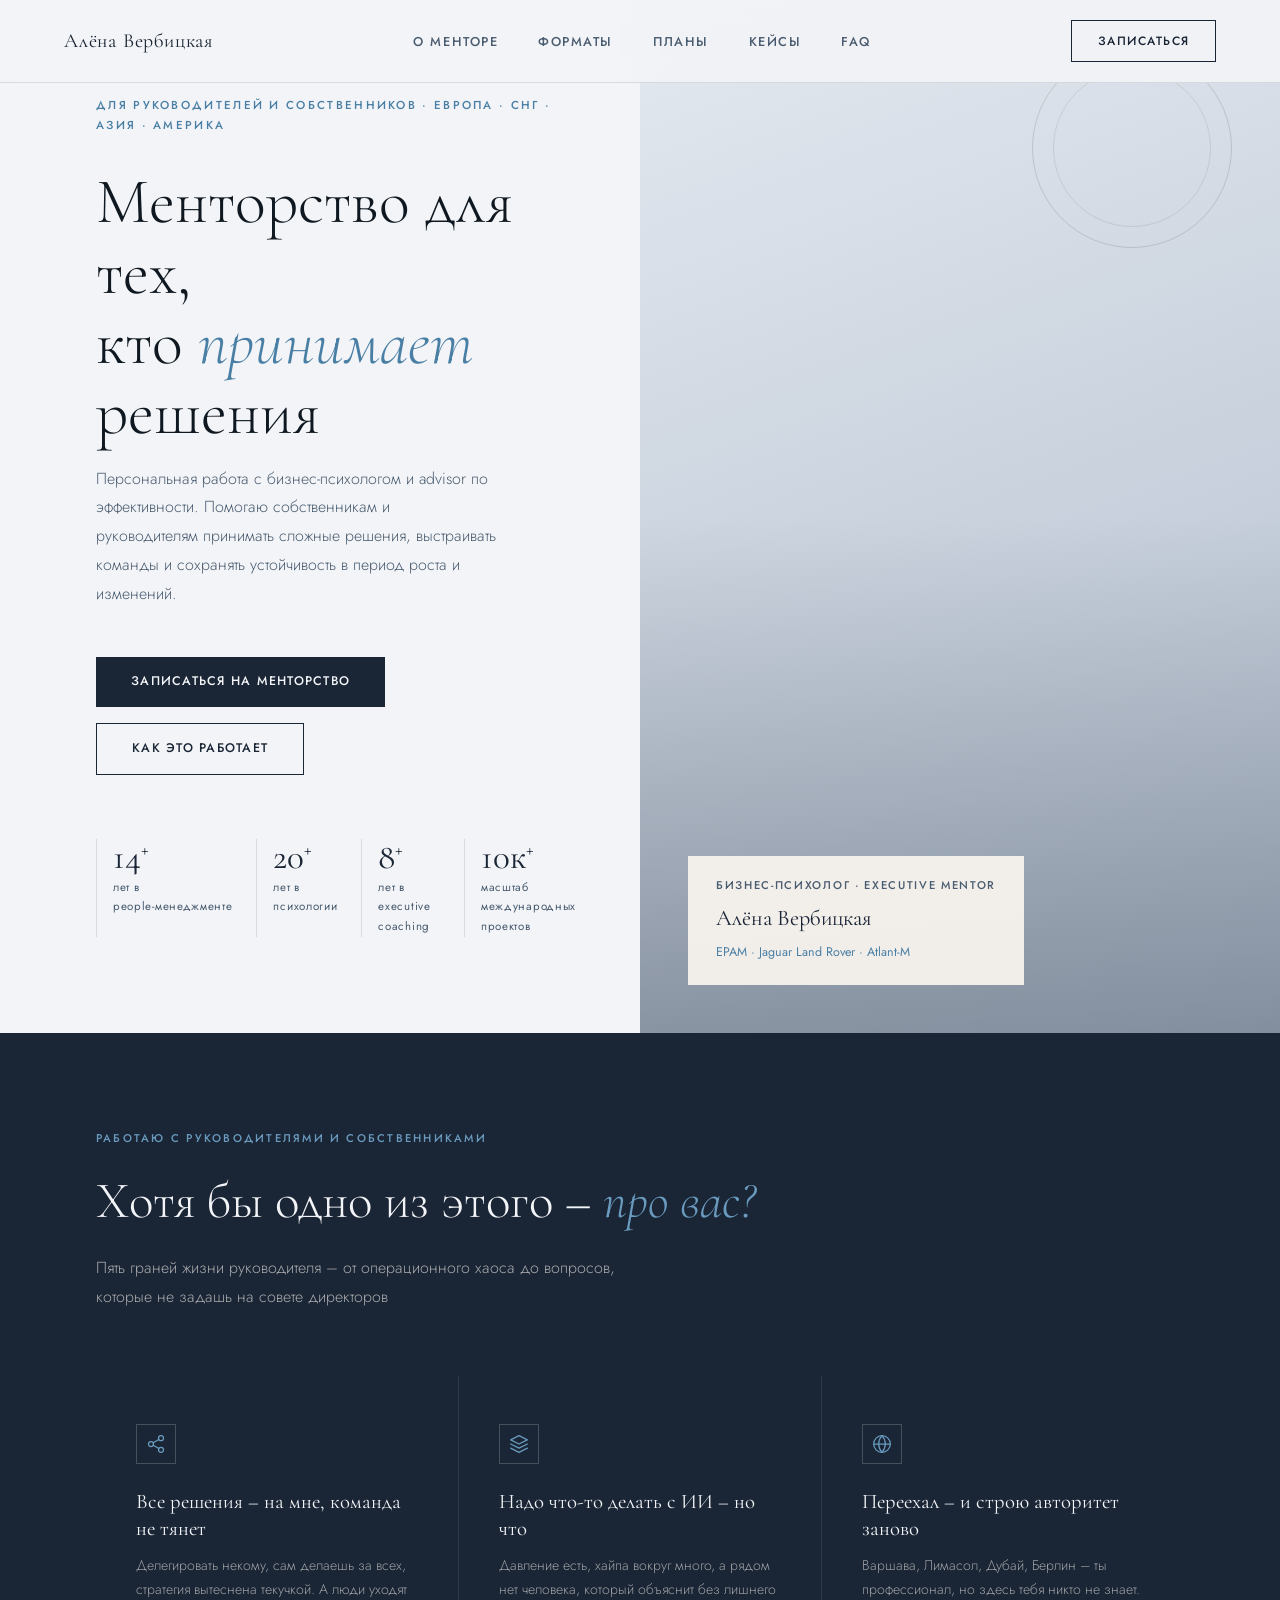
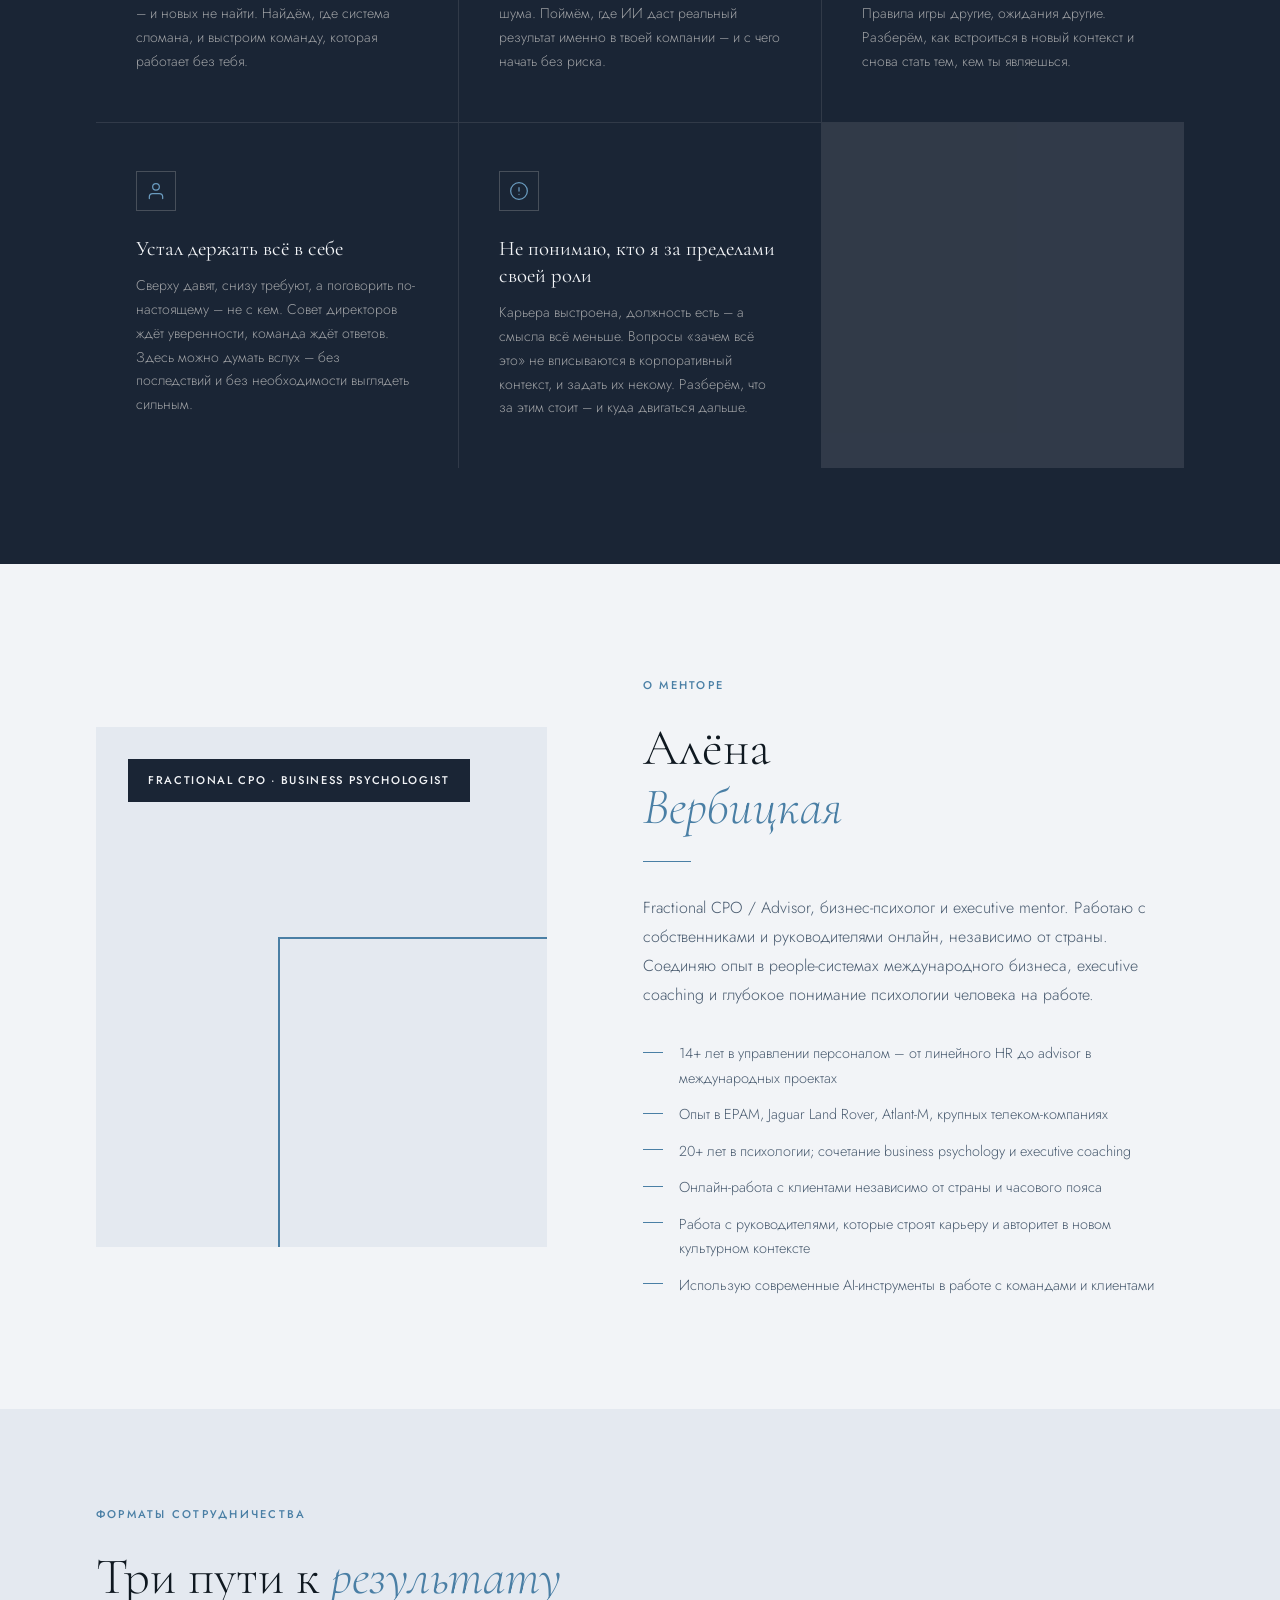
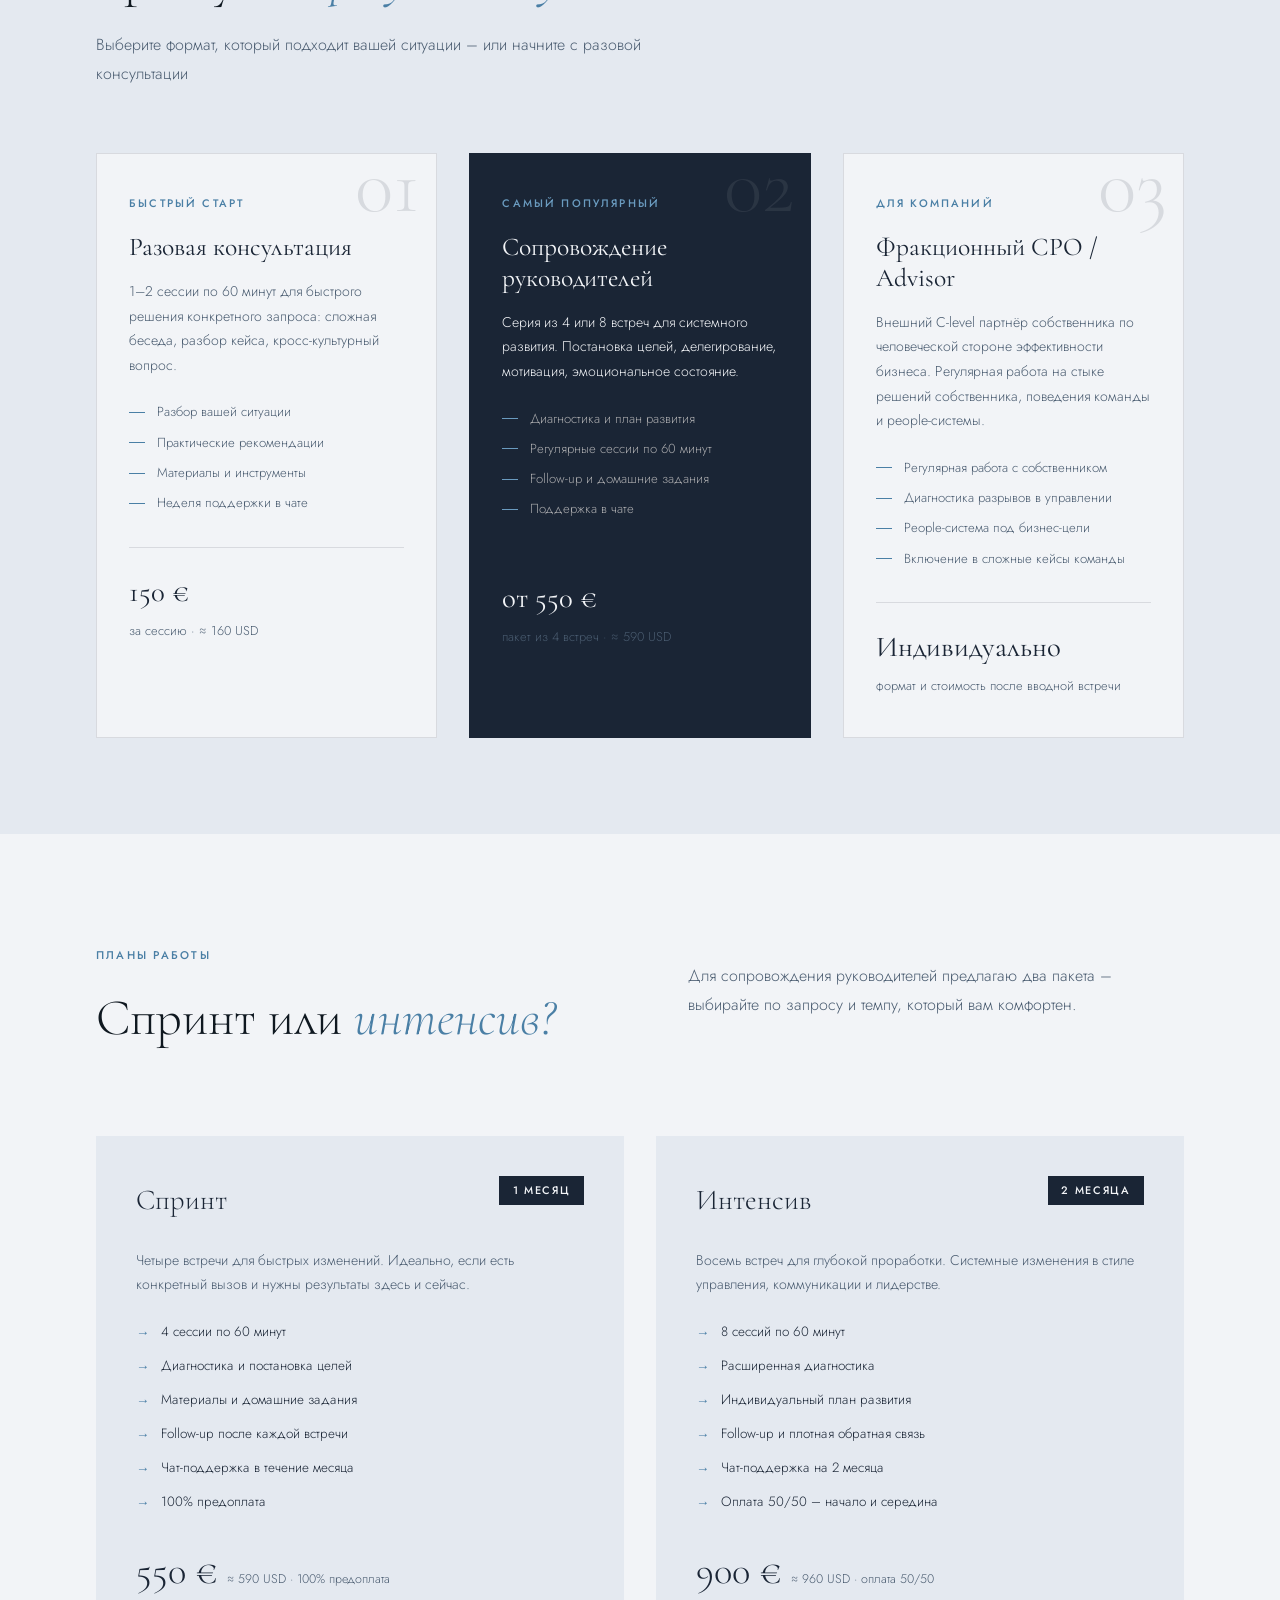
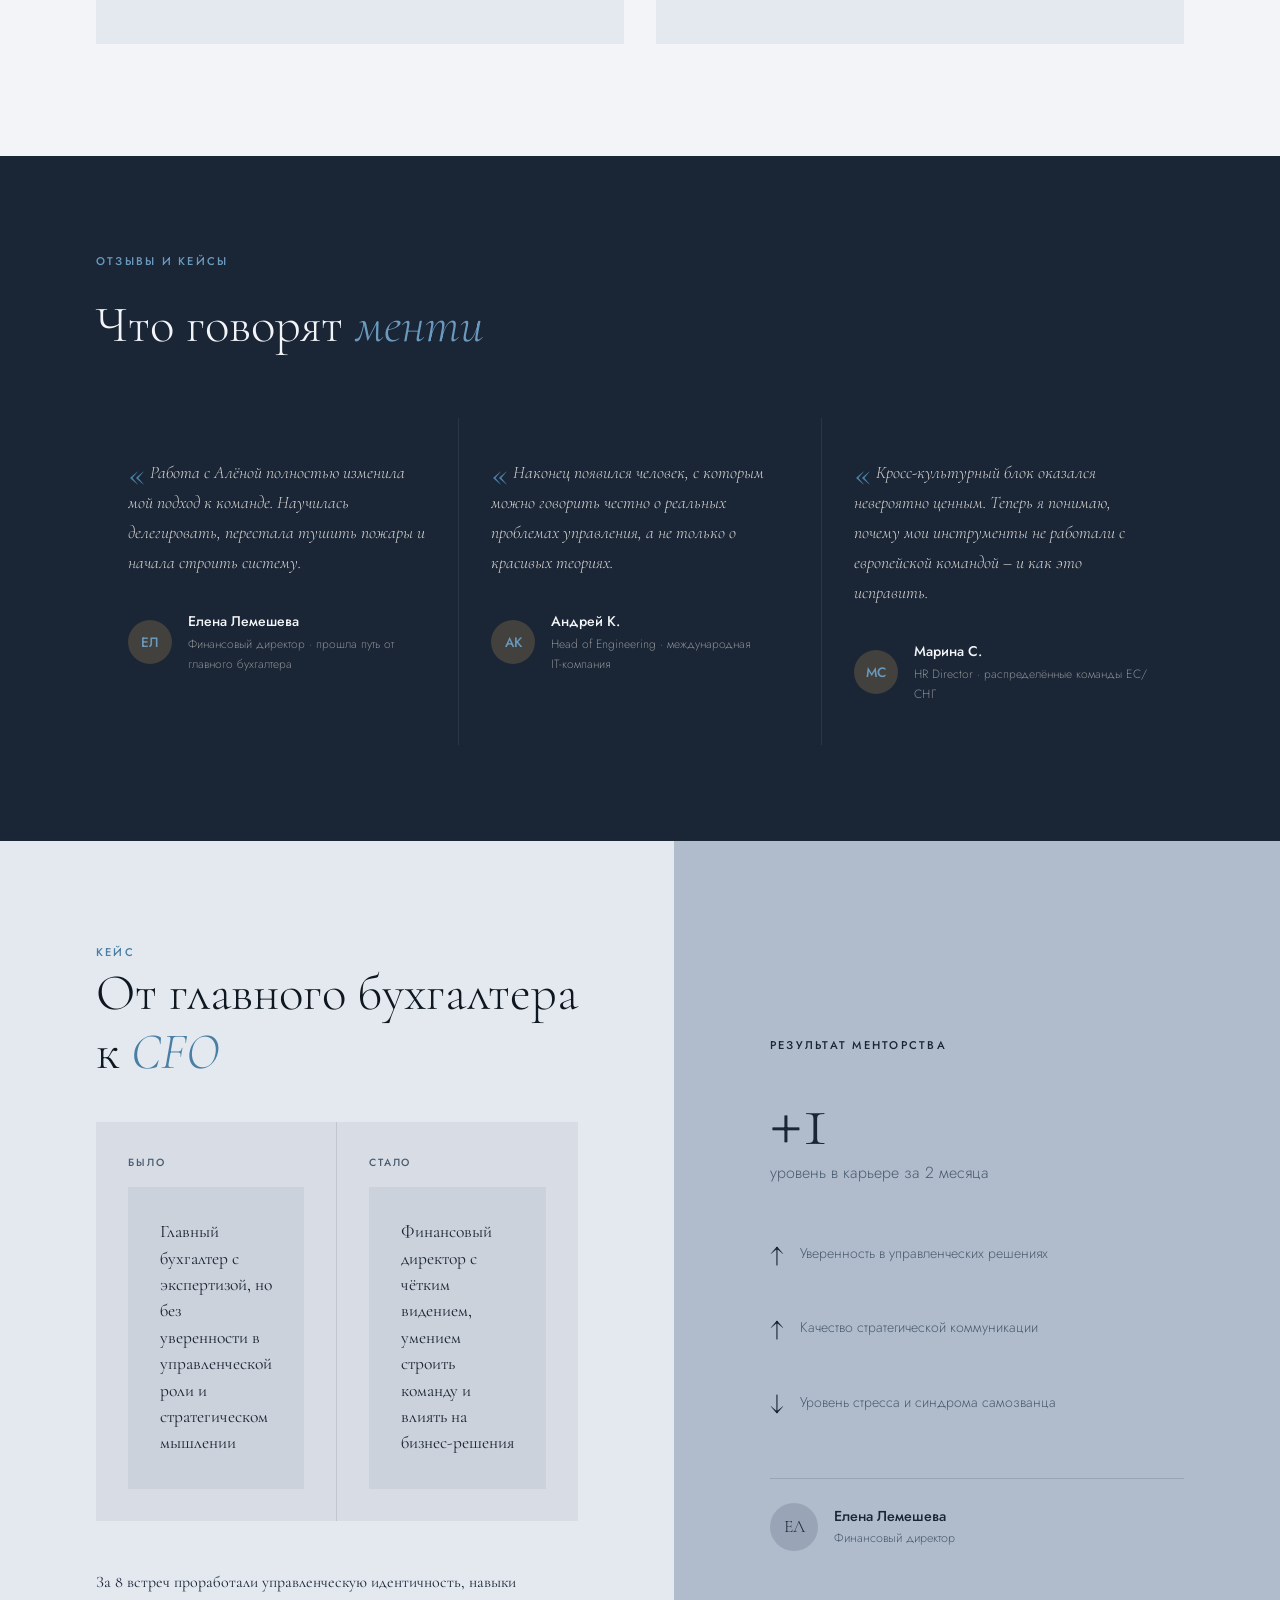
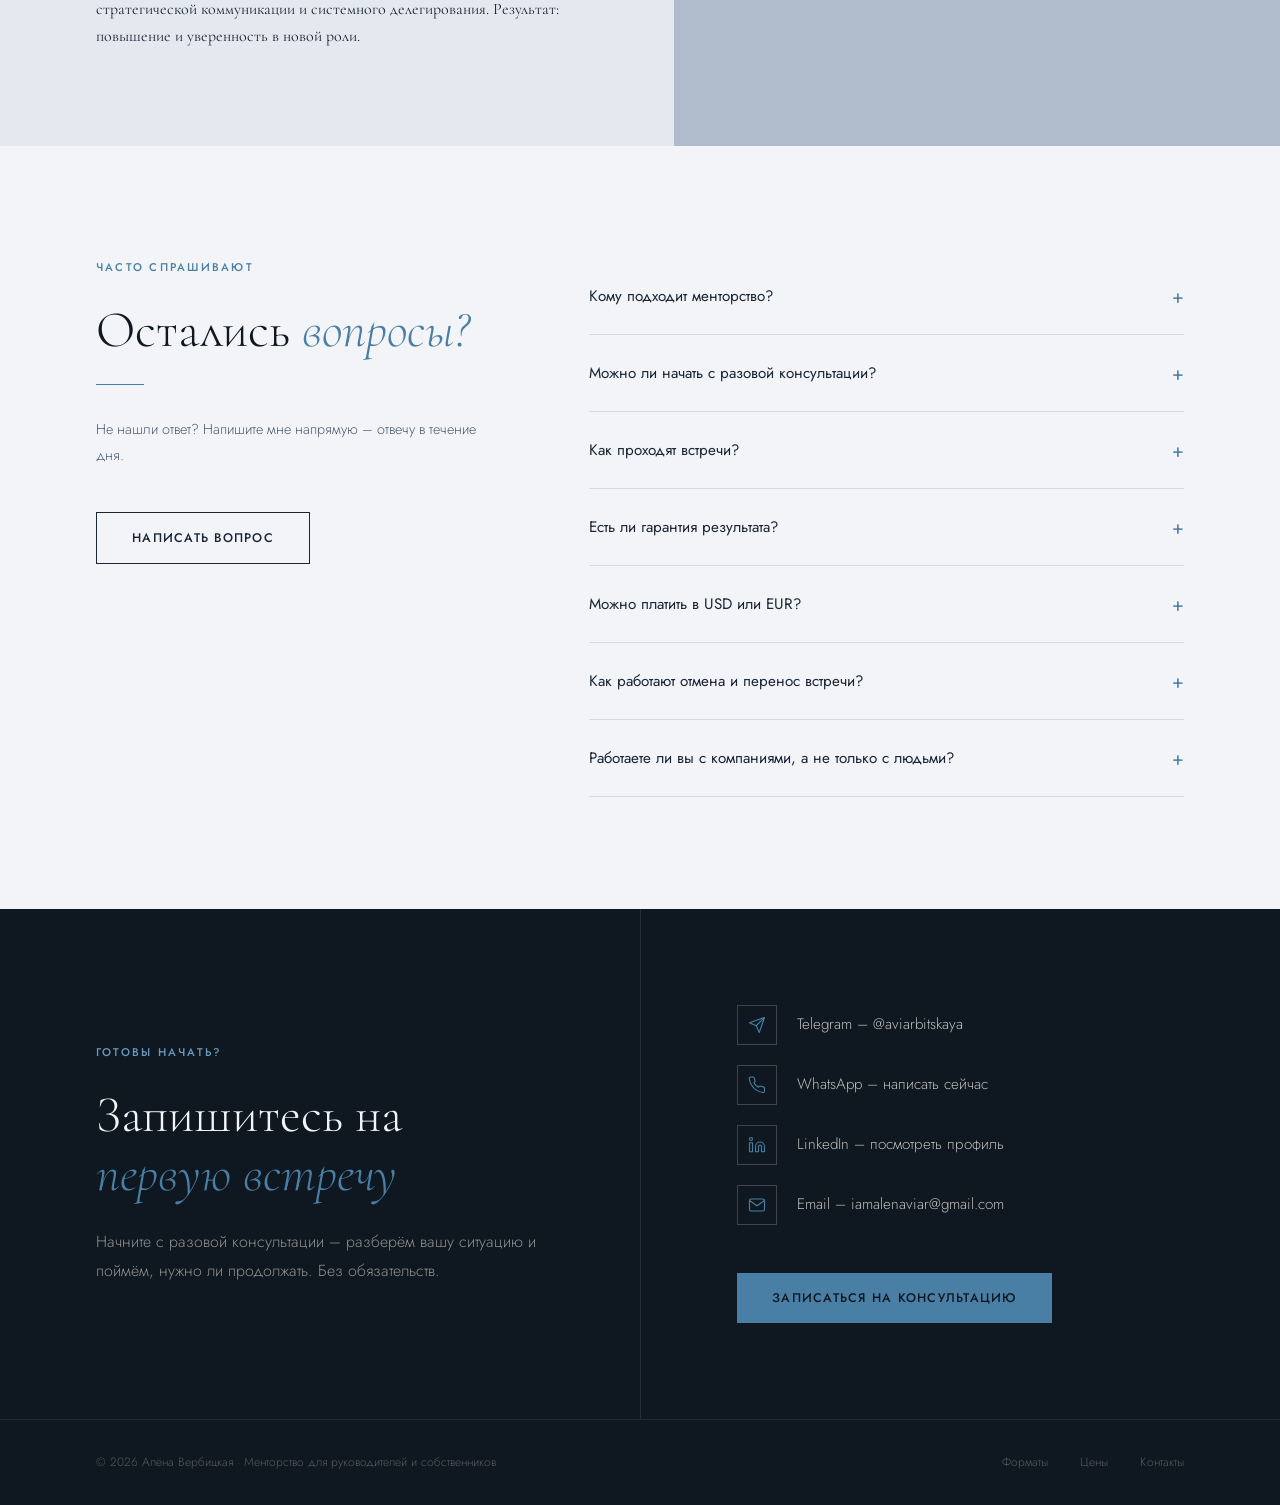
==== commit dc1a0f07: "Update site positioning, contacts and booking terms" ====
--- a/index.html
+++ b/index.html
@@ -3,7 +3,7 @@
 <head>
 <meta charset="UTF-8">
 <meta name="viewport" content="width=device-width, initial-scale=1.0">
-<title>Алёна Вербицкая — Ментор для руководителей и HR</title>
+<title>Алёна Вербицкая – Ментор для руководителей и HR</title>
 <link rel="preconnect" href="https://fonts.googleapis.com">
 <link rel="preconnect" href="https://fonts.gstatic.com" crossorigin>
 <link href="https://fonts.googleapis.com/css2?family=Cormorant+Garamond:ital,wght@0,300;0,400;0,500;0,600;1,300;1,400&family=Jost:wght@300;400;500;600&display=swap" rel="stylesheet">
@@ -337,15 +337,6 @@
 .faq-item.open .faq-a{max-height:300px;padding-bottom:1.5rem}
 .faq-item.open .faq-icon{transform:rotate(45deg)}
 
-/* ARTICLES */
-.articles-section{background:var(--warm)}
-.articles-grid{display:grid;grid-template-columns:repeat(3,1fr);gap:2rem;margin-top:4rem}
-.article-card{background:var(--cream);padding:2rem;border:0.5px solid var(--border);transition:transform 0.3s}
-.article-card:hover{transform:translateY(-3px)}
-.article-tag{font-size:0.65rem;font-weight:500;letter-spacing:0.18em;text-transform:uppercase;color:var(--gold);margin-bottom:1rem;display:block}
-.article-card h3{font-family:'Cormorant Garamond',serif;font-size:1.2rem;font-weight:400;line-height:1.35;margin-bottom:1rem;color:var(--espresso)}
-.article-card p{font-size:0.82rem;color:var(--text-muted);line-height:1.7;font-weight:300}
-
 /* CONTACT */
 .contact-section{
   background:var(--charcoal);
@@ -413,7 +404,7 @@
   .hero-left{padding:5rem 1.5rem 3rem}
   .hero-right{height:60vw}
   .hero-stats{grid-template-columns:repeat(2,1fr)}
-  .formats-grid,.plans-grid,.testi-grid,.articles-grid,.pain-grid{grid-template-columns:1fr}
+  .formats-grid,.plans-grid,.testi-grid,.pain-grid{grid-template-columns:1fr}
   .about-section,.plans-header,.case-section,.contact-section,.faq-section{grid-template-columns:1fr}
   .case-left,.case-right,.contact-left,.contact-right{padding:3rem 1.5rem}
   footer{flex-direction:column;gap:0.75rem;text-align:center;padding:2rem 1.5rem}
@@ -431,7 +422,6 @@
     <li><a href="#plans">Планы</a></li>
     <li><a href="#cases">Кейсы</a></li>
     <li><a href="#faq">FAQ</a></li>
-    <li><a href="#articles">Статьи</a></li>
   </ul>
   <a href="#contact" class="nav-cta">Записаться</a>
 </nav>
@@ -444,7 +434,7 @@
       Менторство для тех,<br>кто <em>принимает</em><br>решения
     </h1>
     <p class="hero-sub animate delay-2">
-      Персональная работа со мной — практикующим Lead People в международной IT-компании. Работаю с руководителями в Европе, СНГ, Азии и Америке, в том числе с теми, кто прошёл релокацию и строит карьеру в новом контексте.
+      Персональная работа с бизнес-психологом и advisor по эффективности. Помогаю собственникам и руководителям принимать сложные решения, выстраивать команды и сохранять устойчивость в период роста и изменений.
     </p>
     <div class="hero-btns animate delay-3">
       <a href="#contact" class="btn-primary">Записаться на менторство</a>
@@ -452,7 +442,7 @@
     </div>
     <div class="hero-stats animate delay-4">
       <div class="stat-item">
-        <div class="stat-num">13<sup>+</sup></div>
+        <div class="stat-num">14<sup>+</sup></div>
         <div class="stat-label">лет в people‑менеджменте</div>
       </div>
       <div class="stat-item">
@@ -460,12 +450,12 @@
         <div class="stat-label">лет в психологии</div>
       </div>
       <div class="stat-item">
+        <div class="stat-num">8<sup>+</sup></div>
+        <div class="stat-label">лет в executive coaching</div>
+      </div>
+      <div class="stat-item">
         <div class="stat-num">10к<sup>+</sup></div>
-        <div class="stat-label">контактов в нетворке</div>
-      </div>
-      <div class="stat-item">
-        <div class="stat-num">7×</div>
-        <div class="stat-label">средний ROI от коучинга</div>
+        <div class="stat-label">масштаб международных проектов</div>
       </div>
     </div>
   </div>
@@ -476,7 +466,7 @@
       <div style="width:100%;height:100%;background:linear-gradient(to top,rgba(26,37,53,0.3) 0%,transparent 50%);"></div>
     </div>
     <div class="hero-name-badge">
-      <p>Ментор и коуч</p>
+      <p>Бизнес-психолог · Executive mentor</p>
       <h3>Алёна Вербицкая</h3>
       <span>EPAM · Jaguar Land Rover · Atlant-M</span>
     </div>
@@ -486,33 +476,33 @@
 <!-- PAIN -->
 <section class="pain-section" style="padding-left:6rem;padding-right:6rem" id="pain">
   <span class="section-tag">Работаю с руководителями и собственниками</span>
-  <h2 class="section-title">Хотя бы одно из этого — <em>про вас?</em></h2>
-  <p class="section-sub">Пять граней жизни руководителя — от операционного хаоса до вопросов, которые не задашь на совете директоров</p>
+  <h2 class="section-title">Хотя бы одно из этого – <em>про вас?</em></h2>
+  <p class="section-sub">Пять граней жизни руководителя – от операционного хаоса до вопросов, которые не задашь на совете директоров</p>
   <div class="pain-grid">
     <div class="pain-card">
       <div class="pain-icon"><svg viewBox="0 0 24 24"><circle cx="18" cy="5" r="3"/><circle cx="6" cy="12" r="3"/><circle cx="18" cy="19" r="3"/><path d="M8.59 13.51l6.83 3.98M15.41 6.51l-6.82 3.98"/></svg></div>
-      <h3>Все решения — на мне, команда не тянет</h3>
-      <p>Делегировать некому, сам делаешь за всех, стратегия вытеснена текучкой. А люди уходят — и новых не найти. Найдём, где система сломана, и выстроим команду, которая работает без тебя.</p>
+      <h3>Все решения – на мне, команда не тянет</h3>
+      <p>Делегировать некому, сам делаешь за всех, стратегия вытеснена текучкой. А люди уходят – и новых не найти. Найдём, где система сломана, и выстроим команду, которая работает без тебя.</p>
     </div>
     <div class="pain-card">
       <div class="pain-icon"><svg viewBox="0 0 24 24"><path d="M12 2L2 7l10 5 10-5-10-5z"/><path d="M2 17l10 5 10-5"/><path d="M2 12l10 5 10-5"/></svg></div>
-      <h3>Надо что-то делать с ИИ — но что</h3>
-      <p>Давление есть, хайпа вокруг много, а рядом нет человека, который объяснит без лишнего шума. Поймём, где ИИ даст реальный результат именно в твоей компании — и с чего начать без риска.</p>
+      <h3>Надо что-то делать с ИИ – но что</h3>
+      <p>Давление есть, хайпа вокруг много, а рядом нет человека, который объяснит без лишнего шума. Поймём, где ИИ даст реальный результат именно в твоей компании – и с чего начать без риска.</p>
     </div>
     <div class="pain-card">
       <div class="pain-icon"><svg viewBox="0 0 24 24"><circle cx="12" cy="12" r="10"/><line x1="2" y1="12" x2="22" y2="12"/><path d="M12 2a15.3 15.3 0 0 1 4 10 15.3 15.3 0 0 1-4 10 15.3 15.3 0 0 1-4-10 15.3 15.3 0 0 1 4-10z"/></svg></div>
-      <h3>Переехал — и строю авторитет заново</h3>
-      <p>Варшава, Лимасол, Дубай, Берлин — ты профессионал, но здесь тебя никто не знает. Правила игры другие, ожидания другие. Разберём, как встроиться в новый контекст и снова стать тем, кем ты являешься.</p>
+      <h3>Переехал – и строю авторитет заново</h3>
+      <p>Варшава, Лимасол, Дубай, Берлин – ты профессионал, но здесь тебя никто не знает. Правила игры другие, ожидания другие. Разберём, как встроиться в новый контекст и снова стать тем, кем ты являешься.</p>
     </div>
     <div class="pain-card">
       <div class="pain-icon"><svg viewBox="0 0 24 24"><path d="M20 21v-2a4 4 0 0 0-4-4H8a4 4 0 0 0-4 4v2"/><circle cx="12" cy="7" r="4"/></svg></div>
       <h3>Устал держать всё в себе</h3>
-      <p>Сверху давят, снизу требуют, а поговорить по-настоящему — не с кем. Совет директоров ждёт уверенности, команда ждёт ответов. Здесь можно думать вслух — без последствий и без необходимости выглядеть сильным.</p>
+      <p>Сверху давят, снизу требуют, а поговорить по-настоящему – не с кем. Совет директоров ждёт уверенности, команда ждёт ответов. Здесь можно думать вслух – без последствий и без необходимости выглядеть сильным.</p>
     </div>
     <div class="pain-card">
       <div class="pain-icon"><svg viewBox="0 0 24 24"><circle cx="12" cy="12" r="10"/><path d="M12 8v4M12 16h.01"/></svg></div>
       <h3>Не понимаю, кто я за пределами своей роли</h3>
-      <p>Карьера выстроена, должность есть — а смысла всё меньше. Вопросы «зачем всё это» не вписываются в корпоративный контекст, и задать их некому. Разберём, что за этим стоит — и куда двигаться дальше.</p>
+      <p>Карьера выстроена, должность есть – а смысла всё меньше. Вопросы «зачем всё это» не вписываются в корпоративный контекст, и задать их некому. Разберём, что за этим стоит – и куда двигаться дальше.</p>
     </div>
   </div>
 </section>
@@ -521,7 +511,7 @@
 <section id="about" style="padding:7rem 6rem">
   <div class="about-section">
     <div class="about-img">
-      <div class="about-tag-float">Lead People · International IT</div>
+      <div class="about-tag-float">Fractional CPO · Business Psychologist</div>
       <!-- Photo placeholder -->
       <div style="width:100%;height:100%;background:var(--warm);"></div>
       <div class="about-img-accent"></div>
@@ -531,14 +521,14 @@
       <h2 class="section-title">Алёна<br><em>Вербицкая</em></h2>
       <div class="divider"></div>
       <p class="section-sub" style="margin-bottom:2rem">
-        Ментор и корпоративный коуч. Практикующий Lead People в международной IT-компании. Работаю с руководителями в Европе, СНГ, Азии и Америке — в том числе с теми, кто прошёл релокацию и строит авторитет в новом культурном контексте. Совмещаю глубокую HR-экспертизу с психотерапевтическим подходом.
+        Fractional CPO / Advisor, бизнес-психолог и executive mentor. Работаю с собственниками и руководителями онлайн, независимо от страны. Соединяю опыт в people‑системах международного бизнеса, executive coaching и глубокое понимание психологии человека на работе.
       </p>
       <ul class="about-list">
-        <li>13+ лет в управлении персоналом — от линейного HR до advisor в международных проектах</li>
+        <li>14+ лет в управлении персоналом – от линейного HR до advisor в международных проектах</li>
         <li>Опыт в EPAM, Jaguar Land Rover, Atlant-M, крупных телеком-компаниях</li>
-        <li>20+ лет в психологии; сочетание HR-экспертизы и психотерапии</li>
-        <li>Клиенты из Варшавы, Лимасола, Дубая, Берлина, Нью-Йорка и других городов</li>
-        <li>Понимаю контекст релокации изнутри — работаю с теми, кто строит карьеру заново</li>
+        <li>20+ лет в психологии; сочетание business psychology и executive coaching</li>
+        <li>Онлайн-работа с клиентами независимо от страны и часового пояса</li>
+        <li>Работа с руководителями, которые строят карьеру и авторитет в новом культурном контексте</li>
         <li>Использую современные AI-инструменты в работе с командами и клиентами</li>
       </ul>
     </div>
@@ -549,7 +539,7 @@
 <section class="formats-section" id="formats">
   <span class="section-tag">Форматы сотрудничества</span>
   <h2 class="section-title">Три пути к <em>результату</em></h2>
-  <p class="section-sub">Выберите формат, который подходит вашей ситуации — или начните с разовой консультации</p>
+  <p class="section-sub">Выберите формат, который подходит вашей ситуации – или начните с разовой консультации</p>
   <div class="formats-grid">
     <div class="format-card">
       <div class="format-num">01</div>
@@ -587,16 +577,16 @@
       <div class="format-num">03</div>
       <span class="format-tag">Для компаний</span>
       <h3>Фракционный CPO / Advisor</h3>
-      <p>Внешний директор по персоналу на несколько часов в неделю. Аудит HR‑практик, выстраивание процессов, обучение руководителей.</p>
+      <p>Внешний C-level партнёр собственника по человеческой стороне эффективности бизнеса. Регулярная работа на стыке решений собственника, поведения команды и people‑системы.</p>
       <ul class="format-features">
-        <li class="format-feature">Аудит HR‑практик</li>
-        <li class="format-feature">Выстраивание процессов</li>
-        <li class="format-feature">Международный контекст</li>
-        <li class="format-feature">Обучение команды руководителей</li>
+        <li class="format-feature">Регулярная работа с собственником</li>
+        <li class="format-feature">Диагностика разрывов в управлении</li>
+        <li class="format-feature">People‑система под бизнес‑цели</li>
+        <li class="format-feature">Включение в сложные кейсы команды</li>
       </ul>
       <div class="format-price">
-        от 100 €/час
-        <small>пакеты часов — обсуждаем индивидуально</small>
+        Индивидуально
+        <small>формат и стоимость после вводной встречи</small>
       </div>
     </div>
   </div>
@@ -611,7 +601,7 @@
     </div>
     <div>
       <p style="font-size:1rem;color:var(--text-muted);line-height:1.8;font-weight:300;margin-top:1rem">
-        Для сопровождения руководителей предлагаю два пакета — выбирайте по запросу и темпу, который вам комфортен.
+        Для сопровождения руководителей предлагаю два пакета – выбирайте по запросу и темпу, который вам комфортен.
       </p>
     </div>
   </div>
@@ -647,7 +637,7 @@
         <li><span>→</span> Индивидуальный план развития</li>
         <li><span>→</span> Follow‑up и плотная обратная связь</li>
         <li><span>→</span> Чат-поддержка на 2 месяца</li>
-        <li><span>→</span> Оплата 50/50 — начало и середина</li>
+        <li><span>→</span> Оплата 50/50 – начало и середина</li>
       </ul>
       <div class="plan-price">
         900 €
@@ -683,7 +673,7 @@
       </div>
     </div>
     <div class="testi-card">
-      <p class="testi-quote">Кросс‑культурный блок оказался невероятно ценным. Теперь я понимаю, почему мои инструменты не работали с европейской командой — и как это исправить.</p>
+      <p class="testi-quote">Кросс‑культурный блок оказался невероятно ценным. Теперь я понимаю, почему мои инструменты не работали с европейской командой – и как это исправить.</p>
       <div class="testi-author">
         <div class="testi-avatar">МС</div>
         <div>
@@ -750,7 +740,7 @@
       <h2 class="section-title">Остались <em>вопросы?</em></h2>
       <div class="divider"></div>
       <p style="font-size:0.9rem;color:var(--text-muted);line-height:1.8;font-weight:300">
-        Не нашли ответ? Напишите мне напрямую — отвечу в течение дня.
+        Не нашли ответ? Напишите мне напрямую – отвечу в течение дня.
       </p>
       <br>
       <a href="#contact" class="btn-outline" style="margin-top:1rem">Написать вопрос</a>
@@ -771,7 +761,7 @@
           <span class="faq-icon">+</span>
         </button>
         <div class="faq-a">
-          Да, разовая консультация — отличный способ познакомиться и проверить формат. Многие менти начинали именно так, а потом переходили в долгосрочное сопровождение.
+          Да, разовая консультация – отличный способ познакомиться и проверить формат. Многие менти начинали именно так, а потом переходили в долгосрочное сопровождение.
         </div>
       </div>
       <div class="faq-item">
@@ -780,7 +770,7 @@
           <span class="faq-icon">+</span>
         </button>
         <div class="faq-a">
-          Онлайн в Zoom или Teams, 60 минут. После каждой встречи — follow‑up с ключевыми договорённостями и домашним заданием. Между сессиями доступна поддержка в чате.
+          Онлайн в Zoom или Teams, 60 минут. После каждой встречи – follow‑up с ключевыми договорённостями и домашним заданием. Между сессиями доступна поддержка в чате.
         </div>
       </div>
       <div class="faq-item">
@@ -789,7 +779,7 @@
           <span class="faq-icon">+</span>
         </button>
         <div class="faq-a">
-          Я обеспечиваю инструменты, структуру, обратную связь и поддержку. Результат зависит от готовности внедрять изменения — менторство работает, когда работаете вы.
+          Я обеспечиваю инструменты, структуру, обратную связь и поддержку. Результат зависит от готовности внедрять изменения – менторство работает, когда работаете вы.
         </div>
       </div>
       <div class="faq-item">
@@ -798,7 +788,16 @@
           <span class="faq-icon">+</span>
         </button>
         <div class="faq-a">
-          Да, возможен расчёт в USD и EUR по актуальному курсу. Разовая консультация — 150 €, Спринт — 550 €, Интенсив — 900 €. Для международных клиентов обсуждаем удобный способ оплаты.
+          Да, возможен расчёт в USD и EUR по актуальному курсу. Разовая консультация – 150 €, Спринт – 550 €, Интенсив – 900 €. Для международных клиентов обсуждаем удобный способ оплаты.
+        </div>
+      </div>
+      <div class="faq-item">
+        <button class="faq-q" onclick="toggleFaq(this)">
+          Как работают отмена и перенос встречи?
+          <span class="faq-icon">+</span>
+        </button>
+        <div class="faq-a">
+          Встречу можно отменить или перенести без оплаты, если предупредить более чем за 24 часа до начала. При отмене, переносе или неявке менее чем за 24 часа встреча оплачивается полностью.
         </div>
       </div>
       <div class="faq-item">
@@ -807,48 +806,9 @@
           <span class="faq-icon">+</span>
         </button>
         <div class="faq-a">
-          Да, формат «Фракционный CPO / Advisor» создан именно для компаний. Это внешний директор по персоналу на несколько часов в неделю — аудит, выстраивание процессов, обучение руководителей.
-        </div>
-      </div>
-    </div>
-  </div>
-</section>
-
-<!-- ARTICLES -->
-<section class="articles-section" id="articles">
-  <span class="section-tag">Экспертный контент</span>
-  <h2 class="section-title">Статьи и <em>материалы</em></h2>
-  <p class="section-sub">Публикации на myfin.by и других площадках — полезный контент о people‑менеджменте и психологии руководителя</p>
-  <div class="articles-grid">
-    <div class="article-card">
-      <span class="article-tag">Менторство</span>
-      <h3>Почему руководителям нужен ментор</h3>
-      <p>Исследования показывают, что 71% топ‑менеджеров, работающих с ментором, более удовлетворены своей карьерой. Разбираем, почему это работает.</p>
-    </div>
-    <div class="article-card">
-      <span class="article-tag">Команды</span>
-      <h3>Как выстраивать эффективные команды</h3>
-      <p>Не про найм — про то, как сделать так, чтобы люди, которые уже есть в вашей команде, хотели работать и давали результат.</p>
-    </div>
-    <div class="article-card">
-      <span class="article-tag">AI & HR</span>
-      <h3>Инструменты AI для HR и руководителей</h3>
-      <p>Практический разбор инструментов, которые я использую в работе с командами: от анализа настроений до структурирования обратной связи.</p>
-    </div>
-    <div class="article-card">
-      <span class="article-tag">Психология</span>
-      <h3>Выгорание руководителя: признаки и выход</h3>
-      <p>Как распознать выгорание раньше, чем оно распознаёт вас. Практические техники восстановления из психологической практики.</p>
-    </div>
-    <div class="article-card">
-      <span class="article-tag">Кросс-культура</span>
-      <h3>Управление многонациональными командами</h3>
-      <p>Почему подход, который работает с российской командой, разрушает доверие с европейской — и как адаптировать стиль управления.</p>
-    </div>
-    <div class="article-card">
-      <span class="article-tag">Лидерство</span>
-      <h3>Делегирование без потери контроля</h3>
-      <p>Самая частая проблема руководителей — неумение делегировать. Разбираем модели, которые работают в реальной жизни.</p>
+          Да. В формате «Фракционный CPO / Advisor» я работаю как внешний C-level партнёр собственника: помогаю связать его решения, поведение команды и people‑систему с задачами бизнеса. Объём, ритм работы и стоимость определяем после вводной встречи.
+        </div>
+      </div>
     </div>
   </div>
 </section>
@@ -858,24 +818,28 @@
   <div class="contact-left">
     <span class="section-tag" style="color:var(--gold-light)">Готовы начать?</span>
     <h2 class="section-title">Запишитесь на <em>первую встречу</em></h2>
-    <p class="section-sub">Начните с разовой консультации — разберём вашу ситуацию и поймём, нужно ли продолжать. Без обязательств.</p>
+    <p class="section-sub">Начните с разовой консультации – разберём вашу ситуацию и поймём, нужно ли продолжать. Без обязательств.</p>
   </div>
   <div class="contact-right">
     <div class="contact-links">
-      <a href="https://t.me/alena_verbitskaya" class="contact-link">
+      <a href="https://t.me/aviarbitskaya" class="contact-link" target="_blank" rel="noopener noreferrer">
         <div class="contact-link-icon"><svg width="18" height="18" viewBox="0 0 24 24" fill="none" stroke="currentColor" stroke-width="1.5" stroke-linecap="round" stroke-linejoin="round"><line x1="22" y1="2" x2="11" y2="13"/><polygon points="22 2 15 22 11 13 2 9 22 2"/></svg></div>
-        Telegram — @alena_verbitskaya
+        Telegram – @aviarbitskaya
       </a>
-      <a href="https://wa.me/79000000000" class="contact-link">
+      <a href="https://wa.me/375293101114" class="contact-link" target="_blank" rel="noopener noreferrer">
         <div class="contact-link-icon"><svg width="18" height="18" viewBox="0 0 24 24" fill="none" stroke="currentColor" stroke-width="1.5" stroke-linecap="round" stroke-linejoin="round"><path d="M22 16.92v3a2 2 0 0 1-2.18 2 19.79 19.79 0 0 1-8.63-3.07A19.5 19.5 0 0 1 4.69 12a19.79 19.79 0 0 1-3.07-8.67A2 2 0 0 1 3.6 1.27h3a2 2 0 0 1 2 1.72 12.84 12.84 0 0 0 .7 2.81 2 2 0 0 1-.45 2.11L7.91 8.91a16 16 0 0 0 6 6l.91-.91a2 2 0 0 1 2.11-.45 12.84 12.84 0 0 0 2.81.7A2 2 0 0 1 21.73 16.92z"/></svg></div>
-        WhatsApp — написать сейчас
+        WhatsApp – написать сейчас
       </a>
-      <a href="https://linkedin.com/in/alena-verbitskaya" class="contact-link">
+      <a href="https://www.linkedin.com/in/%D0%B0lena-viarbitskaya/?locale=en" class="contact-link" target="_blank" rel="noopener noreferrer">
         <div class="contact-link-icon"><svg width="18" height="18" viewBox="0 0 24 24" fill="none" stroke="currentColor" stroke-width="1.5" stroke-linecap="round" stroke-linejoin="round"><path d="M16 8a6 6 0 0 1 6 6v7h-4v-7a2 2 0 0 0-2-2 2 2 0 0 0-2 2v7h-4v-7a6 6 0 0 1 6-6z"/><rect x="2" y="9" width="4" height="12"/><circle cx="4" cy="4" r="2"/></svg></div>
-        LinkedIn — посмотреть профиль
+        LinkedIn – посмотреть профиль
       </a>
-    </div>
-    <a href="https://t.me/alena_verbitskaya" class="btn-primary-light">Записаться на консультацию</a>
+      <a href="mailto:iamalenaviar@gmail.com" class="contact-link">
+        <div class="contact-link-icon"><svg width="18" height="18" viewBox="0 0 24 24" fill="none" stroke="currentColor" stroke-width="1.5" stroke-linecap="round" stroke-linejoin="round"><path d="M4 4h16c1.1 0 2 .9 2 2v12c0 1.1-.9 2-2 2H4c-1.1 0-2-.9-2-2V6c0-1.1.9-2 2-2z"/><polyline points="22,6 12,13 2,6"/></svg></div>
+        Email – iamalenaviar@gmail.com
+      </a>
+    </div>
+    <a href="https://t.me/aviarbitskaya" class="btn-primary-light" target="_blank" rel="noopener noreferrer">Записаться на консультацию</a>
   </div>
 </div>
 
@@ -907,7 +871,7 @@
   });
 }, { threshold: 0.1 });
 
-document.querySelectorAll('.format-card, .plan-card, .testi-card, .article-card, .pain-card').forEach(el => {
+document.querySelectorAll('.format-card, .plan-card, .testi-card, .pain-card').forEach(el => {
   el.style.opacity = '0';
   el.style.transform = 'translateY(20px)';
   el.style.transition = 'opacity 0.6s ease, transform 0.6s ease';
